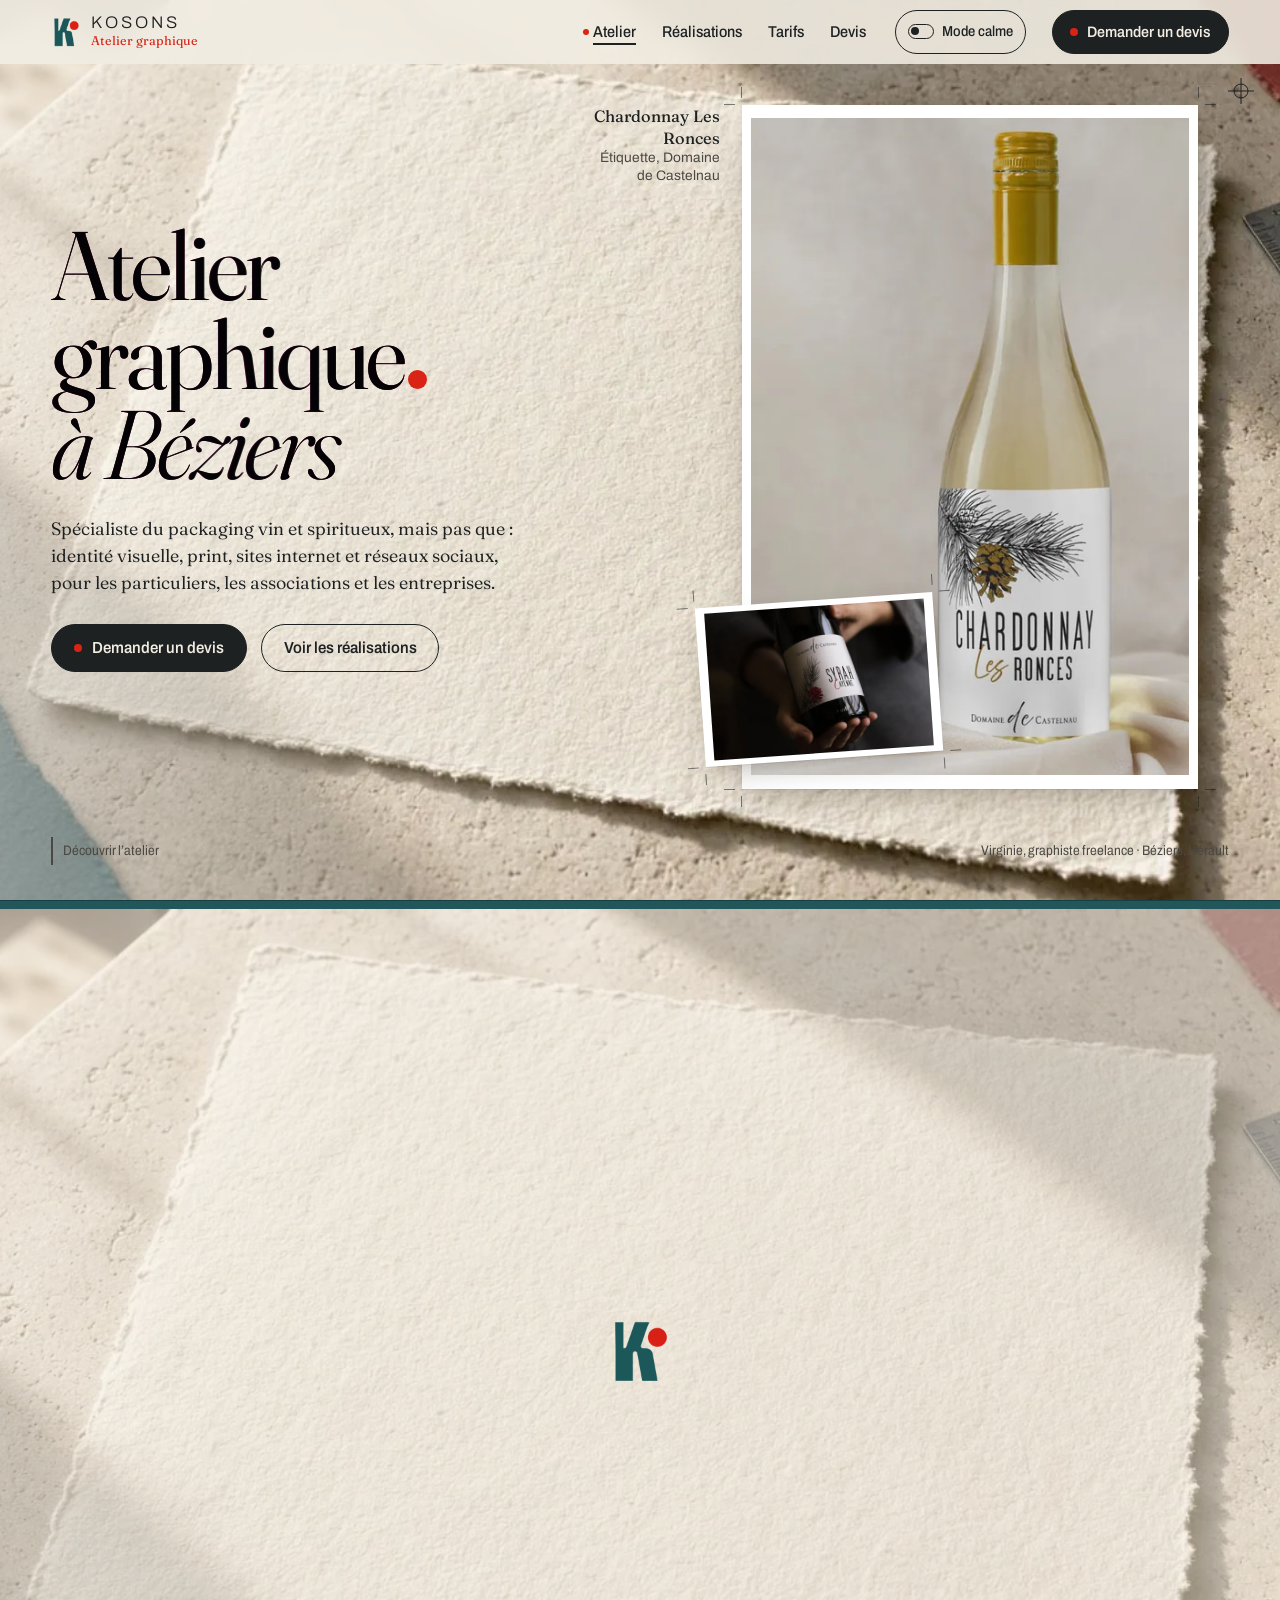
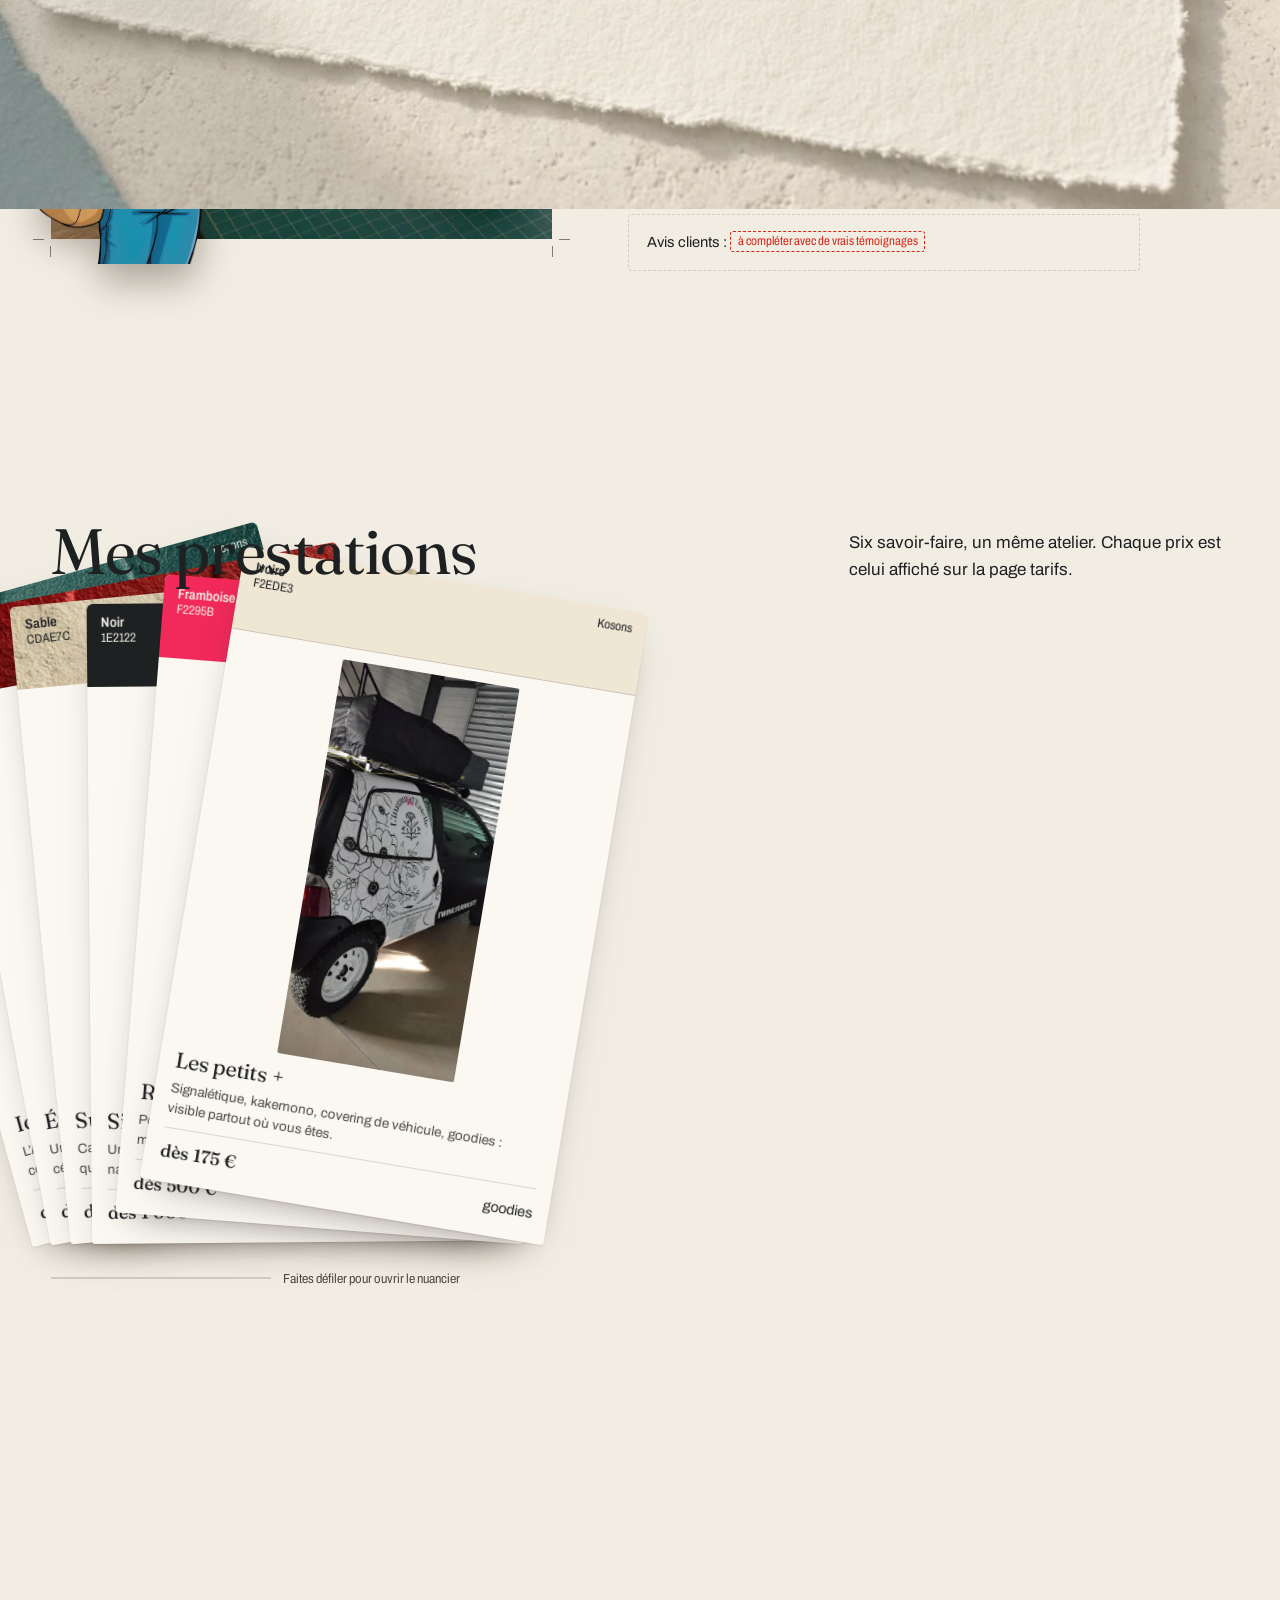
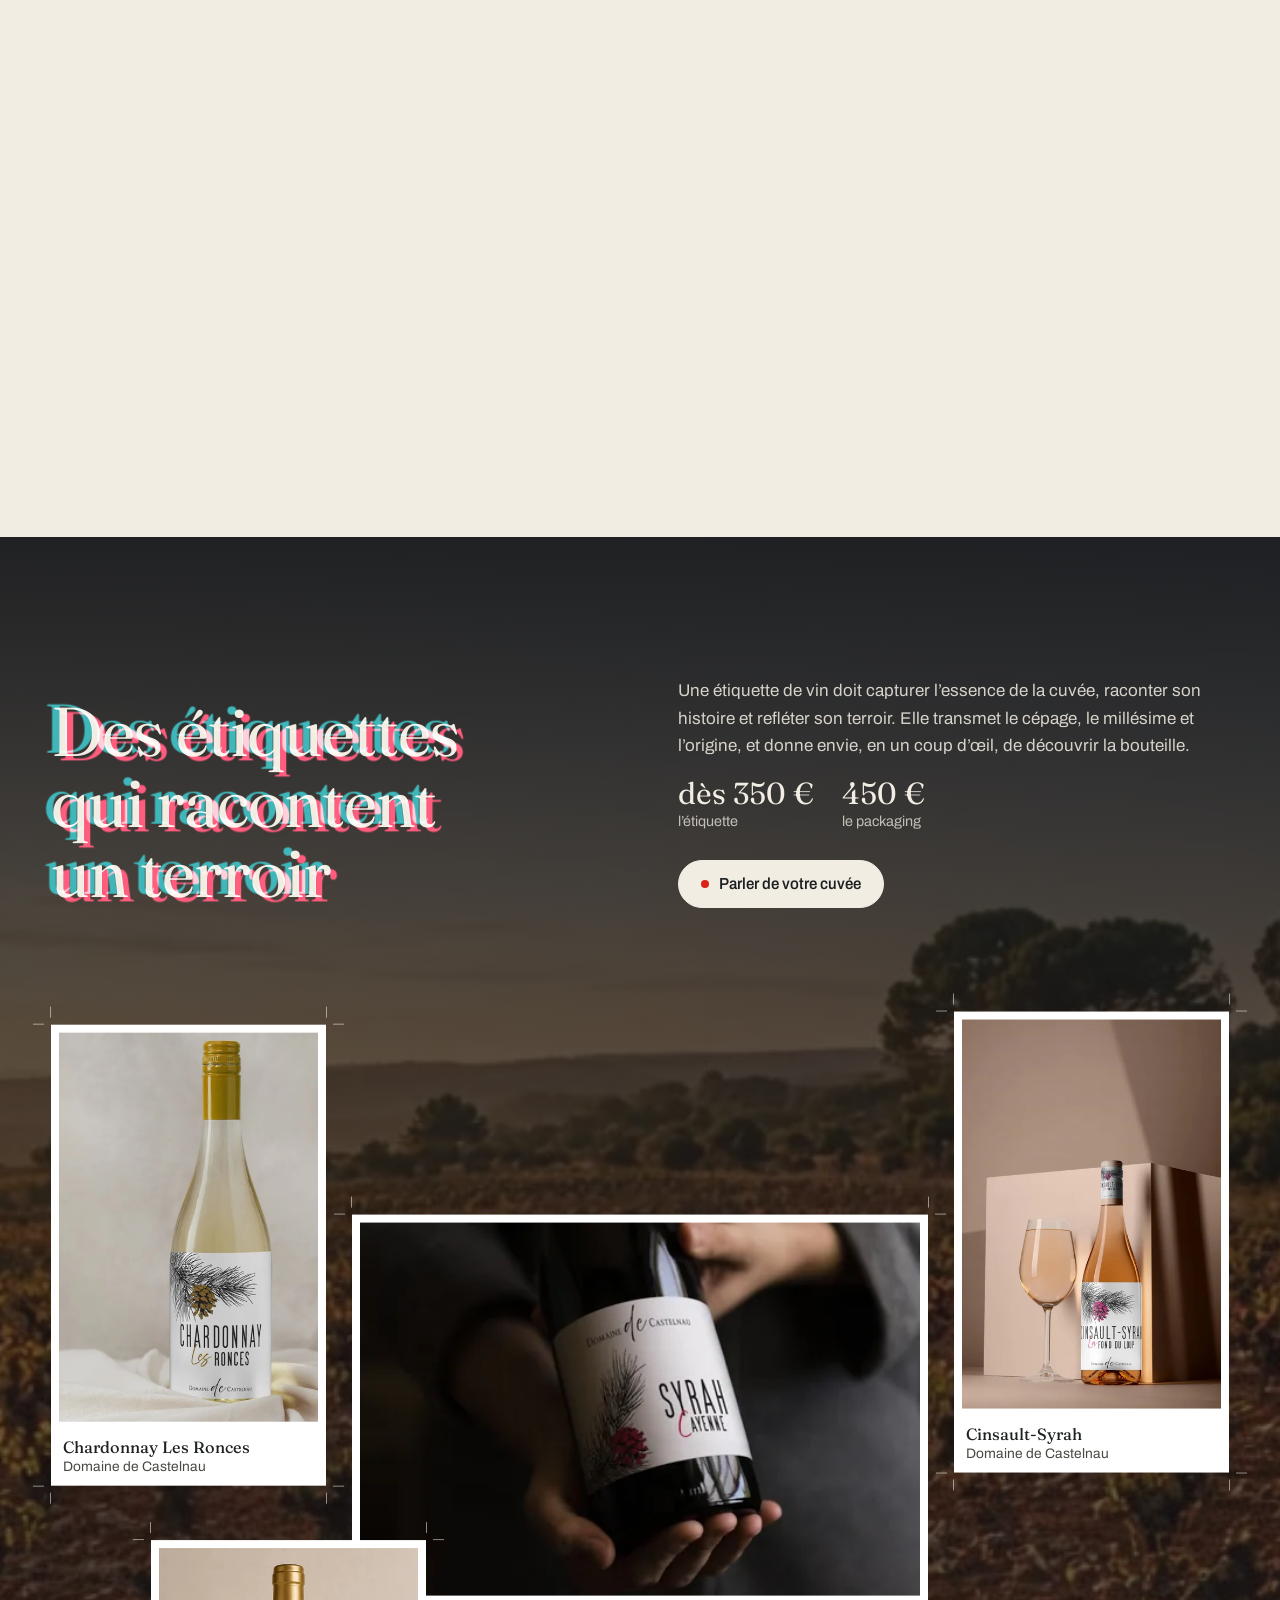
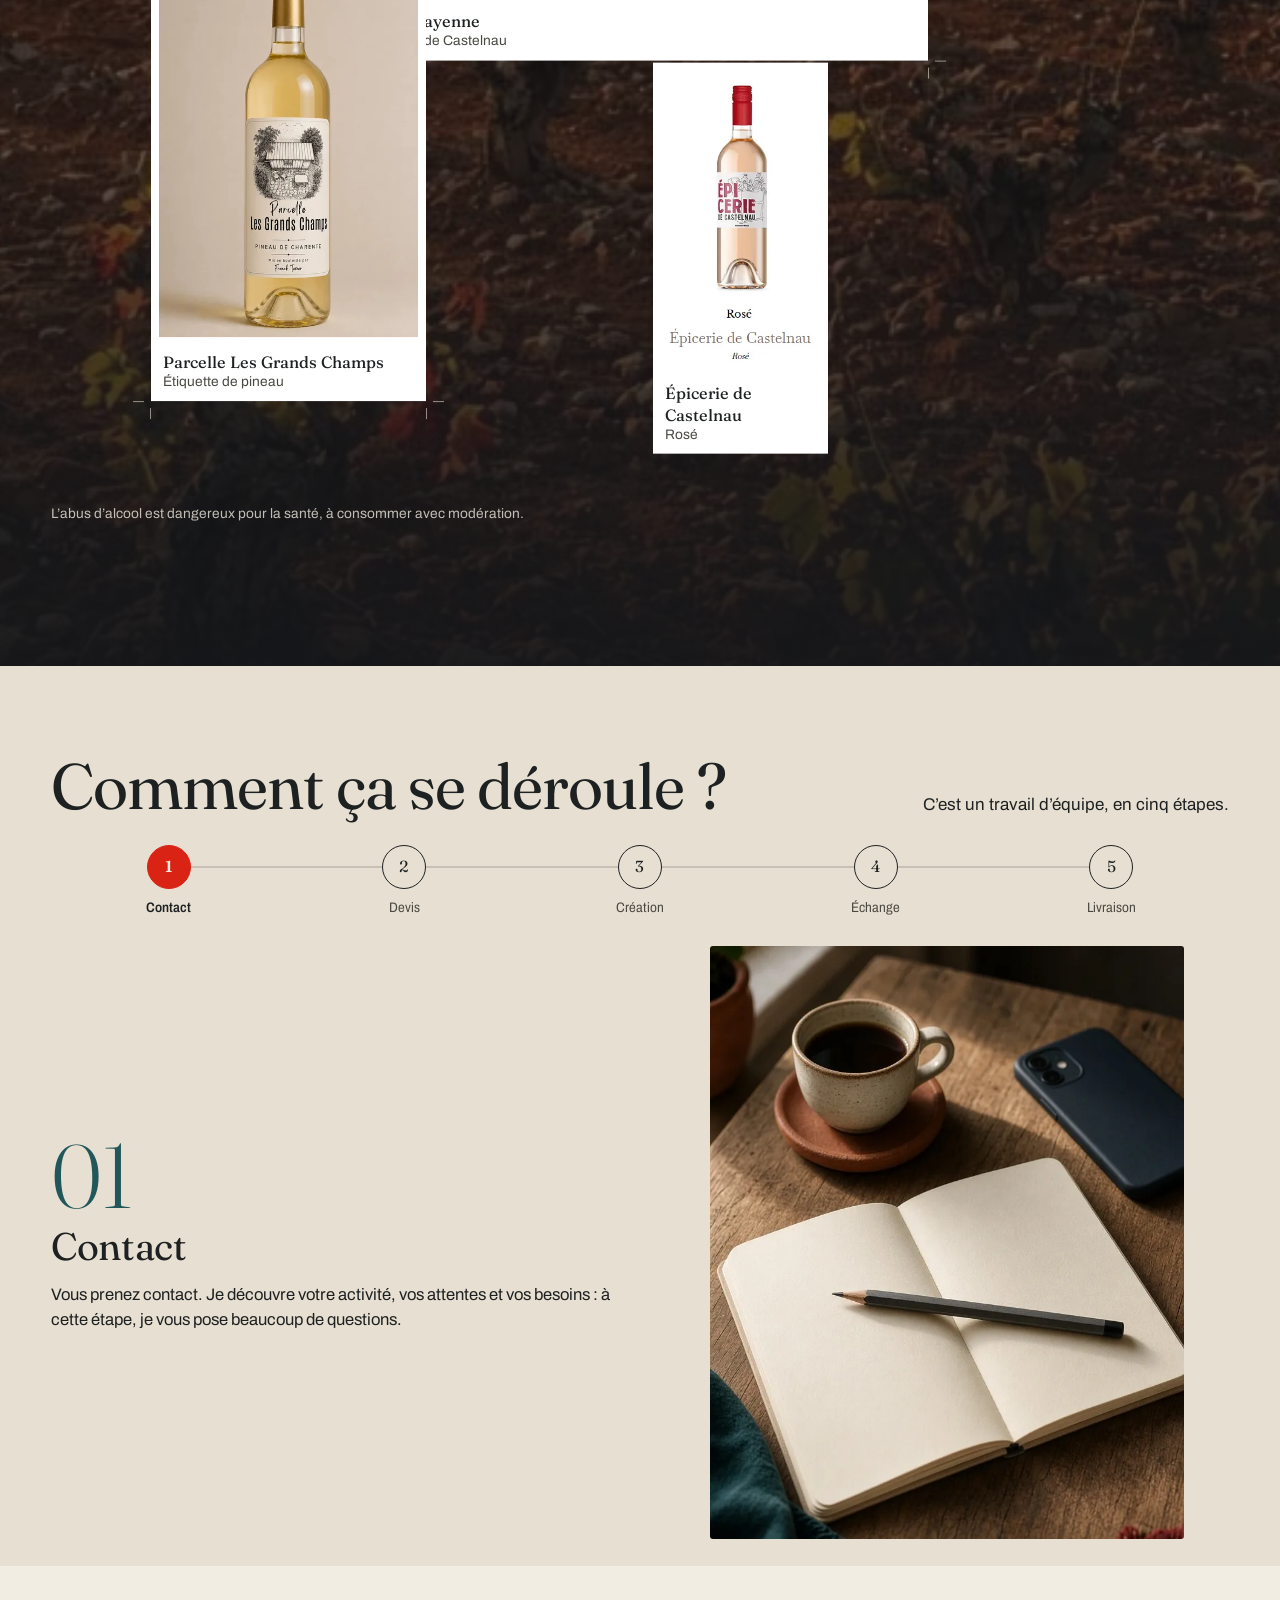
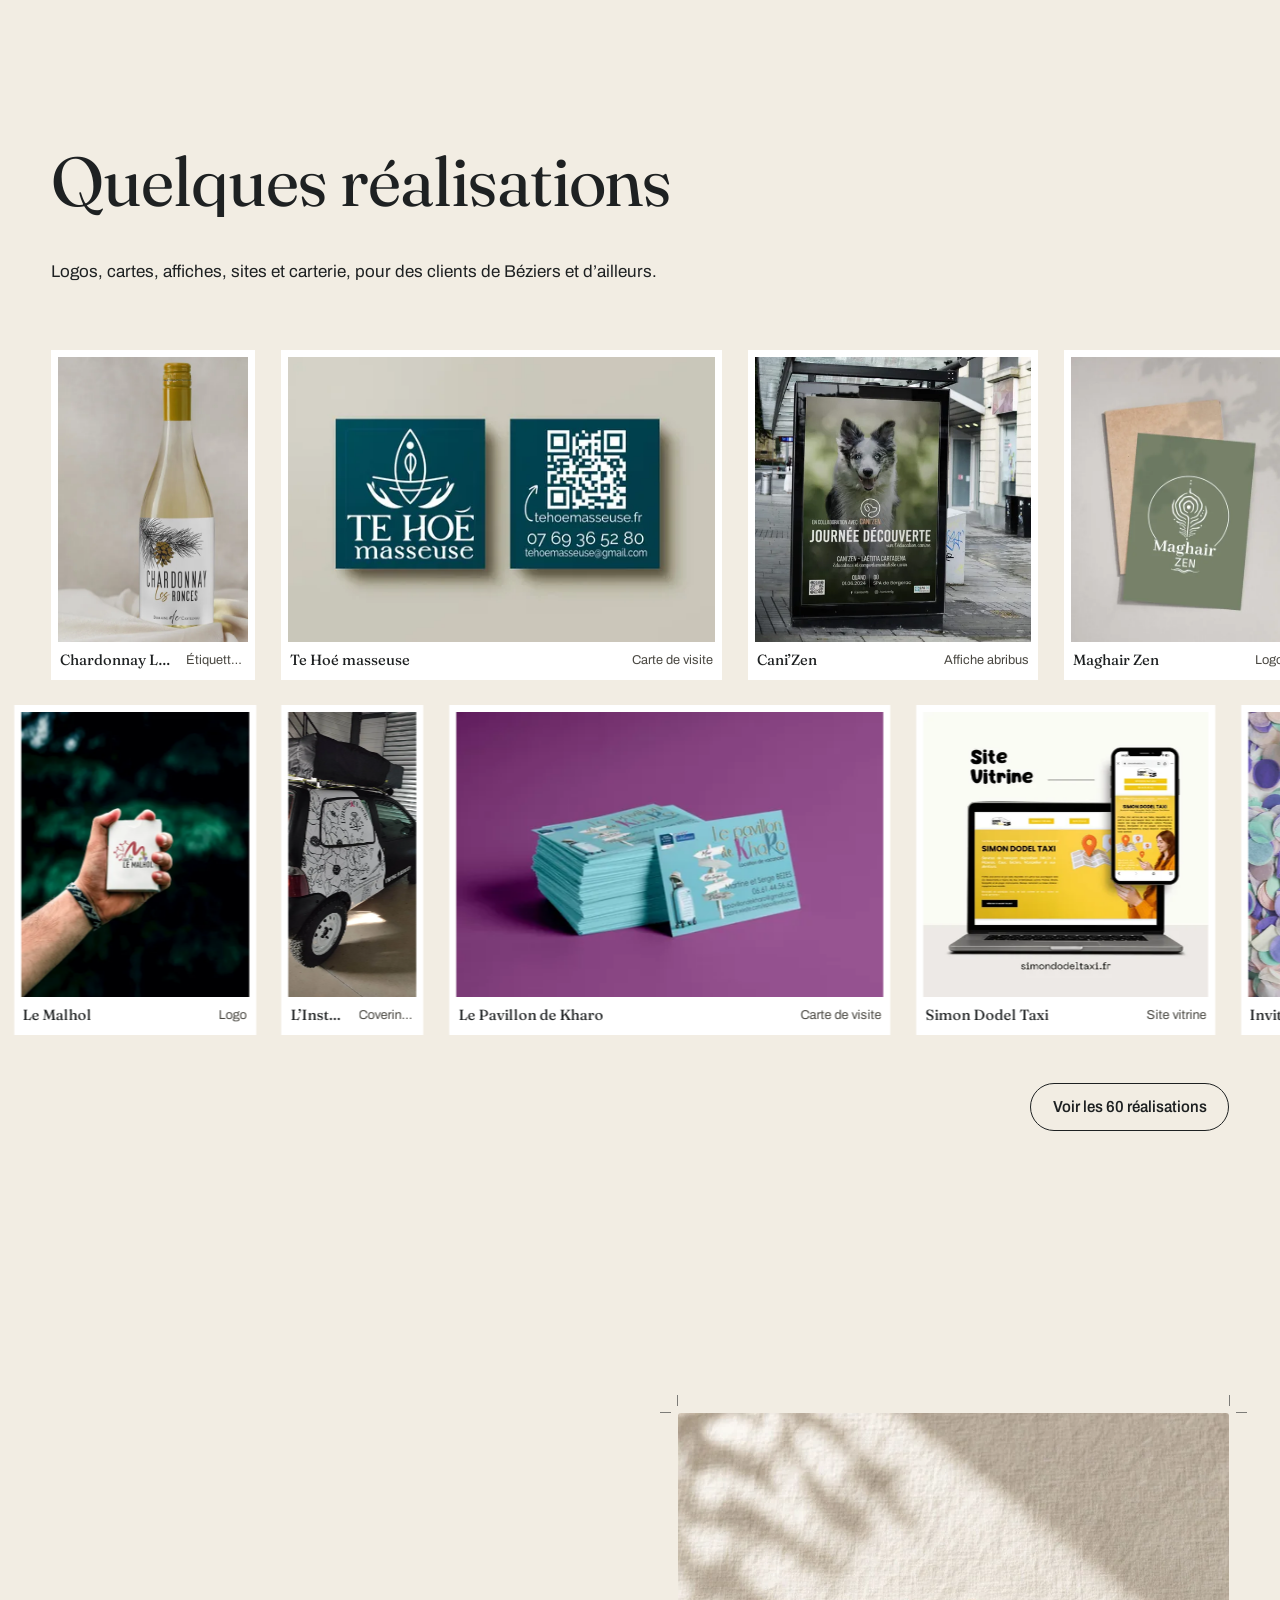
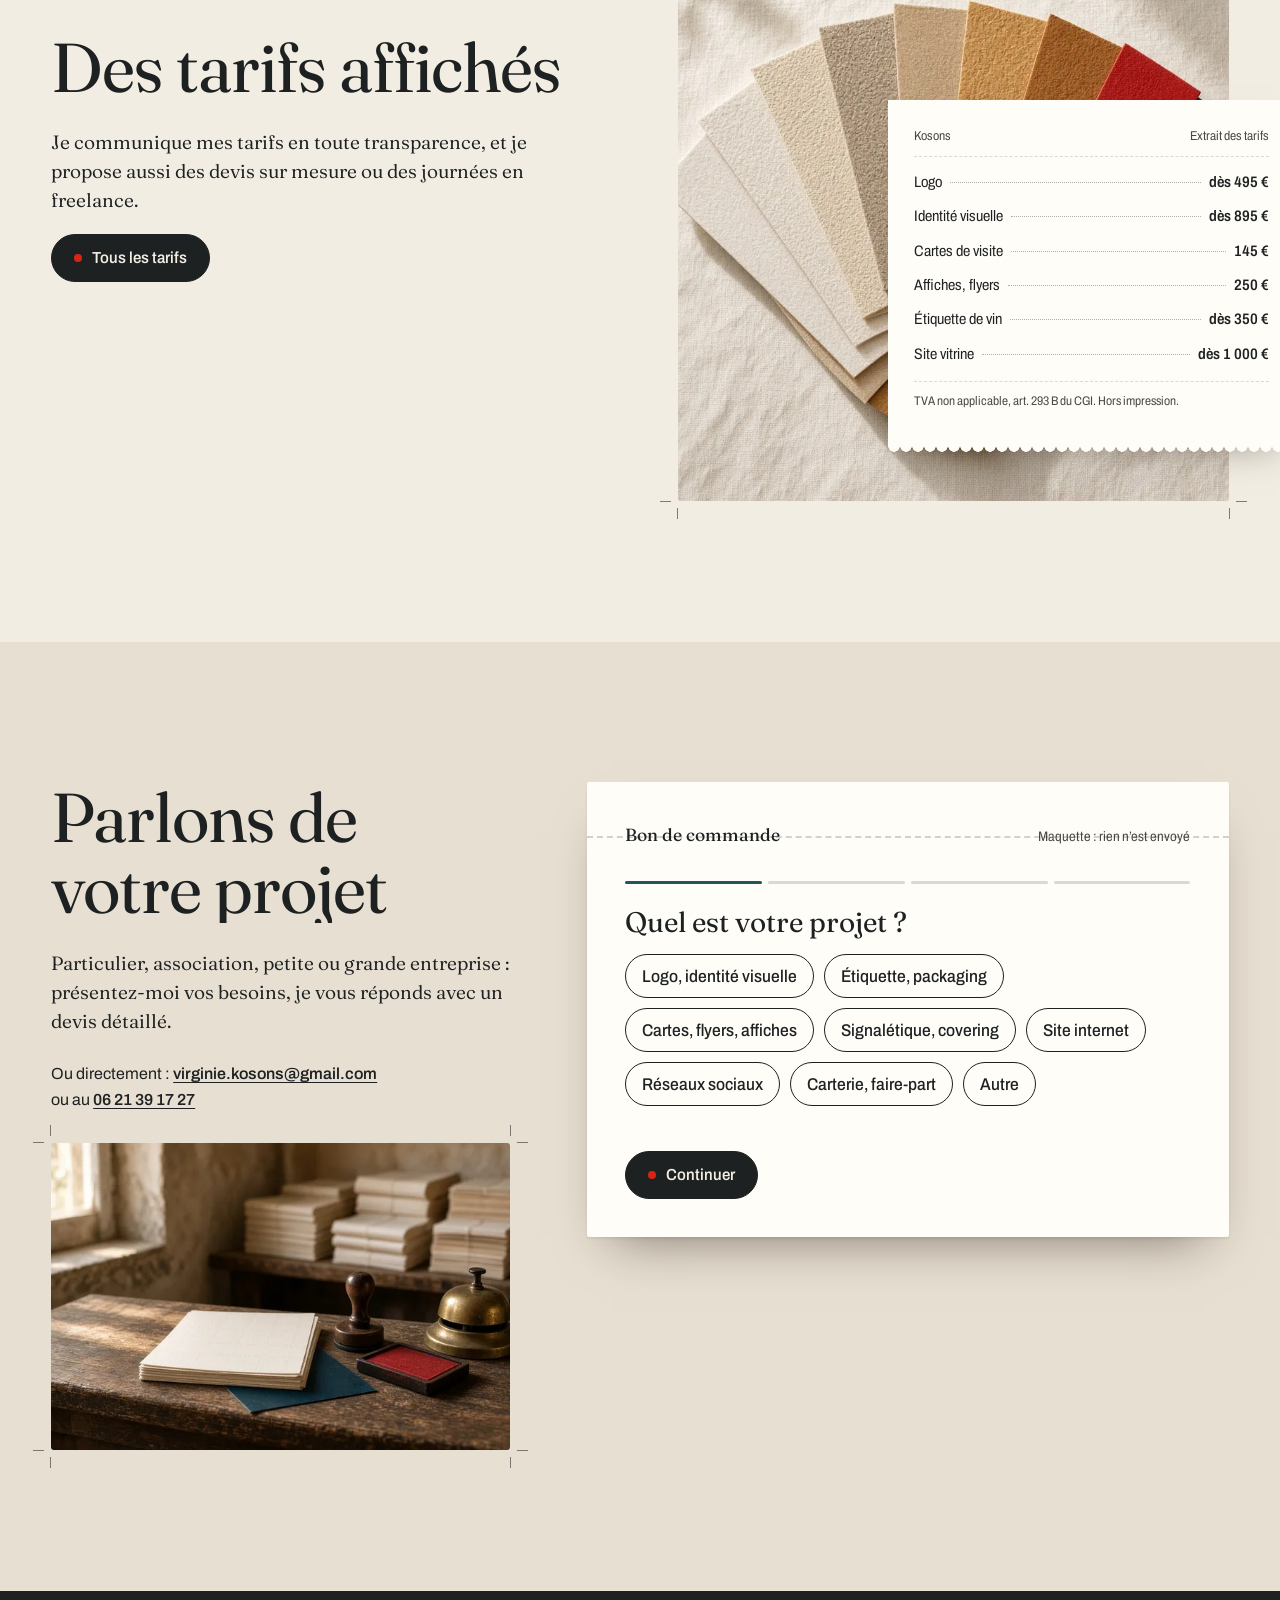
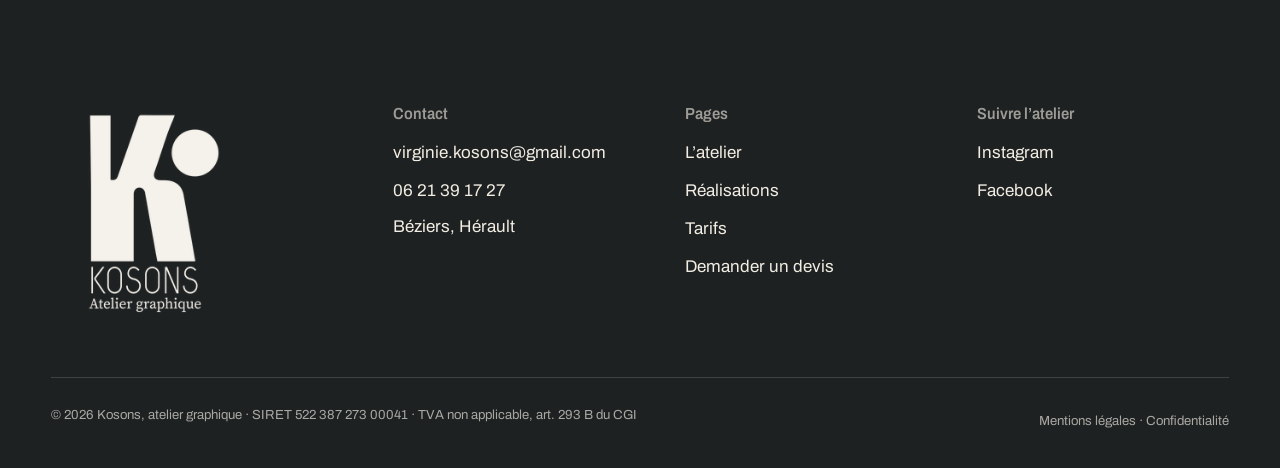
==== index.html @ 7cebc21d "Maquette Kosons v1" ====
<!doctype html>
<html lang="fr" class="chargement">
<head>
<meta charset="utf-8">
<meta name="viewport" content="width=device-width, initial-scale=1, viewport-fit=cover">
<title>Kosons, atelier graphique à Béziers : étiquettes de vin, identité, print, web</title>
<meta name="description" content="Virginie, graphiste freelance à Béziers : étiquettes de vin et packaging, identité visuelle, print, sites internet et réseaux sociaux. Tarifs affichés, devis détaillé.">
<meta name="robots" content="noindex, nofollow">
<meta name="theme-color" content="#F2EDE3">
<meta property="og:type" content="website">
<meta property="og:locale" content="fr_FR">
<meta property="og:site_name" content="Kosons, atelier graphique">
<meta property="og:title" content="Kosons, atelier graphique à Béziers : étiquettes de vin, identité, print, web">
<meta property="og:description" content="Virginie, graphiste freelance à Béziers : étiquettes de vin et packaging, identité visuelle, print, sites internet et réseaux sociaux. Tarifs affichés, devis détaillé.">
<meta property="og:url" content="https://kosons-maquette.vercel.app/">
<meta property="og:image" content="https://kosons-maquette.vercel.app/assets/og/accueil.jpg">
<meta property="og:image:width" content="1200">
<meta property="og:image:height" content="630">
<meta property="og:image:alt" content="Kosons, atelier graphique à Béziers : étiquettes de vin, identité, print, web">
<meta name="twitter:card" content="summary_large_image">
<meta name="twitter:title" content="Kosons, atelier graphique à Béziers : étiquettes de vin, identité, print, web">
<meta name="twitter:description" content="Virginie, graphiste freelance à Béziers : étiquettes de vin et packaging, identité visuelle, print, sites internet et réseaux sociaux. Tarifs affichés, devis détaillé.">
<meta name="twitter:image" content="https://kosons-maquette.vercel.app/assets/og/accueil.jpg">
<link rel="icon" href="/favicon-32.png" sizes="32x32" type="image/png">
<link rel="icon" href="/icon-192.png" sizes="192x192" type="image/png">
<link rel="apple-touch-icon" href="/apple-touch-icon.png">
<link rel="preload" href="/assets/fonts/fraunces-opsz.woff2" as="font" type="font/woff2" crossorigin>
<link rel="preload" href="/assets/fonts/archivo-wdth.woff2" as="font" type="font/woff2" crossorigin>
<link rel="stylesheet" href="/assets/css/site.css?v=1">
<link rel="modulepreload" href="/assets/js/main.js?v=1">
<link rel="modulepreload" href="/assets/js/noyau.js?v=1">
<link rel="modulepreload" href="/assets/js/effets.js?v=1">
<link rel="modulepreload" href="/assets/js/papier.js?v=1">
<link rel="modulepreload" href="/assets/js/accueil.js?v=1">
<script>
(function(){var d=document.documentElement,c=null;try{c=localStorage.getItem("kosons-calme")}catch(e){}
if(c==="1"||(c===null&&window.matchMedia&&matchMedia("(prefers-reduced-motion: reduce)").matches))d.classList.add("calme");
setTimeout(function(){d.classList.remove("chargement")},2500);})();
</script>
</head>
<body data-page="accueil">
<a class="aller-contenu" href="#contenu">Aller au contenu</a>
<svg width="0" height="0" style="position:absolute" aria-hidden="true"><filter id="encre-irreguliere"><feTurbulence type="fractalNoise" baseFrequency=".9" numOctaves="2" seed="3"/><feDisplacementMap in="SourceGraphic" scale="3"/></filter></svg>
<header class="entete">
<a class="marque" href="/" aria-label="Kosons, atelier graphique, accueil"><img src="/assets/img/identite/k-96.webp" width="96" height="96" alt=""><span><b>KOSONS</b><i>Atelier graphique</i></span></a>
<nav class="nav" id="nav" aria-label="Navigation principale"><a href="/" aria-current="page">Atelier</a><a href="/realisations">Réalisations</a><a href="/tarifs">Tarifs</a><a href="/#devis">Devis</a></nav>
<button class="bouton-calme" type="button" aria-pressed="false" title="Réduire les animations"><span class="interrupteur" aria-hidden="true"></span><span class="long">Mode calme</span><span class="court">Calme</span></button>
<a class="bouton aimant" href="/#devis"><span class="point" aria-hidden="true"></span>Demander un devis</a>
<button class="menu-bouton" type="button" aria-expanded="false" aria-controls="nav" aria-label="Ouvrir le menu"><span aria-hidden="true"></span></button>
</header>
<main id="contenu">

<section class="planche plein ouverture" id="ouverture" aria-labelledby="titre-ouverture">
<div class="ambiance" aria-hidden="true"><picture><source media="(max-aspect-ratio: 4/5)" srcset="/assets/img/ambiance/accueil-ouverture-papier-mobile-400.webp 400w, /assets/img/ambiance/accueil-ouverture-papier-mobile-661.webp 661w" sizes="100vw"><img src="/assets/img/ambiance/accueil-ouverture-papier-1168.webp" srcset="/assets/img/ambiance/accueil-ouverture-papier-640.webp 640w, /assets/img/ambiance/accueil-ouverture-papier-1168.webp 1168w" sizes="100vw" width="1168" height="661" alt="" loading="eager" decoding="async" fetchpriority="high"></picture></div>
<svg class="mire mire--1" viewBox="0 0 26 26" aria-hidden="true"><circle cx="13" cy="13" r="7"/><line x1="0" y1="13" x2="26" y2="13"/><line x1="13" y1="0" x2="13" y2="26"/></svg>
<div class="cadre">
<div class="texte">
<h1 class="titre-ouverture reperage" id="titre-ouverture" data-reperage><span class="ligne">Atelier</span><span class="ligne">graphique<span class="point-k" aria-hidden="true"></span></span><span class="ligne"><em>à Béziers</em></span></h1>
<p class="chapo" data-intro>Spécialiste du packaging vin et spiritueux, mais pas que : identité visuelle, print, sites internet et réseaux sociaux, pour les particuliers, les associations et les entreprises.</p>
<div class="actions" data-intro><a class="bouton aimant" href="#devis"><span class="point" aria-hidden="true"></span>Demander un devis</a><a class="bouton bouton--ligne aimant" href="/realisations">Voir les réalisations</a></div>
</div>
<div class="tirages">
<figure class="tirage tirage--principal ombre-papier" data-coupe><img class="" src="/assets/img/r/chardonnay-les-ronces-960.webp" srcset="/assets/img/r/chardonnay-les-ronces-480.webp 480w, /assets/img/r/chardonnay-les-ronces-960.webp 960w, /assets/img/r/chardonnay-les-ronces-1365.webp 1365w" sizes="(max-width: 860px) 50vw, 32vw" width="1365" height="2048" alt="Chardonnay Les Ronces, étiquette de vin, Domaine de Castelnau" loading="eager" decoding="async" data-loupe="/assets/img/r/chardonnay-les-ronces-1365.webp" fetchpriority="high"><figcaption><b>Chardonnay Les Ronces</b><span>Étiquette, Domaine de Castelnau</span></figcaption></figure>
<figure class="tirage tirage--second ombre-papier" data-coupe><img class="" src="/assets/img/r/syrah-cayenne-960.webp" srcset="/assets/img/r/syrah-cayenne-480.webp 480w, /assets/img/r/syrah-cayenne-960.webp 960w, /assets/img/r/syrah-cayenne-1600.webp 1600w" sizes="(max-width: 860px) 40vw, 18vw" width="1600" height="1067" alt="Syrah Cayenne, étiquette de vin, Domaine de Castelnau" loading="eager" decoding="async" data-loupe="/assets/img/r/syrah-cayenne-1600.webp" ></figure>
</div>
<div class="pied-ouverture"><a class="defiler" href="#atelier"><span class="trait" aria-hidden="true"></span>Découvrir l’atelier</a><span class="lieu">Virginie, graphiste freelance · Béziers, Hérault</span></div>
</div>
</section>

<div class="ruban" aria-label="Savoir-faire : identité visuelle, étiquettes de vin, print, packaging, site internet, réseaux sociaux"><div class="ruban-piste" aria-hidden="true"><div class="ruban-groupe"><span class="ruban-mot">Identité visuelle</span><img class="ruban-vignette" src="/assets/img/r/maghair-zen-480.webp" width="1080" height="1440" alt="" loading="lazy" decoding="async"><span class="ruban-point" aria-hidden="true"></span><span class="ruban-mot">Étiquettes de vin</span><img class="ruban-vignette" src="/assets/img/r/chardonnay-les-ronces-480.webp" width="1365" height="2048" alt="" loading="lazy" decoding="async"><span class="ruban-point" aria-hidden="true"></span><span class="ruban-mot">Print</span><img class="ruban-vignette" src="/assets/img/r/te-hoe-480.webp" width="1600" height="1066" alt="" loading="lazy" decoding="async"><span class="ruban-point" aria-hidden="true"></span><span class="ruban-mot">Packaging</span><img class="ruban-vignette" src="/assets/img/r/pineau-les-grands-champs-480.webp" width="1024" height="1536" alt="" loading="lazy" decoding="async"><span class="ruban-point" aria-hidden="true"></span><span class="ruban-mot">Site internet</span><img class="ruban-vignette" src="/assets/img/r/vmg-bois-site-480.webp" width="1080" height="1080" alt="" loading="lazy" decoding="async"><span class="ruban-point" aria-hidden="true"></span><span class="ruban-mot">Réseaux sociaux</span><img class="ruban-vignette" src="/assets/img/r/canizen-reseaux-480.webp" width="1000" height="667" alt="" loading="lazy" decoding="async"><span class="ruban-point" aria-hidden="true"></span></div><div class="ruban-groupe"><span class="ruban-mot">Identité visuelle</span><img class="ruban-vignette" src="/assets/img/r/maghair-zen-480.webp" width="1080" height="1440" alt="" loading="lazy" decoding="async"><span class="ruban-point" aria-hidden="true"></span><span class="ruban-mot">Étiquettes de vin</span><img class="ruban-vignette" src="/assets/img/r/chardonnay-les-ronces-480.webp" width="1365" height="2048" alt="" loading="lazy" decoding="async"><span class="ruban-point" aria-hidden="true"></span><span class="ruban-mot">Print</span><img class="ruban-vignette" src="/assets/img/r/te-hoe-480.webp" width="1600" height="1066" alt="" loading="lazy" decoding="async"><span class="ruban-point" aria-hidden="true"></span><span class="ruban-mot">Packaging</span><img class="ruban-vignette" src="/assets/img/r/pineau-les-grands-champs-480.webp" width="1024" height="1536" alt="" loading="lazy" decoding="async"><span class="ruban-point" aria-hidden="true"></span><span class="ruban-mot">Site internet</span><img class="ruban-vignette" src="/assets/img/r/vmg-bois-site-480.webp" width="1080" height="1080" alt="" loading="lazy" decoding="async"><span class="ruban-point" aria-hidden="true"></span><span class="ruban-mot">Réseaux sociaux</span><img class="ruban-vignette" src="/assets/img/r/canizen-reseaux-480.webp" width="1000" height="667" alt="" loading="lazy" decoding="async"><span class="ruban-point" aria-hidden="true"></span></div></div></div>

<section class="planche atelier" id="atelier" aria-labelledby="titre-atelier">
<div class="cadre">
<div class="scene" data-coupe>
<div class="table"><img class="" src="/assets/img/ambiance/accueil-atelier-table-784.webp" srcset="/assets/img/ambiance/accueil-atelier-table-400.webp 400w, /assets/img/ambiance/accueil-atelier-table-784.webp 784w" sizes="(max-width: 860px) 88vw, 40vw" width="784" height="980" alt="Un bureau de graphiste au soleil : carnets, crayons, nuanciers pétrole et rouge, loupe" loading="lazy" decoding="async"></div>
<img class="avatar" src="/assets/img/identite/avatar-virginie-480.webp" srcset="/assets/img/identite/avatar-virginie-480.webp 480w, /assets/img/identite/avatar-virginie-960.webp 960w" sizes="(max-width: 860px) 40vw, 18vw" width="1017" height="2048" alt="Virginie, illustrée en graphiste : lunettes, t-shirt rouge, carnet Kosons sous le bras" loading="lazy">
<div class="tampon tampon-atelier" aria-hidden="true" style=""><svg viewBox="0 0 120 120"><defs><path id="anneau-6" d="M60,60 m-44,0 a44,44 0 1,1 88,0 a44,44 0 1,1 -88,0"/></defs>
<circle cx="60" cy="60" r="56" stroke-width="2.5"/><circle cx="60" cy="60" r="34" stroke-width="1.5"/>
<text font-size="9.6" letter-spacing="1.6"><textPath href="#anneau-6">ATELIER GRAPHIQUE · BÉZIERS · HÉRAULT · </textPath></text>
<text x="60" y="66" text-anchor="middle" font-size="22">K</text></svg></div>
</div>
<div>
<h2 id="titre-atelier" data-lignes>Chaque projet mérite une attention particulière</h2>
<p class="chapo" data-rouleau>Kosons, c’est l’atelier graphique de Virginie, graphiste freelance à Béziers.</p>
<p data-rouleau>Logo, étiquette de vin, carte de visite, site vitrine ou publications pour vos réseaux : je m’occupe de votre projet de A à Z, jusqu’à l’impression de vos supports, avec des imprimeurs partenaires choisis au juste prix. Forte de plusieurs années d’expérience dans le domaine viticole, je mets ce savoir-faire au service de vos cuvées.</p>
<dl class="compteurs">
<div><dt>réalisations en ligne</dt><dd><span data-compte="60">60</span></dd></div>
<div><dt>étapes, du premier appel au fichier final</dt><dd><span data-compte="5">5</span></dd></div>
<div><dt>de l’heure, ou 250 € la journée</dt><dd><span data-compte="45">45</span> €</dd></div>
</dl>
<p class="avis">Avis clients : <span class="a-completer">à compléter avec de vrais témoignages</span></p>
</div>
</div>
</section>

<section class="section nuancier" id="prestations" aria-labelledby="titre-prestations">
<div class="cadre">
<div class="nuancier-intro planche-marge"><h2 id="titre-prestations">Mes prestations</h2><p>Six savoir-faire, un même atelier. Chaque prix est celui affiché sur la page tarifs.</p></div>
<div class="nuancier-fenetre"><div class="nuancier-piste"><article class="lame lame--petrole">
<div class="lame-puce"><img class="" src="/assets/img/ambiance/prestations-texture-petrole-784.webp" srcset="/assets/img/ambiance/prestations-texture-petrole-400.webp 400w, /assets/img/ambiance/prestations-texture-petrole-784.webp 784w" sizes="(max-width: 760px) 76vw, 22vw" width="784" height="980" alt="" loading="lazy" decoding="async"><span><b>Pétrole</b>21575A</span><span aria-hidden="true">Kosons</span></div>
<div class="lame-visuel"><img class="" src="/assets/img/r/maghair-zen-960.webp" srcset="/assets/img/r/maghair-zen-480.webp 480w, /assets/img/r/maghair-zen-960.webp 960w, /assets/img/r/maghair-zen-1080.webp 1080w" sizes="(max-width: 760px) 70vw, 22vw" width="1080" height="1440" alt="Maghair Zen, logo" loading="lazy" decoding="async" data-loupe="/assets/img/r/maghair-zen-1080.webp" ></div>
<div class="lame-texte"><h3>Identité visuelle</h3><p>L’ADN de votre marque : logotype, typographies, couleurs. Les codes qui vous rendent unique.</p><div class="lame-prix"><strong>dès 495 €</strong><span>logo</span></div></div>
</article><article class="lame lame--rouge">
<div class="lame-puce"><img class="" src="/assets/img/ambiance/prestations-texture-rouge-784.webp" srcset="/assets/img/ambiance/prestations-texture-rouge-400.webp 400w, /assets/img/ambiance/prestations-texture-rouge-784.webp 784w" sizes="(max-width: 760px) 76vw, 22vw" width="784" height="980" alt="" loading="lazy" decoding="async"><span><b>Rouge K</b>D92315</span><span aria-hidden="true">Kosons</span></div>
<div class="lame-visuel"><img class="" src="/assets/img/r/pineau-les-grands-champs-960.webp" srcset="/assets/img/r/pineau-les-grands-champs-480.webp 480w, /assets/img/r/pineau-les-grands-champs-960.webp 960w, /assets/img/r/pineau-les-grands-champs-1024.webp 1024w" sizes="(max-width: 760px) 70vw, 22vw" width="1024" height="1536" alt="Parcelle Les Grands Champs, étiquette de pineau" loading="lazy" decoding="async" data-loupe="/assets/img/r/pineau-les-grands-champs-1024.webp" ></div>
<div class="lame-texte"><h3>Étiquettes & packaging</h3><p>Une étiquette qui raconte le terroir et attire l’œil en rayon : cépage, millésime, origine.</p><div class="lame-prix"><strong>dès 350 €</strong><span>étiquette</span></div></div>
</article><article class="lame lame--sable">
<div class="lame-puce"><img class="" src="/assets/img/ambiance/prestations-texture-sable-784.webp" srcset="/assets/img/ambiance/prestations-texture-sable-400.webp 400w, /assets/img/ambiance/prestations-texture-sable-784.webp 784w" sizes="(max-width: 760px) 76vw, 22vw" width="784" height="980" alt="" loading="lazy" decoding="async"><span><b>Sable</b>CDAE7C</span><span aria-hidden="true">Kosons</span></div>
<div class="lame-visuel"><img class="" src="/assets/img/r/te-hoe-960.webp" srcset="/assets/img/r/te-hoe-480.webp 480w, /assets/img/r/te-hoe-960.webp 960w, /assets/img/r/te-hoe-1600.webp 1600w" sizes="(max-width: 760px) 70vw, 22vw" width="1600" height="1066" alt="Te Hoé masseuse, carte de visite" loading="lazy" decoding="async" data-loupe="/assets/img/r/te-hoe-1600.webp" ></div>
<div class="lame-texte"><h3>Supports imprimés</h3><p>Cartes de visite, flyers, plaquettes, carterie : le papier reste ce qu’on garde en main.</p><div class="lame-prix"><strong>dès 145 €</strong><span>cartes de visite</span></div></div>
</article><article class="lame lame--encre">
<div class="lame-puce"><span><b>Noir</b>1E2122</span><span aria-hidden="true">Kosons</span></div>
<div class="lame-visuel"><img class="" src="/assets/img/r/vmg-bois-site-960.webp" srcset="/assets/img/r/vmg-bois-site-480.webp 480w, /assets/img/r/vmg-bois-site-960.webp 960w, /assets/img/r/vmg-bois-site-1080.webp 1080w" sizes="(max-width: 760px) 70vw, 22vw" width="1080" height="1080" alt="VMG Bois, site vitrine" loading="lazy" decoding="async" data-loupe="/assets/img/r/vmg-bois-site-1080.webp" ></div>
<div class="lame-texte"><h3>Site internet</h3><p>Un site vitrine clair, visible 24 h/24, avec un référencement naturel de base.</p><div class="lame-prix"><strong>dès 1 000 €</strong><span>site vitrine</span></div></div>
</article><article class="lame lame--magenta">
<div class="lame-puce"><span><b>Framboise</b>F2295B</span><span aria-hidden="true">Kosons</span></div>
<div class="lame-visuel"><img class="" src="/assets/img/r/maghair-zen-reseaux-960.webp" srcset="/assets/img/r/maghair-zen-reseaux-480.webp 480w, /assets/img/r/maghair-zen-reseaux-960.webp 960w, /assets/img/r/maghair-zen-reseaux-1080.webp 1080w" sizes="(max-width: 760px) 70vw, 22vw" width="1080" height="1920" alt="Maghair Zen, réseaux sociaux" loading="lazy" decoding="async" data-loupe="/assets/img/r/maghair-zen-reseaux-1080.webp" ></div>
<div class="lame-texte"><h3>Réseaux sociaux</h3><p>Posts, stories, bannières et newsletters pour faire vivre votre marque chaque mois.</p><div class="lame-prix"><strong>dès 500 €</strong><span>par mois</span></div></div>
</article><article class="lame lame--ivoire">
<div class="lame-puce"><span><b>Ivoire</b>F2EDE3</span><span aria-hidden="true">Kosons</span></div>
<div class="lame-visuel"><img class="" src="/assets/img/r/estelle-covering-900.webp" srcset="/assets/img/r/estelle-covering-480.webp 480w, /assets/img/r/estelle-covering-900.webp 900w" sizes="(max-width: 760px) 70vw, 22vw" width="900" height="2000" alt="L’Instant d’Estelle, covering de véhicule" loading="lazy" decoding="async" data-loupe="/assets/img/r/estelle-covering-900.webp" ></div>
<div class="lame-texte"><h3>Les petits +</h3><p>Signalétique, kakemono, covering de véhicule, goodies : visible partout où vous êtes.</p><div class="lame-prix"><strong>dès 175 €</strong><span>goodies</span></div></div>
</article></div></div>
<div class="nuancier-indicateur" aria-hidden="true"><span class="jauge"><i></i></span><span>Faites défiler pour ouvrir le nuancier</span></div>
</div>
</section>

<section class="planche vins" id="vins" aria-labelledby="titre-vins">
<div class="ambiance" aria-hidden="true"><picture><source media="(max-aspect-ratio: 4/5)" srcset="/assets/img/ambiance/vin-vignes-herault-mobile-400.webp 400w, /assets/img/ambiance/vin-vignes-herault-mobile-661.webp 661w" sizes="100vw"><img src="/assets/img/ambiance/vin-vignes-herault-1168.webp" srcset="/assets/img/ambiance/vin-vignes-herault-640.webp 640w, /assets/img/ambiance/vin-vignes-herault-1168.webp 1168w" sizes="100vw" width="1168" height="661" alt="" loading="lazy" decoding="async"></picture></div>
<div class="cadre sur-sombre">
<div class="vins-tete">
<h2 id="titre-vins" class="reperage" data-reperage>Des étiquettes qui racontent un terroir</h2>
<div>
<p data-rouleau>Une étiquette de vin doit capturer l’essence de la cuvée, raconter son histoire et refléter son terroir. Elle transmet le cépage, le millésime et l’origine, et donne envie, en un coup d’œil, de découvrir la bouteille.</p>
<div class="prix-vin"><div><strong>dès 350 €</strong>l’étiquette</div><div><strong>450 €</strong>le packaging</div></div>
<a class="bouton bouton--clair aimant" href="#devis"><span class="point" aria-hidden="true"></span>Parler de votre cuvée</a>
</div>
</div>
<div class="cave"><figure class="tirage" data-coupe data-profondeur><img class="" src="/assets/img/r/chardonnay-les-ronces-960.webp" srcset="/assets/img/r/chardonnay-les-ronces-480.webp 480w, /assets/img/r/chardonnay-les-ronces-960.webp 960w, /assets/img/r/chardonnay-les-ronces-1365.webp 1365w" sizes="(max-width: 860px) 45vw, 22vw" width="1365" height="2048" alt="Chardonnay Les Ronces, étiquette de vin, Domaine de Castelnau" loading="lazy" decoding="async" data-loupe="/assets/img/r/chardonnay-les-ronces-1365.webp" ><figcaption><b>Chardonnay Les Ronces</b><span>Domaine de Castelnau</span></figcaption></figure><figure class="tirage" data-coupe data-profondeur><img class="" src="/assets/img/r/cinsault-syrah-960.webp" srcset="/assets/img/r/cinsault-syrah-480.webp 480w, /assets/img/r/cinsault-syrah-960.webp 960w, /assets/img/r/cinsault-syrah-1366.webp 1366w" sizes="(max-width: 860px) 45vw, 22vw" width="1366" height="2048" alt="Cinsault-Syrah, étiquette de vin, Domaine de Castelnau" loading="lazy" decoding="async" data-loupe="/assets/img/r/cinsault-syrah-1366.webp" ><figcaption><b>Cinsault-Syrah</b><span>Domaine de Castelnau</span></figcaption></figure><figure class="tirage" data-coupe data-profondeur><img class="" src="/assets/img/r/syrah-cayenne-960.webp" srcset="/assets/img/r/syrah-cayenne-480.webp 480w, /assets/img/r/syrah-cayenne-960.webp 960w, /assets/img/r/syrah-cayenne-1600.webp 1600w" sizes="(max-width: 860px) 45vw, 22vw" width="1600" height="1067" alt="Syrah Cayenne, étiquette de vin, Domaine de Castelnau" loading="lazy" decoding="async" data-loupe="/assets/img/r/syrah-cayenne-1600.webp" ><figcaption><b>Syrah Cayenne</b><span>Domaine de Castelnau</span></figcaption></figure><figure class="tirage" data-coupe data-profondeur><img class="" src="/assets/img/r/pineau-les-grands-champs-960.webp" srcset="/assets/img/r/pineau-les-grands-champs-480.webp 480w, /assets/img/r/pineau-les-grands-champs-960.webp 960w, /assets/img/r/pineau-les-grands-champs-1024.webp 1024w" sizes="(max-width: 860px) 45vw, 22vw" width="1024" height="1536" alt="Parcelle Les Grands Champs, étiquette de pineau" loading="lazy" decoding="async" data-loupe="/assets/img/r/pineau-les-grands-champs-1024.webp" ><figcaption><b>Parcelle Les Grands Champs</b><span>Étiquette de pineau</span></figcaption></figure><figure class="tirage petite-etiquette" data-profondeur><img class="" src="/assets/img/r/epicerie-de-castelnau-277.webp" srcset="/assets/img/r/epicerie-de-castelnau-277.webp 277w" sizes="120px" width="277" height="517" alt="Épicerie de Castelnau, étiquette de rosé" loading="lazy" decoding="async" data-loupe="/assets/img/r/epicerie-de-castelnau-277.webp" ><figcaption><b>Épicerie de Castelnau</b><span>Rosé</span></figcaption></figure></div>
<p class="sante">L’abus d’alcool est dangereux pour la santé, à consommer avec modération.</p>
</div>
</section>

<section class="section methode" id="methode" aria-labelledby="titre-methode">
<div class="cadre">
<div class="methode-intro"><h2 id="titre-methode">Comment ça se déroule ?</h2><p>C’est un travail d’équipe, en cinq étapes.</p></div>
<div class="presse" aria-hidden="true"><span class="trace"></span><button class="station" type="button" data-i="0"><span class="rond">1</span><span>Contact</span></button><button class="station" type="button" data-i="1"><span class="rond">2</span><span>Devis</span></button><button class="station" type="button" data-i="2"><span class="rond">3</span><span>Création</span></button><button class="station" type="button" data-i="3"><span class="rond">4</span><span>Échange</span></button><button class="station" type="button" data-i="4"><span class="rond">5</span><span>Livraison</span></button></div>
<div class="etapes"><article class="etape" data-i="0">
<div class="etape-texte"><span class="num" aria-hidden="true">01</span><h3><span class="sr-only">Étape 1 : </span>Contact</h3><p>Vous prenez contact. Je découvre votre activité, vos attentes et vos besoins : à cette étape, je vous pose beaucoup de questions.</p></div>
<figure class="etape-image tirage"><img class="" src="/assets/img/ambiance/methode-1-contact-784.webp" srcset="/assets/img/ambiance/methode-1-contact-400.webp 400w, /assets/img/ambiance/methode-1-contact-784.webp 784w" sizes="(max-width: 760px) 78vw, 40vw" width="784" height="980" alt="Un carnet ouvert, un crayon et une tasse de café sur un bureau en bois" loading="lazy" decoding="async"><div class="tampon tampon-etape" aria-hidden="true" style=""><svg viewBox="0 0 120 120"><defs><path id="anneau-1" d="M60,60 m-44,0 a44,44 0 1,1 88,0 a44,44 0 1,1 -88,0"/></defs>
<circle cx="60" cy="60" r="56" stroke-width="2.5"/><circle cx="60" cy="60" r="34" stroke-width="1.5"/>
<text font-size="9.6" letter-spacing="1.6"><textPath href="#anneau-1">ÉTAPE VALIDÉE · KOSONS · BÉZIERS · </textPath></text>
<text x="60" y="66" text-anchor="middle" font-size="22">01</text></svg></div></figure>
</article><article class="etape" data-i="1">
<div class="etape-texte"><span class="num" aria-hidden="true">02</span><h3><span class="sr-only">Étape 2 : </span>Devis</h3><p>Après notre échange, je vous envoie un devis détaillé des prestations. Une fois le devis validé et signé, je commence à travailler sur votre projet.</p></div>
<figure class="etape-image tirage"><img class="" src="/assets/img/ambiance/methode-2-devis-784.webp" srcset="/assets/img/ambiance/methode-2-devis-400.webp 400w, /assets/img/ambiance/methode-2-devis-784.webp 784w" sizes="(max-width: 760px) 78vw, 40vw" width="784" height="980" alt="Un bon de commande vierge, un tampon et un encreur rouge" loading="lazy" decoding="async"><div class="tampon tampon-etape" aria-hidden="true" style=""><svg viewBox="0 0 120 120"><defs><path id="anneau-2" d="M60,60 m-44,0 a44,44 0 1,1 88,0 a44,44 0 1,1 -88,0"/></defs>
<circle cx="60" cy="60" r="56" stroke-width="2.5"/><circle cx="60" cy="60" r="34" stroke-width="1.5"/>
<text font-size="9.6" letter-spacing="1.6"><textPath href="#anneau-2">ÉTAPE VALIDÉE · KOSONS · BÉZIERS · </textPath></text>
<text x="60" y="66" text-anchor="middle" font-size="22">02</text></svg></div></figure>
</article><article class="etape" data-i="2">
<div class="etape-texte"><span class="num" aria-hidden="true">03</span><h3><span class="sr-only">Étape 3 : </span>Création</h3><p>Tout commence avec vos textes, vos images et vos informations. Je lance la création, et nous échangeons régulièrement pour avancer sans à-coups.</p></div>
<figure class="etape-image tirage"><img class="" src="/assets/img/ambiance/methode-3-creation-784.webp" srcset="/assets/img/ambiance/methode-3-creation-400.webp 400w, /assets/img/ambiance/methode-3-creation-784.webp 784w" sizes="(max-width: 760px) 78vw, 40vw" width="784" height="980" alt="Des calques couverts de croquis et des nuanciers pétrole et rouge" loading="lazy" decoding="async"><div class="tampon tampon-etape" aria-hidden="true" style=""><svg viewBox="0 0 120 120"><defs><path id="anneau-3" d="M60,60 m-44,0 a44,44 0 1,1 88,0 a44,44 0 1,1 -88,0"/></defs>
<circle cx="60" cy="60" r="56" stroke-width="2.5"/><circle cx="60" cy="60" r="34" stroke-width="1.5"/>
<text font-size="9.6" letter-spacing="1.6"><textPath href="#anneau-3">ÉTAPE VALIDÉE · KOSONS · BÉZIERS · </textPath></text>
<text x="60" y="66" text-anchor="middle" font-size="22">03</text></svg></div></figure>
</article><article class="etape" data-i="3">
<div class="etape-texte"><span class="num" aria-hidden="true">04</span><h3><span class="sr-only">Étape 4 : </span>Échange</h3><p>Je vous présente le projet. Nous parlons de votre ressenti et des points à valider ou à améliorer. On arrive presque au bout.</p></div>
<figure class="etape-image tirage"><img class="" src="/assets/img/ambiance/methode-4-echange-784.webp" srcset="/assets/img/ambiance/methode-4-echange-400.webp 400w, /assets/img/ambiance/methode-4-echange-784.webp 784w" sizes="(max-width: 760px) 78vw, 40vw" width="784" height="980" alt="Des épreuves imprimées étalées sur une table, avec une loupe" loading="lazy" decoding="async"><div class="tampon tampon-etape" aria-hidden="true" style=""><svg viewBox="0 0 120 120"><defs><path id="anneau-4" d="M60,60 m-44,0 a44,44 0 1,1 88,0 a44,44 0 1,1 -88,0"/></defs>
<circle cx="60" cy="60" r="56" stroke-width="2.5"/><circle cx="60" cy="60" r="34" stroke-width="1.5"/>
<text font-size="9.6" letter-spacing="1.6"><textPath href="#anneau-4">ÉTAPE VALIDÉE · KOSONS · BÉZIERS · </textPath></text>
<text x="60" y="66" text-anchor="middle" font-size="22">04</text></svg></div></figure>
</article><article class="etape" data-i="4">
<div class="etape-texte"><span class="num" aria-hidden="true">05</span><h3><span class="sr-only">Étape 5 : </span>Livraison</h3><p>Votre projet est achevé et tous ses éléments vous appartiennent. Kosons reste à vos côtés pour la moindre question ou le moindre conseil.</p></div>
<figure class="etape-image tirage"><img class="" src="/assets/img/ambiance/methode-5-livraison-784.webp" srcset="/assets/img/ambiance/methode-5-livraison-400.webp 400w, /assets/img/ambiance/methode-5-livraison-784.webp 784w" sizes="(max-width: 760px) 78vw, 40vw" width="784" height="980" alt="Des piles de cartes imprimées et des boîtes en kraft prêtes à partir" loading="lazy" decoding="async"><div class="tampon tampon-etape" aria-hidden="true" style=""><svg viewBox="0 0 120 120"><defs><path id="anneau-5" d="M60,60 m-44,0 a44,44 0 1,1 88,0 a44,44 0 1,1 -88,0"/></defs>
<circle cx="60" cy="60" r="56" stroke-width="2.5"/><circle cx="60" cy="60" r="34" stroke-width="1.5"/>
<text font-size="9.6" letter-spacing="1.6"><textPath href="#anneau-5">ÉTAPE VALIDÉE · KOSONS · BÉZIERS · </textPath></text>
<text x="60" y="66" text-anchor="middle" font-size="22">05</text></svg></div></figure>
</article></div>
</div>
</section>

<section class="planche selection" id="selection" aria-labelledby="titre-selection">
<div class="cadre">
<div class="entete-planche"><h2 id="titre-selection" data-lignes>Quelques réalisations</h2><p>Logos, cartes, affiches, sites et carterie, pour des clients de Béziers et d’ailleurs.</p></div>
<div class="planche-contact">
<div class="bande" data-sens="-1"><a href="/realisations#oeuvre-chardonnay-les-ronces"><figure class="tirage"><img class="" src="/assets/img/r/chardonnay-les-ronces-960.webp" srcset="/assets/img/r/chardonnay-les-ronces-480.webp 480w, /assets/img/r/chardonnay-les-ronces-960.webp 960w, /assets/img/r/chardonnay-les-ronces-1365.webp 1365w" sizes="(max-width: 760px) 60vw, 30vw" width="1365" height="2048" alt="Chardonnay Les Ronces, étiquette de vin, Domaine de Castelnau" loading="lazy" decoding="async" data-loupe="/assets/img/r/chardonnay-les-ronces-1365.webp" ><figcaption><b>Chardonnay Les Ronces</b><span>Étiquette de vin</span></figcaption></figure></a><a href="/realisations#oeuvre-te-hoe"><figure class="tirage"><img class="" src="/assets/img/r/te-hoe-960.webp" srcset="/assets/img/r/te-hoe-480.webp 480w, /assets/img/r/te-hoe-960.webp 960w, /assets/img/r/te-hoe-1600.webp 1600w" sizes="(max-width: 760px) 60vw, 30vw" width="1600" height="1066" alt="Te Hoé masseuse, carte de visite" loading="lazy" decoding="async" data-loupe="/assets/img/r/te-hoe-1600.webp" ><figcaption><b>Te Hoé masseuse</b><span>Carte de visite</span></figcaption></figure></a><a href="/realisations#oeuvre-canizen-abribus"><figure class="tirage"><img class="" src="/assets/img/r/canizen-abribus-960.webp" srcset="/assets/img/r/canizen-abribus-480.webp 480w, /assets/img/r/canizen-abribus-960.webp 960w, /assets/img/r/canizen-abribus-1600.webp 1600w" sizes="(max-width: 760px) 60vw, 30vw" width="1600" height="1650" alt="Cani’Zen, affiche abribus" loading="lazy" decoding="async" data-loupe="/assets/img/r/canizen-abribus-1600.webp" ><figcaption><b>Cani’Zen</b><span>Affiche abribus</span></figcaption></figure></a><a href="/realisations#oeuvre-maghair-zen"><figure class="tirage"><img class="" src="/assets/img/r/maghair-zen-960.webp" srcset="/assets/img/r/maghair-zen-480.webp 480w, /assets/img/r/maghair-zen-960.webp 960w, /assets/img/r/maghair-zen-1080.webp 1080w" sizes="(max-width: 760px) 60vw, 30vw" width="1080" height="1440" alt="Maghair Zen, logo" loading="lazy" decoding="async" data-loupe="/assets/img/r/maghair-zen-1080.webp" ><figcaption><b>Maghair Zen</b><span>Logo</span></figcaption></figure></a><a href="/realisations#oeuvre-estelle-cv"><figure class="tirage"><img class="" src="/assets/img/r/estelle-cv-960.webp" srcset="/assets/img/r/estelle-cv-480.webp 480w, /assets/img/r/estelle-cv-960.webp 960w, /assets/img/r/estelle-cv-1200.webp 1200w" sizes="(max-width: 760px) 60vw, 30vw" width="1200" height="900" alt="L’Instant d’Estelle, carte de visite" loading="lazy" decoding="async" data-loupe="/assets/img/r/estelle-cv-1200.webp" ><figcaption><b>L’Instant d’Estelle</b><span>Carte de visite</span></figcaption></figure></a><a href="/realisations#oeuvre-immobilier-serignan"><figure class="tirage"><img class="" src="/assets/img/r/immobilier-serignan-960.webp" srcset="/assets/img/r/immobilier-serignan-480.webp 480w, /assets/img/r/immobilier-serignan-960.webp 960w, /assets/img/r/immobilier-serignan-1080.webp 1080w" sizes="(max-width: 760px) 60vw, 30vw" width="1080" height="1080" alt="Immobilier Sérignan, site vitrine" loading="lazy" decoding="async" data-loupe="/assets/img/r/immobilier-serignan-1080.webp" ><figcaption><b>Immobilier Sérignan</b><span>Site vitrine</span></figcaption></figure></a><a href="/realisations#oeuvre-obivan"><figure class="tirage"><img class="" src="/assets/img/r/obivan-960.webp" srcset="/assets/img/r/obivan-480.webp 480w, /assets/img/r/obivan-960.webp 960w, /assets/img/r/obivan-1600.webp 1600w" sizes="(max-width: 760px) 60vw, 30vw" width="1600" height="852" alt="Obivan, carte de visite" loading="lazy" decoding="async" data-loupe="/assets/img/r/obivan-1600.webp" ><figcaption><b>Obivan</b><span>Carte de visite</span></figcaption></figure></a><a href="/realisations#oeuvre-faire-part-empreintes"><figure class="tirage"><img class="" src="/assets/img/r/faire-part-empreintes-960.webp" srcset="/assets/img/r/faire-part-empreintes-480.webp 480w, /assets/img/r/faire-part-empreintes-960.webp 960w, /assets/img/r/faire-part-empreintes-1600.webp 1600w" sizes="(max-width: 760px) 60vw, 30vw" width="1600" height="1067" alt="Faire-part de mariage, carterie" loading="lazy" decoding="async" data-loupe="/assets/img/r/faire-part-empreintes-1600.webp" ><figcaption><b>Faire-part de mariage</b><span>Carterie</span></figcaption></figure></a></div>
<div class="bande" data-sens="1"><a href="/realisations#oeuvre-kalamazoo-flyer"><figure class="tirage"><img class="" src="/assets/img/r/kalamazoo-flyer-666.webp" srcset="/assets/img/r/kalamazoo-flyer-480.webp 480w, /assets/img/r/kalamazoo-flyer-666.webp 666w" sizes="(max-width: 760px) 60vw, 30vw" width="666" height="1000" alt="Kalamazoo, flyer" loading="lazy" decoding="async" data-loupe="/assets/img/r/kalamazoo-flyer-666.webp" ><figcaption><b>Kalamazoo</b><span>Flyer</span></figcaption></figure></a><a href="/realisations#oeuvre-syrah-cayenne"><figure class="tirage"><img class="" src="/assets/img/r/syrah-cayenne-960.webp" srcset="/assets/img/r/syrah-cayenne-480.webp 480w, /assets/img/r/syrah-cayenne-960.webp 960w, /assets/img/r/syrah-cayenne-1600.webp 1600w" sizes="(max-width: 760px) 60vw, 30vw" width="1600" height="1067" alt="Syrah Cayenne, étiquette de vin, Domaine de Castelnau" loading="lazy" decoding="async" data-loupe="/assets/img/r/syrah-cayenne-1600.webp" ><figcaption><b>Syrah Cayenne</b><span>Étiquette de vin</span></figcaption></figure></a><a href="/realisations#oeuvre-miel-canac-cv"><figure class="tirage"><img class="" src="/assets/img/r/miel-canac-cv-960.webp" srcset="/assets/img/r/miel-canac-cv-480.webp 480w, /assets/img/r/miel-canac-cv-960.webp 960w, /assets/img/r/miel-canac-cv-1152.webp 1152w" sizes="(max-width: 760px) 60vw, 30vw" width="1152" height="2048" alt="Miel Canac, carte de visite" loading="lazy" decoding="async" data-loupe="/assets/img/r/miel-canac-cv-1152.webp" ><figcaption><b>Miel Canac</b><span>Carte de visite</span></figcaption></figure></a><a href="/realisations#oeuvre-le-malhol"><figure class="tirage"><img class="" src="/assets/img/r/le-malhol-960.webp" srcset="/assets/img/r/le-malhol-480.webp 480w, /assets/img/r/le-malhol-960.webp 960w, /assets/img/r/le-malhol-1600.webp 1600w" sizes="(max-width: 760px) 60vw, 30vw" width="1600" height="2000" alt="Le Malhol, logo" loading="lazy" decoding="async" data-loupe="/assets/img/r/le-malhol-1600.webp" ><figcaption><b>Le Malhol</b><span>Logo</span></figcaption></figure></a><a href="/realisations#oeuvre-estelle-covering"><figure class="tirage"><img class="" src="/assets/img/r/estelle-covering-900.webp" srcset="/assets/img/r/estelle-covering-480.webp 480w, /assets/img/r/estelle-covering-900.webp 900w" sizes="(max-width: 760px) 60vw, 30vw" width="900" height="2000" alt="L’Instant d’Estelle, covering de véhicule" loading="lazy" decoding="async" data-loupe="/assets/img/r/estelle-covering-900.webp" ><figcaption><b>L’Instant d’Estelle</b><span>Covering de véhicule</span></figcaption></figure></a><a href="/realisations#oeuvre-pavillon-de-kharo"><figure class="tirage"><img class="" src="/assets/img/r/pavillon-de-kharo-960.webp" srcset="/assets/img/r/pavillon-de-kharo-480.webp 480w, /assets/img/r/pavillon-de-kharo-960.webp 960w, /assets/img/r/pavillon-de-kharo-1600.webp 1600w" sizes="(max-width: 760px) 60vw, 30vw" width="1600" height="1067" alt="Le Pavillon de Kharo, carte de visite" loading="lazy" decoding="async" data-loupe="/assets/img/r/pavillon-de-kharo-1600.webp" ><figcaption><b>Le Pavillon de Kharo</b><span>Carte de visite</span></figcaption></figure></a><a href="/realisations#oeuvre-simon-dodel-taxi"><figure class="tirage"><img class="" src="/assets/img/r/simon-dodel-taxi-960.webp" srcset="/assets/img/r/simon-dodel-taxi-480.webp 480w, /assets/img/r/simon-dodel-taxi-960.webp 960w, /assets/img/r/simon-dodel-taxi-1080.webp 1080w" sizes="(max-width: 760px) 60vw, 30vw" width="1080" height="1080" alt="Simon Dodel Taxi, site vitrine" loading="lazy" decoding="async" data-loupe="/assets/img/r/simon-dodel-taxi-1080.webp" ><figcaption><b>Simon Dodel Taxi</b><span>Site vitrine</span></figcaption></figure></a><a href="/realisations#oeuvre-bapteme"><figure class="tirage"><img class="" src="/assets/img/r/bapteme-960.webp" srcset="/assets/img/r/bapteme-480.webp 480w, /assets/img/r/bapteme-960.webp 960w, /assets/img/r/bapteme-1000.webp 1000w" sizes="(max-width: 760px) 60vw, 30vw" width="1000" height="1000" alt="Invitation de baptême, carterie" loading="lazy" decoding="async" data-loupe="/assets/img/r/bapteme-1000.webp" ><figcaption><b>Invitation de baptême</b><span>Carterie</span></figcaption></figure></a></div>
</div>
<div class="suite"><a class="bouton bouton--ligne aimant" href="/realisations">Voir les 60 réalisations</a></div>
</div>
</section>

<section class="planche apercu" id="tarifs" aria-labelledby="titre-apercu">
<div class="cadre">
<div>
<h2 id="titre-apercu" data-lignes>Des tarifs affichés</h2>
<p class="chapo" data-rouleau>Je communique mes tarifs en toute transparence, et je propose aussi des devis sur mesure ou des journées en freelance.</p>
<a class="bouton aimant" href="/tarifs"><span class="point" aria-hidden="true"></span>Tous les tarifs</a>
</div>
<div class="visuel" data-coupe><img class="" src="/assets/img/ambiance/tarifs-apercu-echantillons-784.webp" srcset="/assets/img/ambiance/tarifs-apercu-echantillons-400.webp 400w, /assets/img/ambiance/tarifs-apercu-echantillons-784.webp 784w" sizes="(max-width: 860px) 80vw, 40vw" width="784" height="980" alt="Un nuancier de papiers déployé en éventail, du crème au pétrole" loading="lazy" decoding="async">
<div class="ticket imprime" aria-label="Extrait des tarifs"><div class="ticket-tete"><span>Kosons</span><span>Extrait des tarifs</span></div><div class="ligne-prix"><span>Logo</span><span class="points"></span><span class="montant" data-montant="495">dès 495 €</span></div><div class="ligne-prix"><span>Identité visuelle</span><span class="points"></span><span class="montant" data-montant="895">dès 895 €</span></div><div class="ligne-prix"><span>Cartes de visite</span><span class="points"></span><span class="montant" data-montant="145">145 €</span></div><div class="ligne-prix"><span>Affiches, flyers</span><span class="points"></span><span class="montant" data-montant="250">250 €</span></div><div class="ligne-prix"><span>Étiquette de vin</span><span class="points"></span><span class="montant" data-montant="350">dès 350 €</span></div><div class="ligne-prix"><span>Site vitrine</span><span class="points"></span><span class="montant" data-montant="1000">dès 1 000 €</span></div><div class="ticket-pied">TVA non applicable, art. 293 B du CGI. Hors impression.</div></div>
</div>
</div>
</section>

<section class="planche devis" id="devis" aria-labelledby="titre-devis">
<div class="cadre">
<div class="devis-gauche">
<h2 id="titre-devis" data-lignes>Parlons de votre projet</h2>
<p class="chapo">Particulier, association, petite ou grande entreprise : présentez-moi vos besoins, je vous réponds avec un devis détaillé.</p>
<p class="contact-direct">Ou directement : <a href="mailto:virginie.kosons@gmail.com">virginie.kosons@gmail.com</a><br>ou au <a href="tel:+33621391727">06 21 39 17 27</a></p>
<div class="visuel" data-coupe><img class="" src="/assets/img/ambiance/devis-bureau-imprimeur-1168.webp" srcset="/assets/img/ambiance/devis-bureau-imprimeur-640.webp 640w, /assets/img/ambiance/devis-bureau-imprimeur-1168.webp 1168w" sizes="(max-width: 860px) 90vw, 36vw" width="1168" height="784" alt="Un comptoir d’imprimeur : bons de commande, papier carbone, tampon et sonnette" loading="lazy" decoding="async"></div>
</div>
<form class="bon" id="bon" novalidate>
<div class="bon-tete"><b>Bon de commande</b><span>Maquette : rien n’est envoyé</span></div>
<div class="progression" aria-hidden="true"><i></i><i></i><i></i><i></i></div>
<p class="sr-only" aria-live="polite" id="etape-annonce"></p>
<fieldset class="etape-form" data-etape="0">
<legend>Quel est votre projet ?</legend>
<div class="choix" role="group">
<label><input type="checkbox" name="projet" value="Logo, identité visuelle">Logo, identité visuelle</label><label><input type="checkbox" name="projet" value="Étiquette, packaging">Étiquette, packaging</label><label><input type="checkbox" name="projet" value="Cartes, flyers, affiches">Cartes, flyers, affiches</label><label><input type="checkbox" name="projet" value="Signalétique, covering">Signalétique, covering</label><label><input type="checkbox" name="projet" value="Site internet">Site internet</label><label><input type="checkbox" name="projet" value="Réseaux sociaux">Réseaux sociaux</label><label><input type="checkbox" name="projet" value="Carterie, faire-part">Carterie, faire-part</label><label><input type="checkbox" name="projet" value="Autre">Autre</label>
</div>
<p class="erreur" data-erreur="projet"></p>
</fieldset>
<fieldset class="etape-form" data-etape="1" hidden>
<legend>Votre budget et votre délai</legend>
<p class="petit">Budget envisagé</p>
<div class="choix"><label><input type="radio" name="budget" value="Moins de 500 €">Moins de 500 €</label><label><input type="radio" name="budget" value="500 à 1 000 €">500 à 1 000 €</label><label><input type="radio" name="budget" value="1 000 à 2 500 €">1 000 à 2 500 €</label><label><input type="radio" name="budget" value="Plus de 2 500 €">Plus de 2 500 €</label><label><input type="radio" name="budget" value="Je ne sais pas encore">Je ne sais pas encore</label></div>
<p class="petit" style="margin-top:18px">Pour quand ?</p>
<div class="choix"><label><input type="radio" name="delai" value="Dès que possible">Dès que possible</label><label><input type="radio" name="delai" value="Dans le mois">Dans le mois</label><label><input type="radio" name="delai" value="Dans 2 à 3 mois">Dans 2 à 3 mois</label><label><input type="radio" name="delai" value="Pas de date">Pas de date</label></div>
<p class="erreur" data-erreur="budget"></p>
</fieldset>
<fieldset class="etape-form" data-etape="2" hidden>
<legend>Vous</legend>
<div class="champs-2">
<div class="champ"><label for="f-nom">Nom et prénom</label><input id="f-nom" name="nom" autocomplete="name" required></div>
<div class="champ"><label for="f-structure">Structure <span class="petit">(facultatif)</span></label><input id="f-structure" name="structure" autocomplete="organization"></div>
<div class="champ"><label for="f-mail">E-mail</label><input id="f-mail" name="mail" type="email" autocomplete="email" required></div>
<div class="champ"><label for="f-tel">Téléphone <span class="petit">(facultatif)</span></label><input id="f-tel" name="tel" type="tel" autocomplete="tel"></div>
</div>
<div class="champ"><label for="f-message">Votre projet en quelques mots</label><textarea id="f-message" name="message" rows="4"></textarea></div>
<p class="erreur" data-erreur="vous"></p>
</fieldset>
<fieldset class="etape-form" data-etape="3" hidden>
<legend>Récapitulatif</legend>
<dl class="recap"></dl>
<p class="mention-donnees">Vos coordonnées servent uniquement à vous répondre et à établir le devis. Elles ne sont ni vendues ni partagées. Politique de confidentialité : <a href="/mentions-legales#confidentialite">à compléter</a>.</p>
</fieldset>
<div class="actions-form"><button type="button" class="bouton bouton--ligne" data-retour hidden>Retour</button><button type="button" class="bouton aimant" data-suite><span class="point" aria-hidden="true"></span><span class="libelle">Continuer</span></button></div>
</form>
<div hidden class="tampon tampon-recu-modele tampon-libre" aria-hidden="true" style=""><svg viewBox="0 0 120 120"><defs><path id="anneau-7" d="M60,60 m-44,0 a44,44 0 1,1 88,0 a44,44 0 1,1 -88,0"/></defs>
<circle cx="60" cy="60" r="56" stroke-width="2.5"/><circle cx="60" cy="60" r="34" stroke-width="1.5"/>
<text font-size="9.6" letter-spacing="1.6"><textPath href="#anneau-7">SIMULATION · MAQUETTE KOSONS · </textPath></text>
<text x="60" y="66" text-anchor="middle" font-size="22">Reçu</text></svg></div>
</div>
</section>
</main>
<footer class="pied" id="pied">
<div class="cadre">
<div class="marque-pied"><img class="grand-k" src="/assets/img/identite/logo-kosons-480.webp" srcset="/assets/img/identite/logo-kosons-240.webp 240w, /assets/img/identite/logo-kosons-480.webp 480w" sizes="210px" width="1451" height="1492" alt="Kosons, atelier graphique" loading="lazy" style="filter:brightness(0) invert(.93) sepia(.1)"></div>
<div><h2>Contact</h2><ul><li><a href="mailto:virginie.kosons@gmail.com">virginie.kosons@gmail.com</a></li><li><a href="tel:+33621391727">06 21 39 17 27</a></li><li>Béziers, Hérault</li></ul></div>
<div><h2>Pages</h2><ul><li><a href="/">L’atelier</a></li><li><a href="/realisations">Réalisations</a></li><li><a href="/tarifs">Tarifs</a></li><li><a href="/#devis">Demander un devis</a></li></ul></div>
<div><h2>Suivre l’atelier</h2><ul><li><a href="https://www.instagram.com/kosonsateliergraphique/" rel="noopener" target="_blank">Instagram</a></li><li><a href="https://www.facebook.com/ateliergraphiquekosons" rel="noopener" target="_blank">Facebook</a></li></ul></div>
<div class="bas"><span>© 2026 Kosons, atelier graphique · SIRET 522 387 273 00041 · TVA non applicable, art. 293 B du CGI</span><span><a href="/mentions-legales">Mentions légales</a> · <a href="/mentions-legales#confidentialite">Confidentialité</a></span></div>
</div>
</footer>
<nav class="barre-mobile" aria-label="Contact rapide"><a href="/#devis">Demander un devis</a><a href="tel:+33621391727"><svg viewBox="0 0 24 24" aria-hidden="true" fill="none" stroke="currentColor" stroke-width="1.8"><path d="M5 4h4l2 5-2.5 1.5a11 11 0 0 0 5 5L15 13l5 2v4a2 2 0 0 1-2 2A16 16 0 0 1 3 6a2 2 0 0 1 2-2"/></svg>Appeler</a></nav>
<div class="curseur" aria-hidden="true"></div><div class="loupe" aria-hidden="true"></div>
<div class="rideau" aria-hidden="true"><img class="k" src="/assets/img/identite/k-192.webp" width="192" height="192" alt=""></div>
<script defer src="/assets/js/lib/gsap.min.js"></script>
<script defer src="/assets/js/lib/ScrollTrigger.min.js"></script>
<script defer src="/assets/js/lib/SplitText.min.js"></script>
<script type="module" src="/assets/js/main.js?v=1"></script>
</body>
</html>
---- assets/css/site.css ----
/* Kosons — maquette v1 · direction « L'Imprimerie » */

@font-face { font-family: "Fraunces"; src: url("../fonts/fraunces-opsz.woff2") format("woff2"); font-weight: 100 900; font-style: normal; font-display: swap; }
@font-face { font-family: "Fraunces"; src: url("../fonts/fraunces-opsz-italic.woff2") format("woff2"); font-weight: 100 900; font-style: italic; font-display: swap; }
@font-face { font-family: "Archivo"; src: url("../fonts/archivo-wdth.woff2") format("woff2"); font-weight: 100 900; font-stretch: 62% 125%; font-style: normal; font-display: swap; }

:root {
  --papier: #F2EDE3;
  --papier-2: #E7DFD1;
  --carton: #D9CDB8;
  --encre: #1E2122;
  --encre-2: #4A4842;
  --petrole: #21575A;
  --petrole-fonce: #173F41;
  --rouge: #D92315;
  --magenta: #F2295B;
  --filet: rgba(30, 33, 34, .16);
  --entete-h: 64px;
  --barres-h: 0px;
  --gouttiere: clamp(16px, 4vw, 56px);
  --max: 1440px;
  --serif: "Fraunces", Georgia, "Times New Roman", serif;
  --sans: "Archivo", "Helvetica Neue", Arial, sans-serif;
  --ease: cubic-bezier(.2, .7, .1, 1);
  color-scheme: light;
}

*, *::before, *::after { box-sizing: border-box; }
html { -webkit-text-size-adjust: 100%; text-size-adjust: 100%; scroll-behavior: auto; }
body {
  margin: 0; background: var(--papier); color: var(--encre);
  font-family: var(--sans); font-size: 1.0625rem; line-height: 1.6; font-stretch: 100%;
  font-kerning: normal; text-rendering: optimizeLegibility; -webkit-font-smoothing: antialiased;
  overflow-x: clip;
}
img, svg, canvas { display: block; max-width: 100%; }
img { height: auto; }
a { color: inherit; text-decoration-thickness: 1px; text-underline-offset: .18em; }
button, input, select, textarea { font: inherit; color: inherit; }
button { cursor: pointer; }
::selection { background: var(--petrole); color: var(--papier); }
:focus-visible { outline: 2px solid var(--rouge); outline-offset: 3px; border-radius: 2px; }
[hidden] { display: none !important; }
.sr-only { position: absolute !important; width: 1px; height: 1px; padding: 0; margin: -1px; overflow: hidden; clip: rect(0 0 0 0); white-space: nowrap; border: 0; }
.aller-contenu { position: fixed; left: 12px; top: -60px; z-index: 200; background: var(--encre); color: var(--papier); padding: 10px 16px; border-radius: 4px; text-decoration: none; }
.aller-contenu:focus { top: 12px; }

/* chargement : rien ne bouge tant que les polices ne sont pas là */
html.chargement main, html.chargement .entete, html.chargement .pied { visibility: hidden; }

/* ---------------------------------------------------------------- typo */
h1, h2, h3, h4 { font-family: var(--serif); font-weight: 400; line-height: 1.02; letter-spacing: -.015em; margin: 0; font-optical-sizing: auto; text-wrap: balance; }
h2 { font-size: clamp(2.2rem, min(5.4vw, 8.5vh), 4.6rem); }
h3 { font-size: clamp(1.35rem, 2vw, 1.75rem); line-height: 1.12; letter-spacing: -.01em; }
p { margin: 0 0 1em; max-width: 64ch; text-wrap: pretty; }
.chapo { font-family: var(--serif); font-size: clamp(1.15rem, 1.5vw, 1.4rem); line-height: 1.5; font-weight: 360; max-width: 46ch; }
.petit { font-size: .875rem; line-height: 1.5; color: var(--encre-2); }
.etroit { font-stretch: 78%; letter-spacing: .01em; }
.chiffres { font-variant-numeric: tabular-nums lining-nums; }
.a-completer { display: inline-block; font-family: var(--sans); font-stretch: 80%; font-size: .78rem; line-height: 1.3; padding: .15em .5em; border: 1px dashed currentColor; border-radius: 3px; color: var(--rouge); vertical-align: .1em; white-space: nowrap; }
.illustratif { font-size: .78rem; color: var(--encre-2); }

/* ---------------------------------------------------------------- boutons */
.bouton {
  --fond: var(--encre); --texte: var(--papier);
  position: relative; display: inline-flex; align-items: center; justify-content: center; gap: .6em;
  min-height: 48px; padding: .7em 1.35em; border: 1.5px solid var(--fond); border-radius: 999px;
  background: var(--fond); color: var(--texte); font-family: var(--sans); font-weight: 560; font-stretch: 92%;
  font-size: 1rem; line-height: 1.1; text-decoration: none; white-space: nowrap; isolation: isolate; overflow: hidden;
}
.bouton::before { content: ""; position: absolute; inset: 0; z-index: -1; background: var(--rouge); border-radius: inherit; transform: scaleX(0); transform-origin: left center; transition: transform .45s var(--ease); }
.bouton:hover::before, .bouton:focus-visible::before { transform: scaleX(1); }
.bouton:hover { border-color: var(--rouge); }
.bouton--ligne { --fond: transparent; --texte: var(--encre); border-color: var(--encre); }
.bouton--ligne:hover { color: var(--papier); }
.bouton--clair { --fond: var(--papier); --texte: var(--encre); border-color: var(--papier); }
.bouton--clair:hover { color: var(--papier); }
.bouton .point { width: .55em; height: .55em; border-radius: 50%; background: var(--rouge); flex: none; transition: background .3s; }
.bouton:hover .point { background: var(--papier); }
.lien-trace { position: relative; text-decoration: none; font-weight: 560; background: linear-gradient(currentColor, currentColor) 0 100% / 100% 1px no-repeat; padding-bottom: 2px; transition: background-size .5s var(--ease); }
.lien-trace:hover { background-size: 0 1px; background-position: 100% 100%; }
.aimant { will-change: transform; }

/* ---------------------------------------------------------------- en-tête */
.entete {
  position: fixed; inset: 0 0 auto 0; z-index: 60; height: var(--entete-h);
  display: flex; align-items: center; gap: clamp(8px, 2vw, 28px); padding: 0 var(--gouttiere);
  background: color-mix(in srgb, var(--papier) 88%, transparent); -webkit-backdrop-filter: blur(10px); backdrop-filter: blur(10px);
  border-bottom: 1px solid transparent; transition: border-color .3s, background-color .3s;
}
.entete.defile { border-bottom-color: var(--filet); }
.entete--sombre:not(.defile) { background: transparent; -webkit-backdrop-filter: none; backdrop-filter: none; color: var(--papier); }
.marque { display: flex; align-items: center; gap: 10px; text-decoration: none; flex: none; min-height: 44px; }
.marque img { width: 30px; height: auto; }
.marque span { display: flex; flex-direction: column; line-height: 1; }
.marque b { font-family: var(--sans); font-weight: 300; font-stretch: 100%; letter-spacing: .18em; font-size: 1.05rem; }
.marque i { font-family: var(--serif); font-style: normal; font-size: .78rem; color: var(--rouge); margin-top: 3px; letter-spacing: 0; }
.entete--sombre:not(.defile) .marque i { color: #FF8A7E; }
.nav { margin-left: auto; display: flex; align-items: center; gap: clamp(4px, 1.4vw, 22px); }
.nav a { position: relative; display: inline-flex; align-items: center; min-height: 44px; padding: 0 4px; text-decoration: none; font-weight: 500; font-stretch: 90%; font-size: .98rem; }
.nav a::after { content: ""; position: absolute; left: 4px; right: 4px; bottom: 9px; height: 1.5px; background: currentColor; transform: scaleX(0); transform-origin: right; transition: transform .4s var(--ease); }
.nav a:hover::after, .nav a[aria-current="page"]::after { transform: scaleX(1); transform-origin: left; }
.nav a[aria-current="page"]::before { content: ""; position: absolute; left: -6px; top: 50%; width: 6px; height: 6px; margin-top: -3px; border-radius: 50%; background: var(--rouge); }
.bouton-calme {
  display: inline-flex; align-items: center; gap: 8px; min-height: 44px; min-width: 44px; padding: 0 12px;
  border: 1.5px solid currentColor; border-radius: 999px; background: transparent; font-weight: 500; font-stretch: 88%; font-size: .9rem; flex: none;
}
.bouton-calme .interrupteur { position: relative; width: 26px; height: 15px; border-radius: 999px; border: 1.5px solid currentColor; flex: none; }
.bouton-calme .interrupteur::after { content: ""; position: absolute; top: 2px; left: 2px; width: 8px; height: 8px; border-radius: 50%; background: currentColor; transition: transform .3s var(--ease); }
.bouton-calme[aria-pressed="true"] .interrupteur { background: var(--petrole); border-color: var(--petrole); }
.bouton-calme[aria-pressed="true"] .interrupteur::after { transform: translateX(11px); background: var(--papier); }
.bouton-calme .court { display: none; }
.entete .bouton { min-height: 44px; padding: .55em 1.1em; font-size: .95rem; }
.menu-bouton { display: none; min-width: 44px; min-height: 44px; border: 0; background: transparent; padding: 0; align-items: center; justify-content: center; }
.menu-bouton span { display: block; width: 22px; height: 1.5px; background: currentColor; position: relative; }
.menu-bouton span::before, .menu-bouton span::after { content: ""; position: absolute; left: 0; width: 22px; height: 1.5px; background: currentColor; transition: transform .3s var(--ease); }
.menu-bouton span::before { top: -7px; } .menu-bouton span::after { top: 7px; }
.menu-ouvert .menu-bouton span { background: transparent; }
.menu-ouvert .menu-bouton span::before { transform: translateY(7px) rotate(45deg); }
.menu-ouvert .menu-bouton span::after { transform: translateY(-7px) rotate(-45deg); }

@media (max-width: 1099px) { .entete .bouton { display: none; } }
@media (max-width: 859px) {
  .nav { position: fixed; inset: var(--entete-h) 0 auto 0; flex-direction: column; align-items: stretch; gap: 0; padding: 8px var(--gouttiere) 24px; background: var(--papier); color: var(--encre); border-bottom: 1px solid var(--filet); transform: translateY(-8px); opacity: 0; visibility: hidden; transition: opacity .3s, transform .3s var(--ease), visibility 0s .3s; }
  .nav a { font-family: var(--serif); font-size: 1.9rem; font-weight: 380; min-height: 56px; border-bottom: 1px solid var(--filet); }
  .nav a::after { display: none; }
  .nav a[aria-current="page"]::before { left: auto; right: 4px; }
  .menu-ouvert .nav { opacity: 1; transform: none; visibility: visible; transition: opacity .3s, transform .3s var(--ease); }
  .menu-bouton { display: inline-flex; }
  .bouton-calme { margin-left: auto; }
}
@media (max-width: 520px) {
  .bouton-calme .long { display: none; } .bouton-calme .court { display: inline; }
  .bouton-calme { padding: 0 10px; gap: 6px; }
  .marque i { display: none; }
  .marque b { letter-spacing: .12em; font-size: .95rem; }
}
@media (max-width: 359px) { .bouton-calme .court { display: none; } .marque b { display: none; } }

/* ---------------------------------------------------------------- planches */
main { display: block; overflow-x: clip; }
.planche { position: relative; padding: clamp(72px, 11vw, 160px) var(--gouttiere); }
.planche > .cadre { max-width: var(--max); margin: 0 auto; position: relative; }
.planche--sombre { background: var(--encre); color: var(--papier); }
.planche--carton { background: var(--papier-2); }
.plein { height: 100vh; height: 100svh; min-height: 0; display: flex; flex-direction: column; padding-top: calc(var(--entete-h) + clamp(12px, 3vh, 32px)); padding-bottom: calc(var(--barres-h) + clamp(14px, 3vh, 32px)); overflow: hidden; }
.plein > .cadre { flex: 1; min-height: 0; width: 100%; display: flex; flex-direction: column; }
.entete-planche { display: flex; flex-wrap: wrap; align-items: end; justify-content: space-between; gap: 16px 40px; margin-bottom: clamp(32px, 5vw, 64px); }
.entete-planche p { margin: 0; }
.planche h2 + .chapo, .planche h2 + p { margin-top: clamp(14px, 2vw, 26px); }

/* repères de coupe */
.coupe { position: absolute; width: 18px; height: 18px; pointer-events: none; overflow: visible; z-index: 3; color: var(--encre); opacity: .55; transition: opacity .4s; }
.coupe line { stroke: currentColor; stroke-width: 1; fill: none; }
.coupe--hg { left: -18px; top: -18px; }
.coupe--hd { right: -18px; top: -18px; transform: scaleX(-1); }
.coupe--bg { left: -18px; bottom: -18px; transform: scaleY(-1); }
.coupe--bd { right: -18px; bottom: -18px; transform: scale(-1, -1); }
[data-coupe]:hover > .coupe { opacity: 1; }
.plaque .point-k { visibility: hidden; }
[data-coupe] { position: relative; }
.planche--sombre .coupe, .sur-sombre .coupe { color: var(--papier); }
.mire { position: absolute; width: 26px; height: 26px; pointer-events: none; color: var(--encre); }
.mire circle, .mire line { fill: none; stroke: currentColor; stroke-width: 1; vector-effect: non-scaling-stroke; }

/* repérage des plaques */
.reperage { position: relative; isolation: isolate; }
.reperage .plaque { position: absolute; inset: 0; pointer-events: none; mix-blend-mode: multiply; user-select: none; }
.reperage .plaque--c { color: var(--petrole); }
.reperage .plaque--m { color: var(--magenta); }
.reperage .plaque, .reperage .plaque * { will-change: transform; }
.sur-sombre .reperage .plaque { mix-blend-mode: screen; }
.sur-sombre .reperage .plaque--c { color: #3FB6B9; }
.sur-sombre .reperage .plaque--m { color: #FF5C7E; }

/* rouleau encreur */
[data-rouleau] { position: relative; }
.barre-rouleau { position: absolute; top: -6%; bottom: -6%; left: 0; width: 12px; border-radius: 7px; background: linear-gradient(90deg, rgba(33, 87, 90, 0), var(--petrole) 70%, var(--petrole-fonce)); pointer-events: none; z-index: 4; opacity: 0; }

/* tampon */
.tampon { --taille: 112px; position: absolute; width: var(--taille); height: var(--taille); color: var(--rouge); pointer-events: none; z-index: 5; filter: url(#encre-irreguliere); }
.tampon svg { width: 100%; height: 100%; overflow: visible; }
.tampon text { fill: currentColor; font-family: var(--sans); font-stretch: 75%; font-weight: 650; }
.tampon circle { fill: none; stroke: currentColor; }

/* ---------------------------------------------------------------- figures */
.tirage { margin: 0; position: relative; }
.tirage img { width: 100%; height: 100%; object-fit: contain; }
.tirage figcaption { margin-top: 10px; font-size: .86rem; line-height: 1.35; }
.tirage figcaption b { display: block; font-family: var(--serif); font-weight: 450; font-size: 1.02rem; }
.tirage figcaption span { color: var(--encre-2); }
.planche--sombre .tirage figcaption span { color: rgba(242, 237, 227, .7); }
.ombre-papier { box-shadow: 0 1px 1px rgba(40, 30, 20, .08), 0 12px 30px -10px rgba(40, 30, 20, .35); }
.provisoire { position: absolute; right: 8px; bottom: 8px; z-index: 2; font-size: .72rem; font-stretch: 80%; padding: 2px 7px; border-radius: 3px; background: rgba(30, 33, 34, .72); color: var(--papier); pointer-events: none; }
.ambiance { position: absolute; inset: 0; z-index: 0; overflow: hidden; }
.ambiance img { width: 100%; height: 100%; object-fit: cover; }

/* ---------------------------------------------------------------- curseur et loupe */
.curseur, .loupe { position: fixed; left: 0; top: 0; z-index: 90; pointer-events: none; opacity: 0; }
.curseur { width: 34px; height: 34px; margin: -17px 0 0 -17px; border: 1.5px solid var(--encre); border-radius: 50%; mix-blend-mode: difference; border-color: #fff; transition: opacity .25s, width .3s var(--ease), height .3s var(--ease), margin .3s var(--ease); }
.curseur.actif { opacity: 1; }
.curseur.sur-lien { width: 58px; height: 58px; margin: -29px 0 0 -29px; }
.curseur.cache { opacity: 0; }
.loupe { width: 190px; height: 190px; margin: -95px 0 0 -95px; border-radius: 50%; background-color: var(--papier); background-repeat: no-repeat; border: 3px solid #B08A45; box-shadow: 0 0 0 1px rgba(0, 0, 0, .25), 0 18px 40px -12px rgba(0, 0, 0, .55), inset 0 0 0 1px rgba(255, 255, 255, .5); transition: opacity .25s; }
.loupe.actif { opacity: 1; }
.loupe::after { content: ""; position: absolute; left: 50%; top: 50%; width: 10px; height: 10px; margin: -5px 0 0 -5px; border-radius: 50%; border: 1px solid rgba(30, 33, 34, .35); }
@media (pointer: coarse) { .curseur, .loupe { display: none; } }
html.avec-curseur, html.avec-curseur a, html.avec-curseur button { cursor: none; }
html.avec-curseur input, html.avec-curseur textarea, html.avec-curseur select, html.avec-curseur label { cursor: auto; }

/* ---------------------------------------------------------------- rideau de transition */
.rideau { position: fixed; inset: 0; z-index: 150; pointer-events: none; transform: translateY(101%); background: var(--papier); }
.rideau::before { content: ""; position: absolute; inset: 0; background: url("../img/ambiance/accueil-ouverture-papier-1168.webp") center / cover; opacity: .5; }
.rideau .k { position: absolute; left: 50%; top: 50%; width: 64px; margin: -40px 0 0 -32px; }
.rideau.couvre { transform: none; }

/* ---------------------------------------------------------------- barre mobile */
.barre-mobile { position: fixed; left: 10px; right: 10px; bottom: 10px; z-index: 55; display: none; gap: 8px; padding: 6px; border-radius: 999px; background: var(--encre); box-shadow: 0 14px 30px -12px rgba(0, 0, 0, .5); transition: transform .4s var(--ease), opacity .3s; }
.barre-mobile a { flex: 1; min-height: 46px; display: flex; align-items: center; justify-content: center; gap: 8px; border-radius: 999px; text-decoration: none; font-weight: 560; font-stretch: 90%; font-size: .98rem; color: var(--papier); }
.barre-mobile a:first-child { background: var(--rouge); flex: 1.6; }
.barre-mobile svg { width: 18px; height: 18px; }
.barre-mobile.masquee { transform: translateY(140%); opacity: 0; pointer-events: none; }
@media (max-width: 759px) { .barre-mobile { display: flex; } }

/* ================================================================ ACCUEIL */
.ouverture { position: relative; color: var(--encre); }
.ouverture .ambiance img { object-position: 50% 50%; }
.ouverture .ambiance::after { content: ""; position: absolute; inset: 0; background: linear-gradient(90deg, rgba(242, 237, 227, .55), rgba(242, 237, 227, 0) 55%); }
.ouverture canvas.encre-gl { position: absolute; inset: 0; z-index: 1; width: 100%; height: 100%; mix-blend-mode: multiply; pointer-events: none; }
.ouverture .cadre { position: relative; z-index: 2; display: grid; grid-template-columns: minmax(0, 1.08fr) minmax(0, .92fr); grid-template-rows: minmax(0, 1fr) auto; gap: clamp(16px, 3vh, 32px) clamp(24px, 4vw, 64px); align-items: center; }
.ouverture .texte { grid-column: 1; grid-row: 1; align-self: center; min-width: 0; }
.titre-ouverture { font-size: clamp(2.6rem, min(7.6vw, 13.2vh), 8.4rem); line-height: .92; font-weight: 380; letter-spacing: -.03em; margin: 0 0 clamp(14px, 3vh, 30px); }
.titre-ouverture .ligne { display: block; white-space: nowrap; }
.titre-ouverture .point-k { display: inline-block; width: .2em; height: .2em; margin-left: .04em; border-radius: 50%; background: var(--rouge); vertical-align: baseline; position: relative; }
.titre-ouverture em { font-style: italic; font-weight: 330; }
.ouverture .chapo { margin-bottom: clamp(14px, 3vh, 28px); max-width: 42ch; font-size: clamp(1.02rem, min(1.4vw, 2.4vh), 1.32rem); }
.ouverture .actions { display: flex; flex-wrap: wrap; gap: 10px 14px; }
.ouverture .tirages { grid-column: 2; grid-row: 1; position: relative; height: 100%; min-height: 0; display: flex; align-items: center; justify-content: center; }
.ouverture .tirage--principal { position: relative; height: min(100%, 76vh); aspect-ratio: 1365 / 2048; max-width: 100%; background: #fff; padding: clamp(6px, 1vh, 12px); }
.ouverture .tirage--second { position: absolute; left: -2%; bottom: 6%; width: min(46%, 300px); aspect-ratio: 1600 / 1067; background: #fff; padding: 6px; transform: rotate(-4deg); }
.ouverture .tirage figcaption { position: absolute; right: calc(100% + 22px); top: 0; width: 10em; margin: 0; text-align: right; }
.ouverture .pied-ouverture { grid-column: 1 / -1; grid-row: 2; display: flex; justify-content: space-between; align-items: center; gap: 16px; font-size: .86rem; font-stretch: 85%; color: var(--encre-2); }
.ouverture .pied-ouverture .defiler { display: inline-flex; align-items: center; gap: 10px; text-decoration: none; min-height: 44px; }
.defiler .trait { width: 1.5px; height: 28px; background: currentColor; transform-origin: top; animation: trait 2.2s var(--ease) infinite; }
@keyframes trait { 0% { transform: scaleY(0); } 50% { transform: scaleY(1); transform-origin: top; } 51% { transform-origin: bottom; } 100% { transform: scaleY(0); transform-origin: bottom; } }
.ouverture .mire--1 { right: calc(var(--gouttiere) * .5); top: calc(var(--entete-h) + 14px); }

@media (max-width: 859px) {
  .ouverture .cadre { grid-template-columns: minmax(0, 1fr); grid-template-rows: auto minmax(0, 1fr) auto; }
  .ouverture .texte { grid-row: 1; }
  .ouverture .tirages { grid-column: 1; grid-row: 2; justify-content: flex-end; }
  .ouverture .tirage--principal { height: 100%; }
  .ouverture .tirage--second { left: 4%; bottom: 8%; width: min(46%, 240px); }
  .ouverture .tirage figcaption { display: none; }
  .ouverture .pied-ouverture { grid-row: 3; }
  .ouverture .pied-ouverture .lieu { display: none; }
  .ouverture .ambiance::after { background: linear-gradient(180deg, rgba(242, 237, 227, .6), rgba(242, 237, 227, 0) 60%); }
}
@media (max-width: 859px) and (max-height: 700px) { .ouverture .chapo { display: none; } }

/* ruban */
.ruban { position: relative; overflow: hidden; background: var(--petrole); color: var(--papier); padding: clamp(14px, 2vw, 24px) 0; border-block: 1px solid var(--petrole-fonce); }
.ruban-piste { display: flex; width: max-content; will-change: transform; }
.ruban-groupe { display: flex; align-items: center; gap: clamp(18px, 2.4vw, 36px); padding-right: clamp(18px, 2.4vw, 36px); }
.ruban-mot { font-family: var(--sans); font-size: clamp(1.8rem, 4.6vw, 4rem); font-weight: 600; line-height: 1; font-stretch: 100%; letter-spacing: -.01em; white-space: nowrap; }
.ruban-vignette { height: clamp(44px, 6vw, 76px); width: auto; border-radius: 4px; background: var(--papier); padding: 3px; }
.ruban-point { width: .45em; height: .45em; border-radius: 50%; background: var(--rouge); font-size: clamp(1.8rem, 4.6vw, 4rem); flex: none; }

/* atelier */
.atelier .cadre { display: grid; grid-template-columns: minmax(0, 5fr) minmax(0, 6fr); gap: clamp(32px, 6vw, 110px); align-items: center; }
.atelier .scene { position: relative; aspect-ratio: 784 / 980; max-height: 82vh; }
.atelier .scene .table { position: absolute; inset: 0; }
.atelier .scene .table img { width: 100%; height: 100%; object-fit: cover; }
.atelier .scene .avatar { position: absolute; left: -6%; bottom: -4%; width: 44%; z-index: 2; filter: drop-shadow(0 18px 18px rgba(40, 30, 20, .35)); }
.atelier .scene .tampon { right: -22px; top: -26px; --taille: 128px; }
.atelier h2 { margin-bottom: clamp(20px, 3vw, 36px); }
.compteurs { display: grid; grid-template-columns: repeat(3, minmax(0, 1fr)); gap: 18px; margin: clamp(28px, 4vw, 48px) 0 0; padding: 22px 0 0; border-top: 1px solid var(--filet); }
.compteurs div { min-width: 0; }
.compteurs dt { order: 2; font-size: .88rem; line-height: 1.35; color: var(--encre-2); }
.compteurs dd { margin: 0 0 6px; font-family: var(--serif); font-size: clamp(2rem, 3.4vw, 3.2rem); line-height: 1; font-weight: 380; }
.compteurs div { display: flex; flex-direction: column-reverse; }
.avis { margin-top: 28px; padding: 16px 18px; border: 1px dashed var(--filet); border-radius: 4px; font-size: .92rem; }
@media (max-width: 859px) {
  .atelier .cadre { grid-template-columns: minmax(0, 1fr); }
  .atelier .scene { max-width: 460px; width: 88%; margin: 0 auto 20px; }
  .compteurs { grid-template-columns: 1fr 1fr; }
}

/* prestations — nuancier */
.section.nuancier { position: relative; background: var(--papier); }
.section.nuancier:not(.epingle), .section.methode:not(.epingle) { padding: clamp(72px, 11vw, 160px) var(--gouttiere); }
.nuancier .cadre { position: relative; }
.nuancier-intro { position: relative; z-index: 2; display: flex; flex-wrap: wrap; justify-content: space-between; align-items: end; gap: 12px 40px; margin-bottom: clamp(16px, 3vh, 36px); }
.nuancier-intro h2 { font-size: clamp(2.1rem, min(5vw, 8.4vh), 4.4rem); }
.nuancier-intro p { margin: 0; max-width: 38ch; }
.nuancier-piste { display: flex; gap: clamp(14px, 1.6vw, 26px); }
.lame {
  position: relative; flex: none; display: flex; flex-direction: column; background: #FBF8F2; color: var(--encre);
  border-radius: 6px 6px 3px 3px; overflow: hidden; box-shadow: 0 1px 2px rgba(40, 30, 20, .12), 0 16px 34px -18px rgba(40, 30, 20, .5);
  transform-origin: 50% 115%; will-change: transform; transform-style: preserve-3d;
}
.lame-puce { position: relative; flex: 0 0 auto; height: clamp(54px, 13%, 96px); background: var(--petrole); color: var(--papier); padding: 10px 14px; display: flex; justify-content: space-between; align-items: flex-start; font-size: .78rem; line-height: 1.25; font-stretch: 82%; overflow: hidden; }
.lame-puce img { position: absolute; inset: 0; width: 100%; height: 100%; object-fit: cover; z-index: 0; }
.lame-puce span { position: relative; z-index: 1; }
.lame-puce b { display: block; font-weight: 600; font-size: .86rem; }
.lame--rouge .lame-puce { background: var(--rouge); }
.lame--sable .lame-puce { background: #CDAE7C; color: var(--encre); }
.lame--encre .lame-puce { background: var(--encre); }
.lame--magenta .lame-puce { background: var(--magenta); }
.lame--ivoire .lame-puce { background: #EFE6D4; color: var(--encre); box-shadow: inset 0 -1px 0 var(--filet); }
.lame-visuel { flex: 1 1 auto; min-height: 0; padding: 12px 14px 0; display: flex; align-items: center; justify-content: center; }
.lame-visuel img { max-width: 100%; max-height: 100%; width: auto; height: auto; object-fit: contain; border-radius: 2px; }
.lame-texte { flex: 0 0 auto; padding: 12px 16px 16px; }
.lame-texte h3 { font-size: clamp(1.15rem, min(1.7vw, 2.9vh), 1.6rem); margin-bottom: 6px; }
.lame-texte p { font-size: clamp(.84rem, min(1vw, 1.75vh), .95rem); line-height: 1.45; margin: 0 0 10px; color: var(--encre-2); }
.lame-prix { display: flex; justify-content: space-between; align-items: baseline; gap: 10px; padding-top: 9px; border-top: 1px solid var(--filet); font-size: .9rem; }
.lame-prix strong { font-family: var(--serif); font-weight: 500; font-size: 1.12rem; }

/* épinglé (ordinateur) */
.section.nuancier.epingle { height: 100vh; height: 100svh; padding: calc(var(--entete-h) + clamp(14px, 3vh, 34px)) 0 calc(var(--barres-h) + clamp(16px, 3.4vh, 36px)); display: flex; flex-direction: column; overflow: hidden; }
.section.nuancier.epingle > .cadre { flex: 1; min-height: 0; width: 100%; max-width: none; display: flex; flex-direction: column; }
.section.nuancier.epingle .nuancier-intro { padding: 0 var(--gouttiere); }
.section.nuancier.epingle .nuancier-fenetre { flex: 1; min-height: 0; max-height: 640px; padding: 0 var(--gouttiere); }
.section.nuancier.epingle .nuancier-piste { height: 100%; }
.section.nuancier.epingle .lame { height: 100%; aspect-ratio: 3 / 4.7; }
.nuancier-indicateur { display: flex; align-items: center; gap: 12px; padding: clamp(10px, 2vh, 18px) var(--gouttiere) 0; font-size: .82rem; font-stretch: 85%; color: var(--encre-2); }
.nuancier-indicateur .jauge { position: relative; flex: 0 1 220px; height: 2px; background: var(--filet); }
.nuancier-indicateur .jauge i { position: absolute; inset: 0; background: var(--petrole); transform-origin: left; transform: scaleX(0); }

/* non épinglé (téléphone, mode calme) */
.section.nuancier:not(.epingle) .nuancier-fenetre { margin: 0 calc(var(--gouttiere) * -1); padding: 6px var(--gouttiere) 26px; overflow-x: auto; scroll-snap-type: x mandatory; scrollbar-width: thin; }
.section.nuancier:not(.epingle) .lame { width: min(76vw, 320px); scroll-snap-align: start; scroll-margin-left: var(--gouttiere); }
.section.nuancier:not(.epingle) .lame-visuel { height: 200px; flex: none; }
.section.nuancier:not(.epingle) .nuancier-indicateur { display: none; }

/* vins */
.vins { position: relative; overflow: hidden; color: var(--papier); background: #15171A; }
.vins .ambiance img { opacity: .7; }
.vins .ambiance::after { content: ""; position: absolute; inset: 0; background: linear-gradient(180deg, rgba(21, 23, 26, .9) 0%, rgba(21, 23, 26, .4) 45%, rgba(21, 23, 26, .5) 70%, rgba(21, 23, 26, .92) 100%); }
.vins .cadre { position: relative; z-index: 1; }
.vins-tete { display: grid; grid-template-columns: minmax(0, 1fr) minmax(0, 1fr); gap: 24px clamp(32px, 6vw, 96px); align-items: end; margin-bottom: clamp(40px, 7vw, 96px); }
.vins-tete p { color: rgba(242, 237, 227, .86); }
.vins-tete .prix-vin { display: flex; gap: 28px; flex-wrap: wrap; margin: 18px 0 26px; }
.vins-tete .prix-vin div { font-size: .9rem; color: rgba(242, 237, 227, .75); }
.vins-tete .prix-vin strong { display: block; font-family: var(--serif); font-weight: 400; font-size: 1.9rem; color: var(--papier); line-height: 1.1; }
.cave { display: grid; grid-template-columns: repeat(12, minmax(0, 1fr)); column-gap: clamp(14px, 2vw, 32px); align-items: start; }
.cave .tirage { background: #fff; padding: 8px; }
.cave .tirage figcaption { color: var(--encre); padding: 4px 4px 2px; }
.cave .tirage:nth-child(1) { grid-column: 1 / span 3; grid-row: 1; }
.cave .tirage:nth-child(2) { grid-column: 10 / span 3; grid-row: 1; margin-top: 12%; }
.cave .tirage:nth-child(3) { grid-column: 4 / span 6; grid-row: 1; margin-top: 30%; }
.cave .tirage:nth-child(4) { grid-column: 2 / span 3; grid-row: 2; margin-top: -14%; }
.cave .petite-etiquette { grid-column: 7 / span 2; grid-row: 2; margin-top: 18%; }
.sante { margin: clamp(36px, 5vw, 64px) 0 0; font-size: .86rem; color: rgba(242, 237, 227, .78); max-width: none; }
@media (max-width: 859px) {
  .vins-tete { grid-template-columns: minmax(0, 1fr); }
  .cave { grid-template-columns: repeat(2, minmax(0, 1fr)); row-gap: 18px; }
  .cave .tirage:nth-child(n) { grid-column: auto; grid-row: auto; margin-top: 0; }
  .cave .tirage:nth-child(2) { margin-top: 22%; }
  .cave .tirage:nth-child(3) { grid-column: 1 / -1; width: 86%; justify-self: end; }
  .cave .petite-etiquette { width: 62%; justify-self: center; margin-top: 18%; }
}

/* méthode */
.section.methode { position: relative; background: var(--papier-2); }
.methode-intro { display: flex; flex-wrap: wrap; justify-content: space-between; align-items: end; gap: 10px 40px; margin-bottom: clamp(16px, 3vh, 34px); }
.methode-intro h2 { font-size: clamp(2.1rem, min(5vw, 8.4vh), 4.4rem); }
.methode-intro p { margin: 0; }
.presse { position: relative; display: grid; grid-template-columns: repeat(5, minmax(0, 1fr)); margin-bottom: clamp(12px, 3vh, 34px); }
@media (max-height: 620px) { .methode-intro p { display: none; } .station > span:last-child { display: none; } .presse::before, .presse .trace { top: 21px; } }
.presse::before { content: ""; position: absolute; left: 10%; right: 10%; top: 21px; height: 1.5px; background: var(--filet); }
.presse .trace { position: absolute; left: 10%; right: 10%; top: 21px; height: 1.5px; background: var(--petrole); transform-origin: left; transform: scaleX(0); }
.station { position: relative; display: flex; flex-direction: column; align-items: center; gap: 8px; text-align: center; font-size: .86rem; font-stretch: 85%; color: var(--encre-2); background: none; border: 0; padding: 0; min-height: 44px; }
.station .rond { position: relative; width: 44px; height: 44px; border-radius: 50%; border: 1.5px solid var(--encre); background: var(--papier-2); display: flex; align-items: center; justify-content: center; font-family: var(--serif); font-size: 1rem; color: var(--encre); transition: background .3s, color .3s, border-color .3s; }
.station.faite .rond { background: var(--rouge); border-color: var(--rouge); color: var(--papier); }
.station.active { color: var(--encre); font-weight: 600; }
.etapes { position: relative; }
.etape { display: grid; grid-template-columns: minmax(0, 1fr) minmax(0, 1fr); gap: clamp(24px, 4vw, 72px); align-items: center; }
.etape-texte .num { font-family: var(--serif); font-size: clamp(2.4rem, min(7vw, 11vh), 7rem); line-height: .9; font-weight: 300; color: var(--petrole); display: block; margin-bottom: 8px; }
.etape-texte h3 { font-size: clamp(1.45rem, min(3vw, 5vh), 2.7rem); margin-bottom: clamp(6px, 1.6vh, 14px); }
.etape-texte p { font-size: clamp(.92rem, min(1.3vw, 2.3vh), 1.15rem); line-height: 1.5; }
.etape-image { position: relative; aspect-ratio: 4 / 5; max-height: 100%; }
.etape-image img { width: 100%; height: 100%; object-fit: cover; border-radius: 3px; }
.etape-image .tampon { right: -30px; top: -30px; }

.section.methode.epingle { height: 100vh; height: 100svh; padding: calc(var(--entete-h) + clamp(12px, 2.6vh, 30px)) var(--gouttiere) calc(var(--barres-h) + clamp(14px, 3vh, 30px)); display: flex; flex-direction: column; overflow: hidden; }
.section.methode.epingle > .cadre { flex: 1; min-height: 0; width: 100%; display: flex; flex-direction: column; }
.section.methode.epingle .etapes { flex: 1; min-height: 0; }
.section.methode.epingle .etape { position: absolute; inset: 0; height: 100%; grid-template-rows: minmax(0, 100%); }
.section.methode.epingle .etape-image { height: 100%; width: auto; max-width: 100%; justify-self: center; min-height: 0; }
.section.methode.epingle .etape-image .tampon { top: 10px; right: -24px; --taille: clamp(78px, 13vh, 112px); }
.section.methode.epingle .etape-texte { max-height: 100%; }
.section.methode.epingle .etape-texte { align-self: center; }
.section.methode:not(.epingle) .etape { padding: 34px 0; border-top: 1px solid var(--filet); }
.section.methode:not(.epingle) .presse { display: none; }
@media (max-width: 759px) {
  .section.methode:not(.epingle) .etape { grid-template-columns: 1fr; gap: 18px; }
  .section.methode:not(.epingle) .etape-image { width: 78%; justify-self: end; }
  .etape-image .tampon { right: auto; left: -22px; --taille: 92px; }
}

/* sélection */
.selection { overflow: hidden; }
.planche-contact { display: flex; flex-direction: column; gap: clamp(14px, 2vw, 26px); margin: 0 calc(var(--gouttiere) * -1); }
.bande { display: flex; gap: clamp(14px, 2vw, 26px); width: max-content; will-change: transform; padding: 0 var(--gouttiere); }
.bande a { display: block; flex: none; text-decoration: none; }
.bande .tirage { height: clamp(170px, 26vw, 330px); background: #fff; padding: 7px 7px 0; display: flex; flex-direction: column; width: max-content; }
.bande .tirage img { height: calc(100% - 38px); width: auto; }
.bande .tirage figcaption { height: 38px; width: 0; min-width: 100%; margin: 0; display: flex; align-items: center; justify-content: space-between; gap: 10px; font-size: .8rem; padding: 0 2px; }
.bande .tirage figcaption b, .bande .tirage figcaption span { white-space: nowrap; overflow: hidden; text-overflow: ellipsis; min-width: 0; }
.bande .tirage figcaption b { font-size: .92rem; flex: 0 1 auto; }
.bande .tirage figcaption span { flex: 0 1 auto; }
.selection .suite { margin-top: clamp(28px, 4vw, 48px); display: flex; justify-content: flex-end; }

/* aperçu tarifs */
.apercu .cadre { display: grid; grid-template-columns: minmax(0, 1fr) minmax(0, 1fr); gap: clamp(32px, 6vw, 110px); align-items: center; }
.apercu .visuel { position: relative; aspect-ratio: 784 / 980; max-height: 78vh; }
.apercu .visuel img { width: 100%; height: 100%; object-fit: cover; border-radius: 3px; }
.ticket { position: relative; background: #FFFDF8; padding: 26px 26px 34px; max-width: 420px; box-shadow: 0 18px 36px -20px rgba(40, 30, 20, .5); font-stretch: 84%; }
.apercu .ticket { position: absolute; right: -12%; bottom: 8%; width: 74%; }
.ticket::after { content: ""; position: absolute; left: 0; right: 0; bottom: -6px; height: 6px; background: radial-gradient(circle at 6px 0, #FFFDF8 5.5px, transparent 6px) 0 0 / 12px 6px repeat-x; }
.ticket-tete { display: flex; justify-content: space-between; font-size: .8rem; color: var(--encre-2); padding-bottom: 10px; margin-bottom: 8px; border-bottom: 1px dashed var(--filet); }
.ligne-prix { display: flex; align-items: baseline; gap: 8px; padding: 5px 0; font-size: .95rem; }
.ligne-prix .points { flex: 1; border-bottom: 1.5px dotted rgba(30, 33, 34, .35); transform: translateY(-4px); min-width: 14px; }
.ligne-prix .montant { font-variant-numeric: tabular-nums; font-weight: 600; white-space: nowrap; }
.ticket-pied { margin-top: 10px; padding-top: 10px; border-top: 1px dashed var(--filet); font-size: .78rem; color: var(--encre-2); }
@media (max-width: 859px) {
  .apercu .cadre { grid-template-columns: minmax(0, 1fr); }
  .apercu .visuel { width: 80%; }
  .apercu .ticket { right: -16%; width: 86%; }
}

/* devis */
.devis { background: var(--papier-2); }
.devis .cadre { display: grid; grid-template-columns: minmax(0, 5fr) minmax(0, 7fr); gap: clamp(32px, 6vw, 100px); align-items: start; }
.devis-gauche .visuel { position: relative; margin-top: 30px; aspect-ratio: 1168 / 784; }
.devis-gauche .visuel img { width: 100%; height: 100%; object-fit: cover; border-radius: 3px; }
.devis-gauche .contact-direct { margin-top: 26px; font-size: 1rem; }
.devis-gauche .contact-direct a { font-weight: 560; }
.bon { position: relative; background: #FFFDF8; padding: clamp(22px, 3vw, 40px); box-shadow: 0 2px 3px rgba(40, 30, 20, .08), 0 26px 50px -26px rgba(40, 30, 20, .55); border-radius: 2px; }
.bon::before { content: ""; position: absolute; left: 0; right: 0; top: 54px; border-top: 2px dashed rgba(30, 33, 34, .2); }
.bon-tete { display: flex; justify-content: space-between; align-items: baseline; gap: 10px; height: 30px; margin-bottom: 30px; font-size: .86rem; font-stretch: 84%; color: var(--encre-2); }
.bon-tete b { font-family: var(--serif); font-weight: 450; font-size: 1.1rem; color: var(--encre); font-stretch: 100%; }
.progression { display: flex; gap: 6px; margin-bottom: 22px; }
.progression i { flex: 1; height: 3px; background: var(--filet); border-radius: 2px; transition: background .4s; }
.progression i.faite { background: var(--petrole); }
fieldset { border: 0; margin: 0; padding: 0; min-width: 0; }
legend { font-family: var(--serif); font-size: clamp(1.4rem, 2.2vw, 1.9rem); line-height: 1.15; margin-bottom: 16px; padding: 0; }
.etape-form[hidden] { display: none; }
.choix { display: flex; flex-wrap: wrap; gap: 10px; }
.choix label { position: relative; display: inline-flex; align-items: center; min-height: 44px; padding: 0 16px; border: 1.5px solid var(--encre); border-radius: 999px; font-weight: 500; font-stretch: 90%; cursor: pointer; transition: background .25s, color .25s; user-select: none; }
.choix input { position: absolute; opacity: 0; inset: 0; margin: 0; cursor: pointer; }
.choix label:has(input:checked) { background: var(--encre); color: var(--papier); }
.choix label:has(input:focus-visible) { outline: 2px solid var(--rouge); outline-offset: 3px; }
.champ { display: flex; flex-direction: column; gap: 6px; margin-bottom: 16px; }
.champ label { font-weight: 560; font-stretch: 90%; font-size: .95rem; }
.champ input, .champ textarea, .champ select { width: 100%; min-height: 48px; padding: 10px 14px; border: 1.5px solid rgba(30, 33, 34, .4); border-radius: 4px; background: #fff; font-size: 1rem; }
.champ textarea { min-height: 120px; resize: vertical; }
.champ input:focus, .champ textarea:focus { border-color: var(--petrole); outline: 2px solid rgba(33, 87, 90, .25); outline-offset: 0; }
.champs-2 { display: grid; grid-template-columns: 1fr 1fr; gap: 0 16px; }
.erreur { color: var(--rouge); font-size: .88rem; min-height: 1.3em; margin: 4px 0 0; }
.actions-form { display: flex; justify-content: space-between; align-items: center; gap: 12px; margin-top: 22px; flex-wrap: wrap; }
.recap { font-size: .95rem; margin: 0 0 16px; }
.recap div { display: grid; grid-template-columns: 9em 1fr; gap: 12px; padding: 7px 0; border-bottom: 1px dashed var(--filet); }
.recap dt { color: var(--encre-2); }
.recap dd { margin: 0; color: #2E4F8F; font-stretch: 90%; word-break: break-word; }
.mention-donnees { font-size: .84rem; color: var(--encre-2); margin-top: 14px; }
.recu { text-align: left; }
.recu h3 { font-size: clamp(1.6rem, 2.6vw, 2.2rem); margin-bottom: 12px; }
.bon .tampon { right: 6%; top: 18%; --taille: 150px; }
@media (max-width: 859px) {
  .devis .cadre { grid-template-columns: minmax(0, 1fr); }
  .devis-gauche .visuel { display: none; }
  .champs-2 { grid-template-columns: minmax(0, 1fr); }
  .recap div { grid-template-columns: 1fr; gap: 2px; }
}

/* pied */
.pied { position: relative; background: var(--encre); color: var(--papier); padding: clamp(64px, 9vw, 120px) var(--gouttiere) calc(32px + var(--barres-h)); overflow: hidden; }
.pied .cadre { max-width: var(--max); margin: 0 auto; display: grid; grid-template-columns: minmax(0, 1.2fr) repeat(3, minmax(0, 1fr)); gap: 40px; }
.pied .grand-k { width: clamp(120px, 16vw, 210px); }
.pied h2 { font-size: 1rem; font-family: var(--sans); font-weight: 600; font-stretch: 90%; letter-spacing: 0; margin-bottom: 14px; color: rgba(242, 237, 227, .6); }
.pied ul { list-style: none; margin: 0; padding: 0; }
.pied li { margin: 0 0 6px; }
.pied a { text-decoration: none; display: inline-flex; min-height: 32px; align-items: center; }
.pied a:hover { text-decoration: underline; }
.pied .bas { grid-column: 1 / -1; display: flex; flex-wrap: wrap; justify-content: space-between; gap: 10px 24px; padding-top: 26px; margin-top: 20px; border-top: 1px solid rgba(242, 237, 227, .16); font-size: .82rem; color: rgba(242, 237, 227, .66); }
@media (max-width: 859px) { .pied .cadre { grid-template-columns: 1fr 1fr; } .pied .marque-pied { grid-column: 1 / -1; } }
@media (max-width: 479px) { .pied .cadre { grid-template-columns: minmax(0, 1fr); } }

/* ================================================================ RÉALISATIONS */
.ouverture-r { position: relative; color: var(--papier); background: #121414; }
.ouverture-r .ambiance img { opacity: .9; }
.ouverture-r .ambiance::after { content: ""; position: absolute; inset: 0; background: linear-gradient(90deg, rgba(18, 20, 20, .85), rgba(18, 20, 20, .2) 60%); }
.ouverture-r .cadre { position: relative; z-index: 2; display: grid; grid-template-columns: minmax(0, .9fr) minmax(0, 1.1fr); gap: clamp(20px, 4vw, 60px); align-items: center; }
.ouverture-r .texte { min-width: 0; }
.ouverture-r h1 { font-size: clamp(2.8rem, min(8vw, 14vh), 8.6rem); line-height: .92; font-weight: 360; letter-spacing: -.03em; margin-bottom: clamp(14px, 3vh, 28px); }
.ouverture-r .chapo { color: rgba(242, 237, 227, .88); }
.table-lumineuse { position: relative; height: 100%; min-height: 0; }
.table-lumineuse .tirage { position: absolute; background: #fff; padding: 5px; box-shadow: 0 10px 26px -10px rgba(0, 0, 0, .6); }
.table-lumineuse .tirage img { height: 100%; width: auto; }
@media (max-width: 859px) {
  .ouverture-r .cadre { grid-template-columns: minmax(0, 1fr); grid-template-rows: auto minmax(0, 1fr); }
  .ouverture-r .ambiance::after { background: linear-gradient(180deg, rgba(18, 20, 20, .85), rgba(18, 20, 20, .3) 60%); }
}

.filtres { position: sticky; top: var(--entete-h); z-index: 20; background: color-mix(in srgb, var(--papier) 92%, transparent); -webkit-backdrop-filter: blur(8px); backdrop-filter: blur(8px); border-bottom: 1px solid var(--filet); }
.filtres .cadre { max-width: var(--max); margin: 0 auto; padding: 10px var(--gouttiere); display: flex; gap: 8px; overflow-x: auto; scrollbar-width: none; }
.filtres .cadre::-webkit-scrollbar { display: none; }
.onglet { flex: none; display: inline-flex; align-items: center; gap: 8px; min-height: 44px; padding: 0 16px; border: 1.5px solid var(--encre); border-radius: 999px; background: transparent; font-weight: 500; font-stretch: 90%; font-size: .95rem; transition: background .25s, color .25s; }
.onglet sup { font-size: .72rem; font-variant-numeric: tabular-nums; opacity: .7; top: 0; }
.onglet[aria-pressed="true"] { background: var(--encre); color: var(--papier); }
.galerie { padding-top: clamp(28px, 4vw, 56px); }
.grille { display: flex; flex-wrap: wrap; gap: clamp(12px, 1.6vw, 24px); }
.grille::after { content: ""; flex: 999 1 auto; }
.oeuvre { --r: 1; flex: calc(var(--r) * 10) 1 calc(var(--r) * clamp(130px, 13vw, 210px)); max-width: calc(var(--r) * 420px); display: block; text-decoration: none; color: inherit; border: 0; padding: 0; background: none; text-align: left; }
.oeuvre[hidden] { display: none; }
.oeuvre .cliche { position: relative; display: block; background: #fff; padding: 6px; box-shadow: 0 1px 2px rgba(40, 30, 20, .1); transition: box-shadow .4s var(--ease), transform .4s var(--ease); }
.oeuvre .cliche img { width: 100%; height: auto; aspect-ratio: var(--r); object-fit: contain; }
.oeuvre:hover .cliche { box-shadow: 0 18px 34px -16px rgba(40, 30, 20, .55); }
.oeuvre .legende { display: block; margin-top: 8px; font-size: .84rem; line-height: 1.3; }
.oeuvre .legende b { display: block; font-family: var(--serif); font-weight: 450; font-size: 1rem; }
.oeuvre .legende span { color: var(--encre-2); }
.note-sante { margin-top: 36px; font-size: .84rem; color: var(--encre-2); }
@media (max-width: 479px) { .oeuvre { flex-basis: calc(var(--r) * 110px); } }

.visionneuse { width: 100vw; height: 100vh; height: 100dvh; max-width: none; max-height: none; margin: 0; padding: 0; border: 0; background: rgba(18, 20, 20, .96); color: var(--papier); overflow: hidden; }
.visionneuse::backdrop { background: rgba(18, 20, 20, .6); }
.visionneuse[open] { display: grid; grid-template-rows: auto minmax(0, 1fr) auto; }
.visionneuse .haut { display: flex; justify-content: space-between; align-items: center; padding: 10px var(--gouttiere); min-height: 64px; font-size: .9rem; font-stretch: 88%; }
.visionneuse .scene-v { position: relative; min-height: 0; display: flex; align-items: center; justify-content: center; padding: 0 clamp(56px, 7vw, 110px); }
.visionneuse .scene-v img { max-width: 100%; max-height: 100%; width: auto; height: auto; object-fit: contain; background: #fff; padding: 6px; box-shadow: 0 30px 60px -20px rgba(0, 0, 0, .8); }
.visionneuse .bas { display: flex; justify-content: space-between; align-items: end; gap: 16px; padding: 14px var(--gouttiere) 20px; }
.visionneuse .bas b { display: block; font-family: var(--serif); font-weight: 400; font-size: clamp(1.3rem, 2.4vw, 2rem); line-height: 1.1; }
.visionneuse .bas span { color: rgba(242, 237, 227, .7); font-size: .92rem; }
.visionneuse button.rond { width: 48px; height: 48px; border-radius: 50%; border: 1.5px solid rgba(242, 237, 227, .7); background: transparent; color: var(--papier); display: inline-flex; align-items: center; justify-content: center; }
.visionneuse button.rond:hover { background: var(--papier); color: var(--encre); }
.visionneuse .precedent, .visionneuse .suivant { position: absolute; top: 50%; margin-top: -24px; z-index: 2; }
.visionneuse .precedent { left: clamp(4px, 1.6vw, 28px); } .visionneuse .suivant { right: clamp(4px, 1.6vw, 28px); }
.visionneuse svg { width: 20px; height: 20px; }
html.verrou { overflow: hidden; }

.appel { position: relative; overflow: hidden; color: var(--encre); }
.appel .ambiance img { opacity: .9; }
.appel .ambiance::after { content: ""; position: absolute; inset: 0; background: linear-gradient(90deg, rgba(242, 237, 227, .92) 20%, rgba(242, 237, 227, .35) 70%); }
.appel .cadre { position: relative; z-index: 1; }
.appel h2 { max-width: 12ch; margin-bottom: 20px; }

/* ================================================================ TARIFS */
.ouverture-t { position: relative; }
.ouverture-t .ambiance img { object-position: 70% 50%; }
.ouverture-t .ambiance::after { content: ""; position: absolute; inset: 0; background: linear-gradient(90deg, rgba(242, 237, 227, .9) 25%, rgba(242, 237, 227, 0) 70%); }
.ouverture-t .cadre { position: relative; z-index: 1; justify-content: center; }
.ouverture-t h1 { font-size: clamp(2.8rem, min(8vw, 14vh), 8.6rem); line-height: .92; font-weight: 360; letter-spacing: -.03em; margin-bottom: clamp(10px, 2vh, 22px); }
.ouverture-t .taux { display: flex; gap: clamp(24px, 4vw, 64px); margin: clamp(16px, 3vh, 34px) 0; flex-wrap: wrap; }
.ouverture-t .taux div { font-size: .92rem; color: var(--encre-2); }
.ouverture-t .taux strong { display: block; font-family: var(--serif); font-weight: 380; font-size: clamp(2.2rem, min(4.4vw, 8vh), 4.2rem); line-height: 1; color: var(--encre); }
.sommaire { display: flex; flex-wrap: wrap; gap: 8px 10px; }
.sommaire a { display: inline-flex; align-items: center; min-height: 44px; padding: 0 16px; border: 1.5px solid var(--encre); border-radius: 999px; text-decoration: none; font-weight: 500; font-stretch: 90%; background: rgba(242, 237, 227, .6); }
.sommaire a:hover { background: var(--encre); color: var(--papier); }
@media (max-width: 859px) { .ouverture-t .ambiance::after { background: linear-gradient(180deg, rgba(242, 237, 227, .92) 45%, rgba(242, 237, 227, .2)); } }

.famille { display: grid; grid-template-columns: minmax(0, 4fr) minmax(0, 7fr); gap: clamp(28px, 5vw, 90px); padding: clamp(40px, 6vw, 80px) 0; border-top: 1px solid var(--filet); scroll-margin-top: calc(var(--entete-h) + 10px); }
.famille:first-of-type { border-top: 0; padding-top: 0; }
.famille-tete h2 { font-size: clamp(2rem, 4vw, 3.4rem); margin-bottom: 14px; }
.famille-tete .tirage { margin-top: 26px; background: #fff; padding: 7px; max-width: 380px; }
.tarif { display: grid; grid-template-columns: minmax(0, 1fr) auto; gap: 4px 24px; padding: 16px 0; border-bottom: 1px solid var(--filet); }
.tarif:first-child { padding-top: 0; }
.tarif h3 { font-size: clamp(1.2rem, 1.7vw, 1.5rem); }
.tarif .prix { font-family: var(--serif); font-size: clamp(1.2rem, 1.7vw, 1.5rem); white-space: nowrap; font-variant-numeric: lining-nums; text-align: right; }
.tarif .prix small { display: block; font-family: var(--sans); font-size: .78rem; color: var(--encre-2); font-stretch: 85%; }
.tarif p { grid-column: 1 / -1; margin: 4px 0 0; font-size: .95rem; color: var(--encre-2); max-width: 70ch; }
.conditions { margin-top: 20px; font-size: .86rem; color: var(--encre-2); }
@media (max-width: 859px) { .famille { grid-template-columns: minmax(0, 1fr); } .famille-tete .tirage { max-width: 300px; } }

.estimateur .cadre { display: grid; grid-template-columns: minmax(0, 7fr) minmax(0, 5fr); gap: clamp(28px, 5vw, 90px); align-items: start; }
.liste-estim { list-style: none; margin: 0; padding: 0; }
.liste-estim li { display: grid; grid-template-columns: minmax(0, 1fr) auto auto; align-items: center; gap: 12px; padding: 8px 0; border-bottom: 1px solid var(--filet); }
.liste-estim .groupe { display: block; padding: 22px 0 6px; border: 0; font-family: var(--serif); font-size: 1.3rem; }
.liste-estim label { display: flex; align-items: center; gap: 12px; min-height: 44px; cursor: pointer; }
.liste-estim input[type="checkbox"] { width: 22px; height: 22px; accent-color: var(--petrole); flex: none; }
.liste-estim .p { font-variant-numeric: tabular-nums; white-space: nowrap; color: var(--encre-2); font-size: .92rem; }
.quantite { display: inline-flex; align-items: center; border: 1.5px solid rgba(30, 33, 34, .35); border-radius: 999px; }
.quantite button { width: 44px; height: 44px; border: 0; background: none; font-size: 1.2rem; line-height: 1; border-radius: 50%; }
.quantite button:disabled { opacity: .3; cursor: default; }
.quantite output { min-width: 1.6em; text-align: center; font-variant-numeric: tabular-nums; }
.estimateur .ticket { position: sticky; top: calc(var(--entete-h) + 24px); max-width: none; }
.ticket-lignes { min-height: 60px; }
.ticket-lignes .vide { color: var(--encre-2); font-size: .92rem; padding: 8px 0; }
.ticket-total { display: flex; justify-content: space-between; align-items: baseline; gap: 10px; margin-top: 12px; padding-top: 12px; border-top: 2px solid var(--encre); }
.ticket-total strong { font-family: var(--serif); font-weight: 450; font-size: 2rem; font-variant-numeric: tabular-nums lining-nums; }
.ticket .bouton { width: 100%; margin-top: 18px; white-space: normal; text-align: center; }
@media (max-width: 859px) {
  .estimateur .cadre { grid-template-columns: minmax(0, 1fr); }
  .estimateur .ticket { position: relative; top: 0; }
  .liste-estim li { grid-template-columns: minmax(0, 1fr) auto; }
  .liste-estim .p { grid-column: 1; grid-row: 2; padding-left: 34px; margin-top: -8px; }
  .liste-estim .quantite { grid-column: 2; grid-row: 1 / span 2; }
}

.avant-propos .cadre { display: grid; grid-template-columns: minmax(0, 5fr) minmax(0, 7fr); gap: clamp(28px, 5vw, 90px); align-items: start; }
.avant-propos .visuel { position: sticky; top: calc(var(--entete-h) + 24px); }
.avant-propos .visuel img { width: 100%; aspect-ratio: 1168 / 661; object-fit: cover; border-radius: 3px; }
.argument { border-bottom: 1px solid var(--filet); }
.argument summary { list-style: none; display: flex; justify-content: space-between; align-items: center; gap: 16px; min-height: 64px; cursor: pointer; font-family: var(--serif); font-size: clamp(1.25rem, 2vw, 1.7rem); line-height: 1.2; }
.argument summary::-webkit-details-marker { display: none; }
.argument summary .signe { position: relative; width: 36px; height: 36px; border-radius: 50%; border: 1.5px solid var(--encre); flex: none; transition: background .3s, border-color .3s; }
.argument summary .signe::before, .argument summary .signe::after { content: ""; position: absolute; left: 50%; top: 50%; width: 12px; height: 1.5px; margin: -.75px 0 0 -6px; background: currentColor; transition: transform .3s var(--ease); }
.argument summary .signe::after { transform: rotate(90deg); }
.argument[open] summary .signe { background: var(--rouge); border-color: var(--rouge); color: var(--papier); }
.argument[open] summary .signe::after { transform: rotate(0); }
.argument .contenu { padding: 0 0 22px; }
.argument .contenu p { color: var(--encre-2); }
@media (max-width: 859px) { .avant-propos .cadre { grid-template-columns: minmax(0, 1fr); } .avant-propos .visuel { position: relative; top: 0; } }

.petit-plus .cadre { display: grid; grid-template-columns: minmax(0, 1fr) minmax(0, 1fr); gap: clamp(28px, 5vw, 90px); align-items: center; }
.petit-plus .tirage { background: #fff; padding: 8px; }
@media (max-width: 859px) { .petit-plus .cadre { grid-template-columns: minmax(0, 1fr); } }

/* ================================================================ légal & 404 */
.legal .cadre { max-width: 820px; }
.legal h1 { font-size: clamp(2.6rem, 6vw, 4.6rem); margin-bottom: 30px; }
.legal h2 { font-size: clamp(1.5rem, 2.6vw, 2rem); margin: 40px 0 12px; }
.legal dl div { display: grid; grid-template-columns: 13em 1fr; gap: 12px; padding: 8px 0; border-bottom: 1px solid var(--filet); }
.legal dt { color: var(--encre-2); }
.legal dd { margin: 0; }
@media (max-width: 599px) { .legal dl div { grid-template-columns: 1fr; gap: 2px; } }

.page-404 { position: relative; color: var(--encre); }
.page-404 .ambiance::after { content: ""; position: absolute; inset: 0; background: rgba(242, 237, 227, .55); }
.page-404 .cadre { position: relative; z-index: 1; justify-content: center; }
.page-404 h1 { font-size: clamp(6rem, min(24vw, 34vh), 20rem); line-height: .85; font-weight: 300; letter-spacing: -.04em; }
.page-404 p { font-family: var(--serif); font-size: clamp(1.3rem, 2.4vw, 2rem); line-height: 1.3; margin: 20px 0 28px; max-width: 24ch; }

/* ================================================================ mode calme */
html.calme *, html.calme *::before, html.calme *::after { animation-duration: .001ms !important; animation-iteration-count: 1 !important; transition-duration: .001ms !important; }
html.calme .barre-rouleau, html.calme .curseur, html.calme .loupe, html.calme .encre-gl { display: none !important; }
html.calme .reperage .plaque { display: none; }
html.calme .ruban-piste { transform: none !important; flex-wrap: wrap; width: auto; }
html.calme .ruban-groupe + .ruban-groupe { display: none; }
html.calme .ruban-groupe { flex-wrap: wrap; justify-content: center; padding: 0 var(--gouttiere); row-gap: 12px; }
html.calme .bande { flex-wrap: wrap; width: auto; transform: none !important; }
html.calme .planche-contact .bande:nth-child(2) { display: none; }
html.calme.avec-curseur, html.calme.avec-curseur a, html.calme.avec-curseur button { cursor: auto; }
@media (prefers-reduced-motion: reduce) {
  .defiler .trait { animation: none; }
}
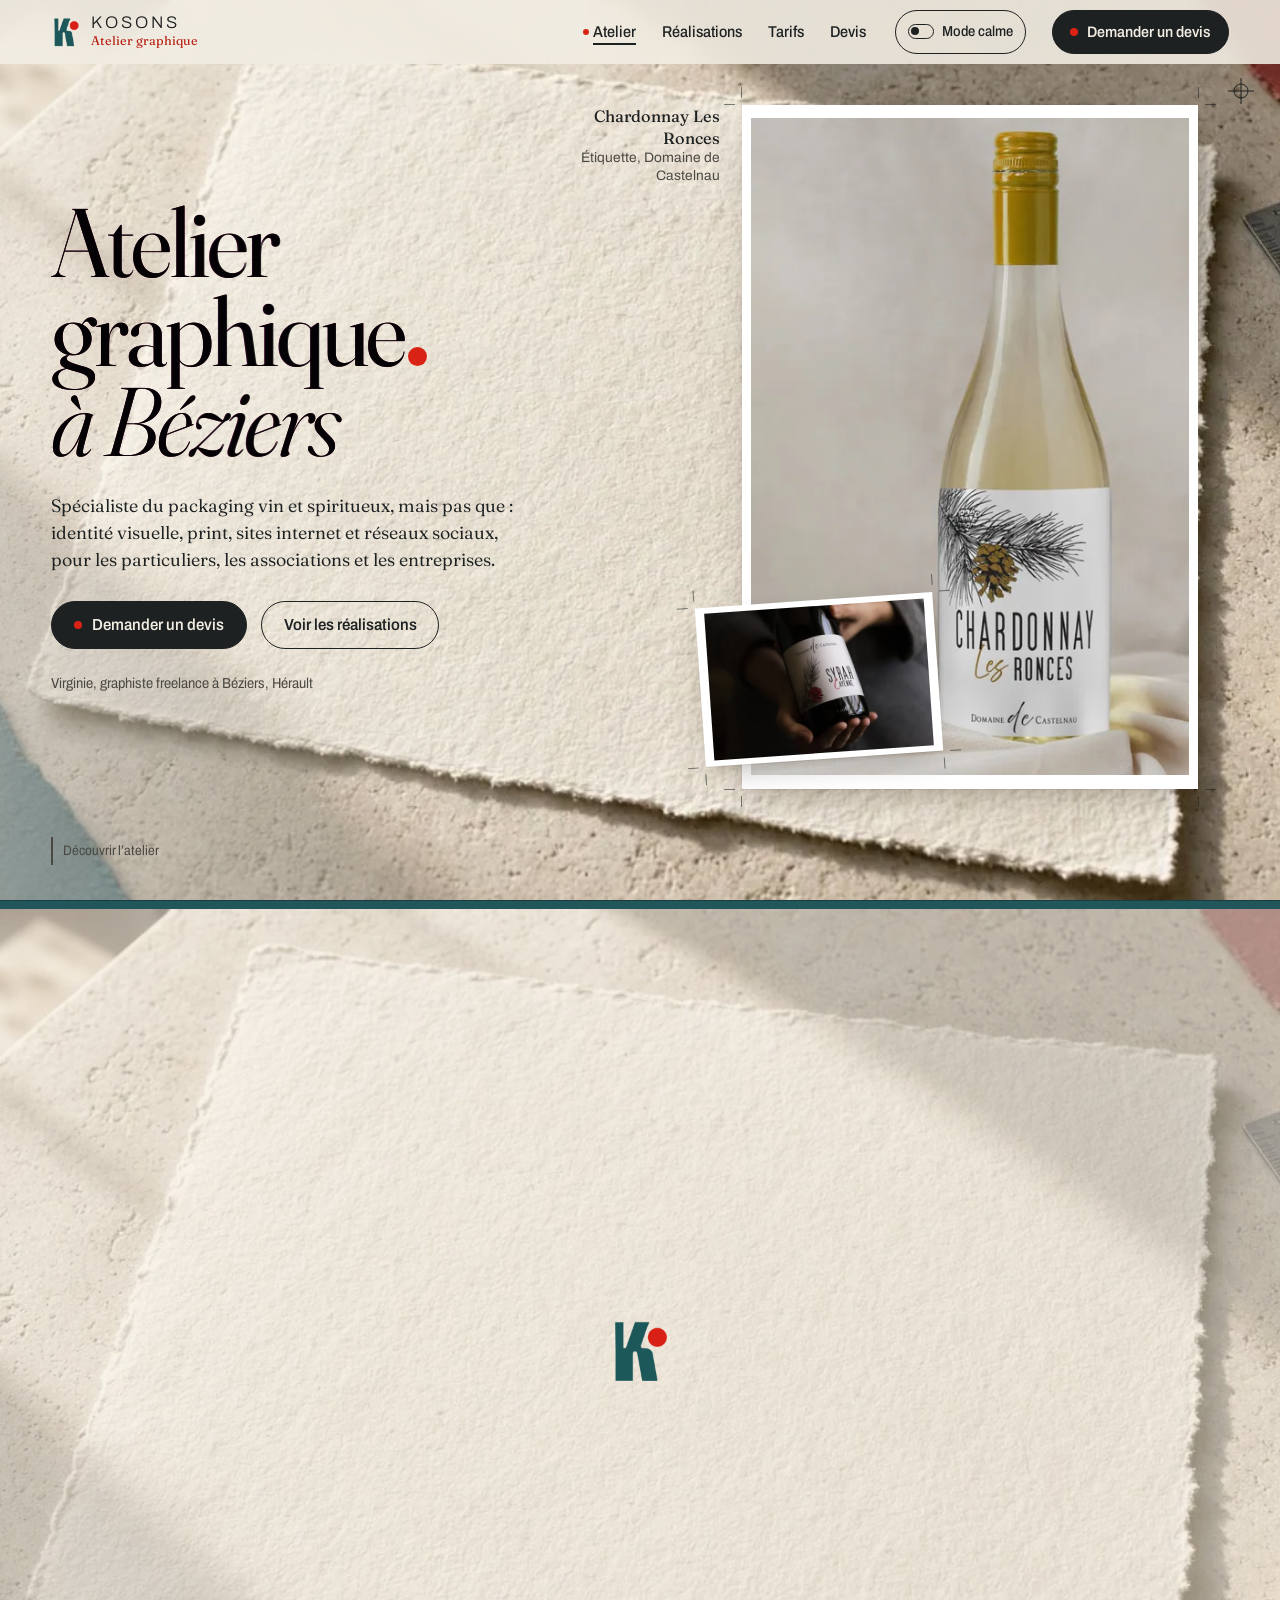
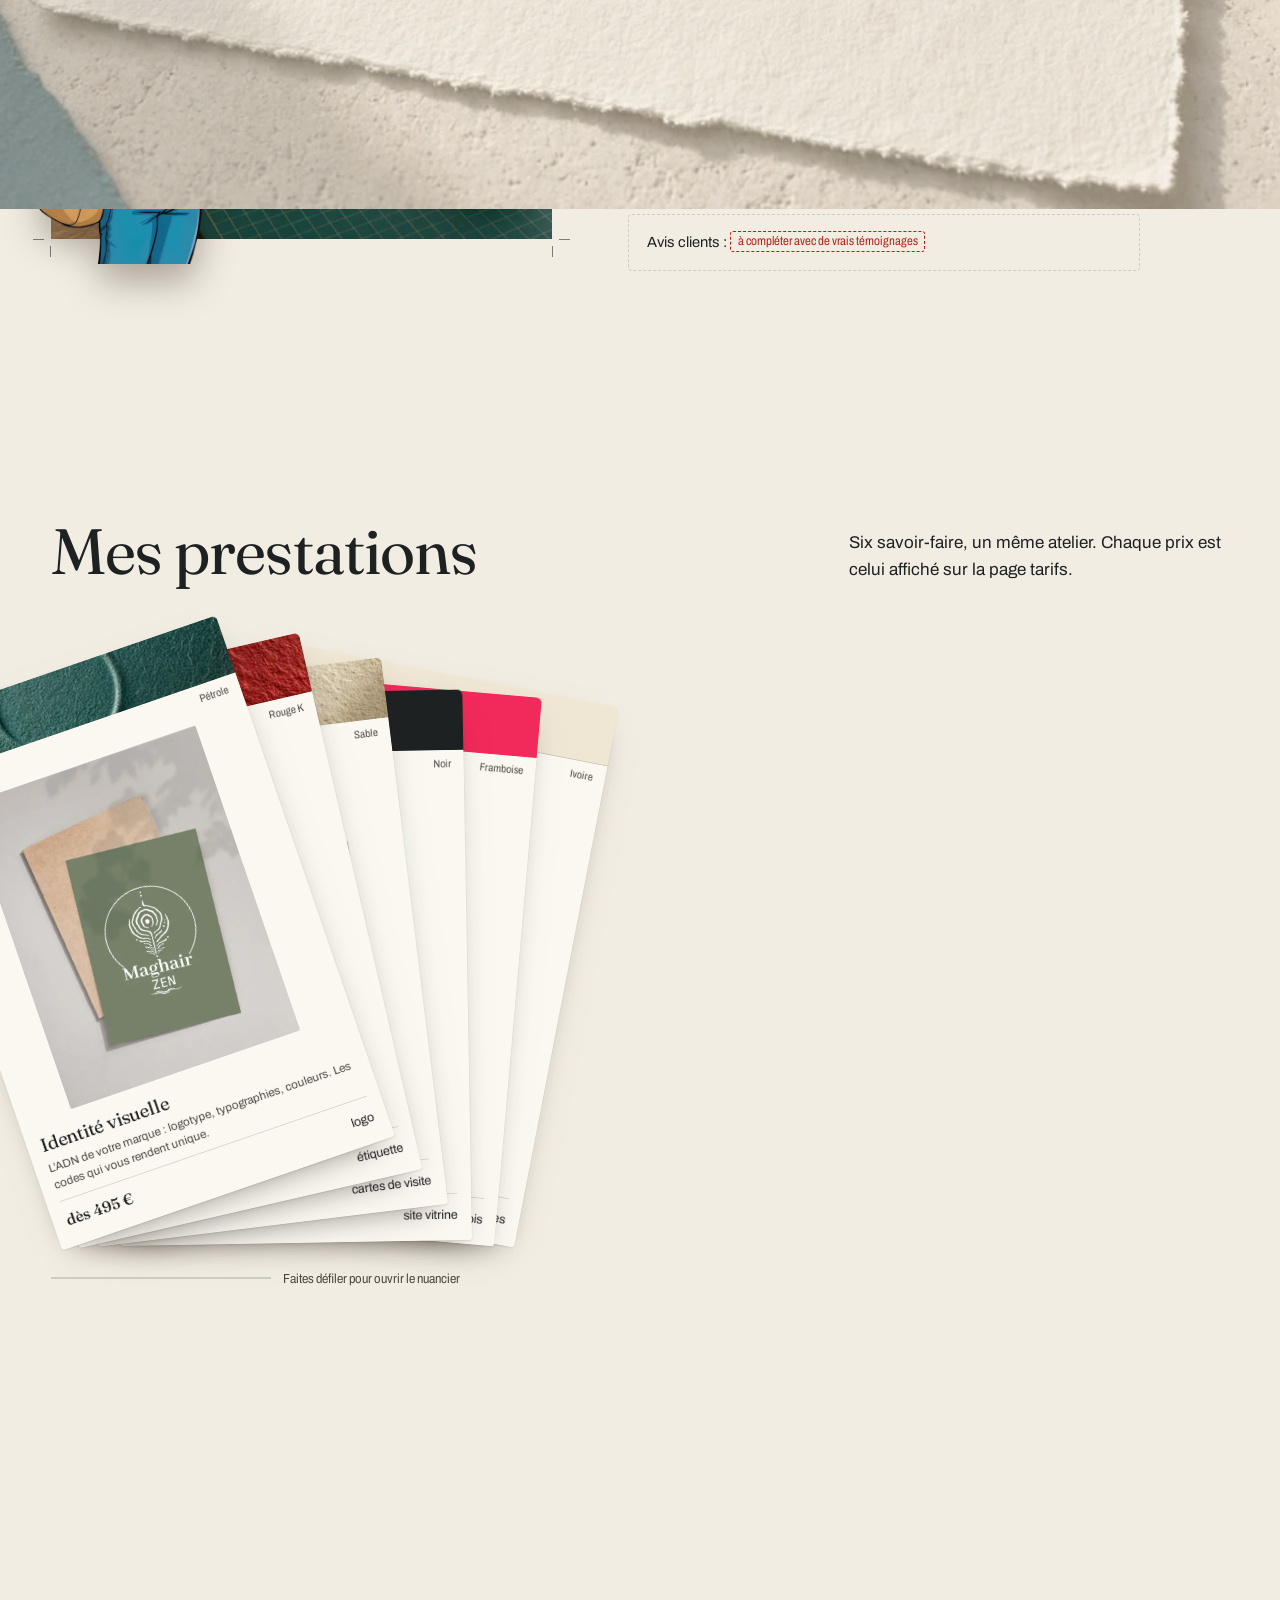
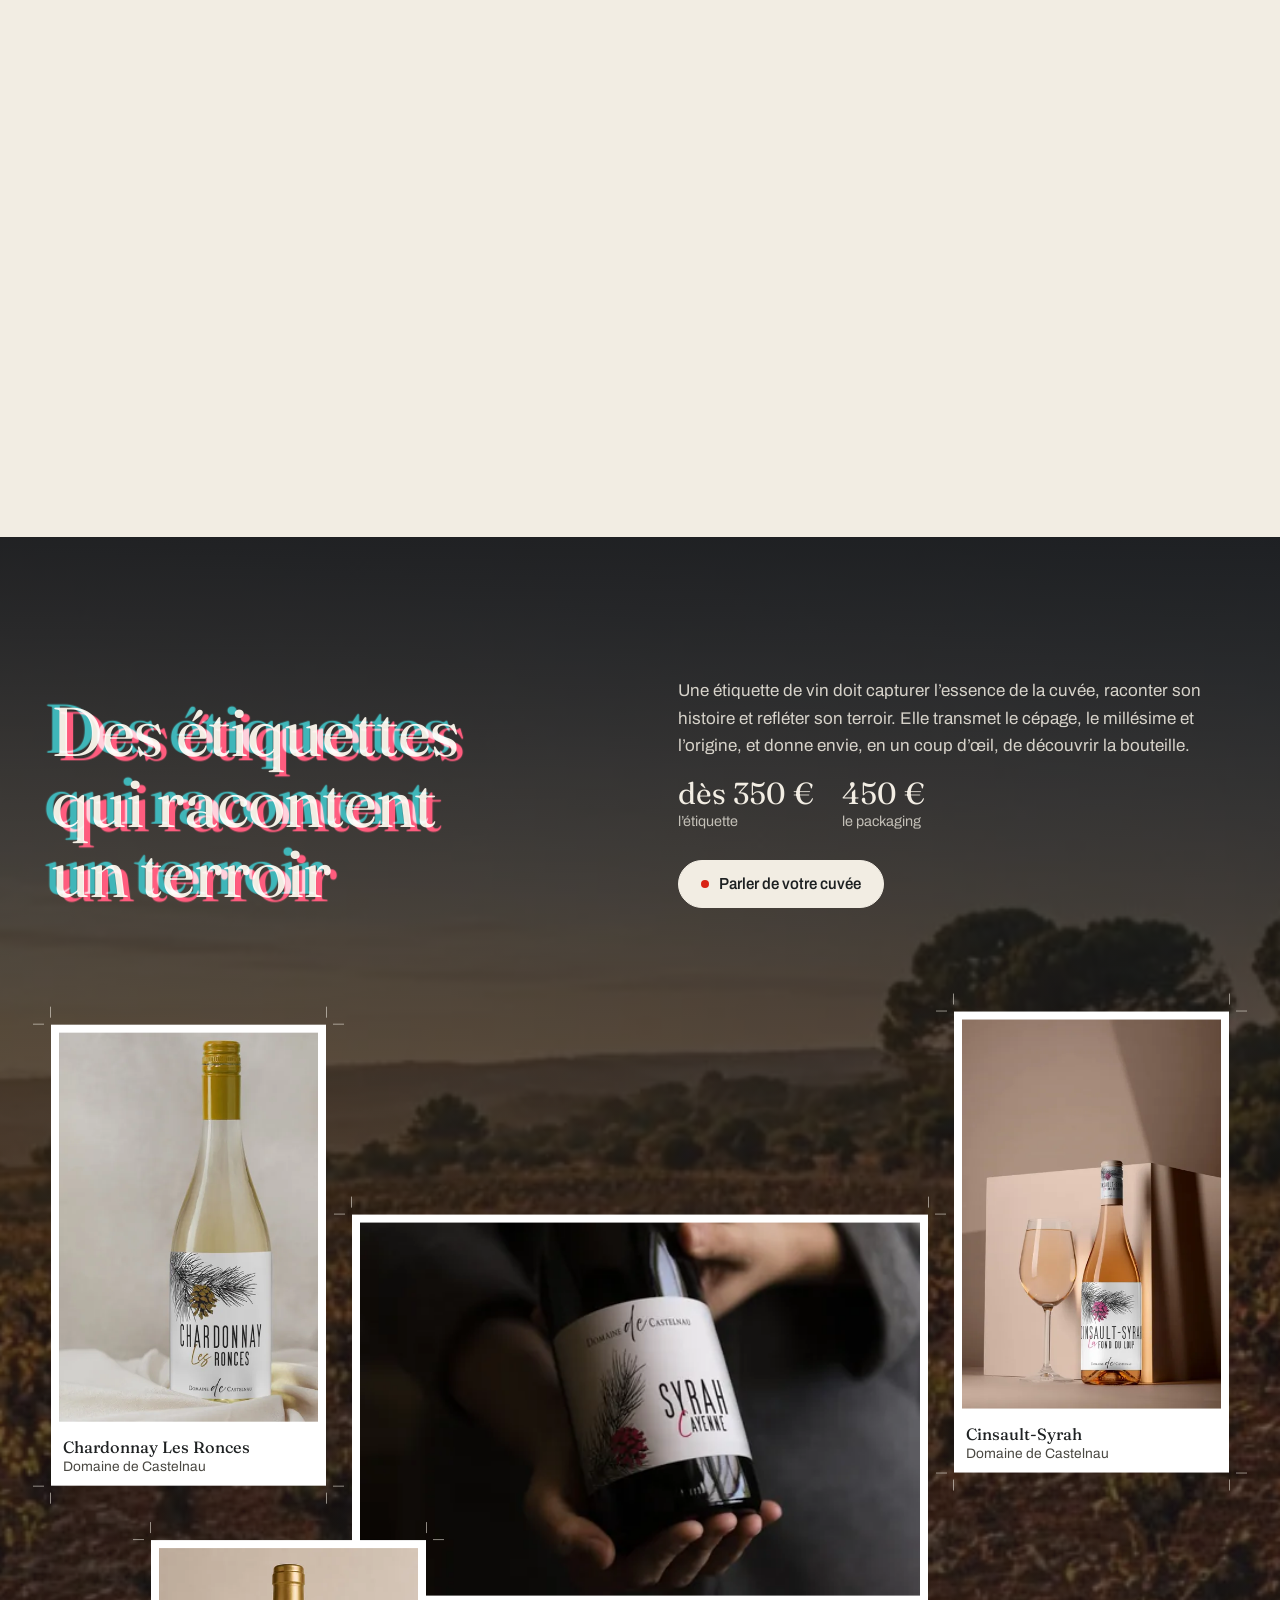
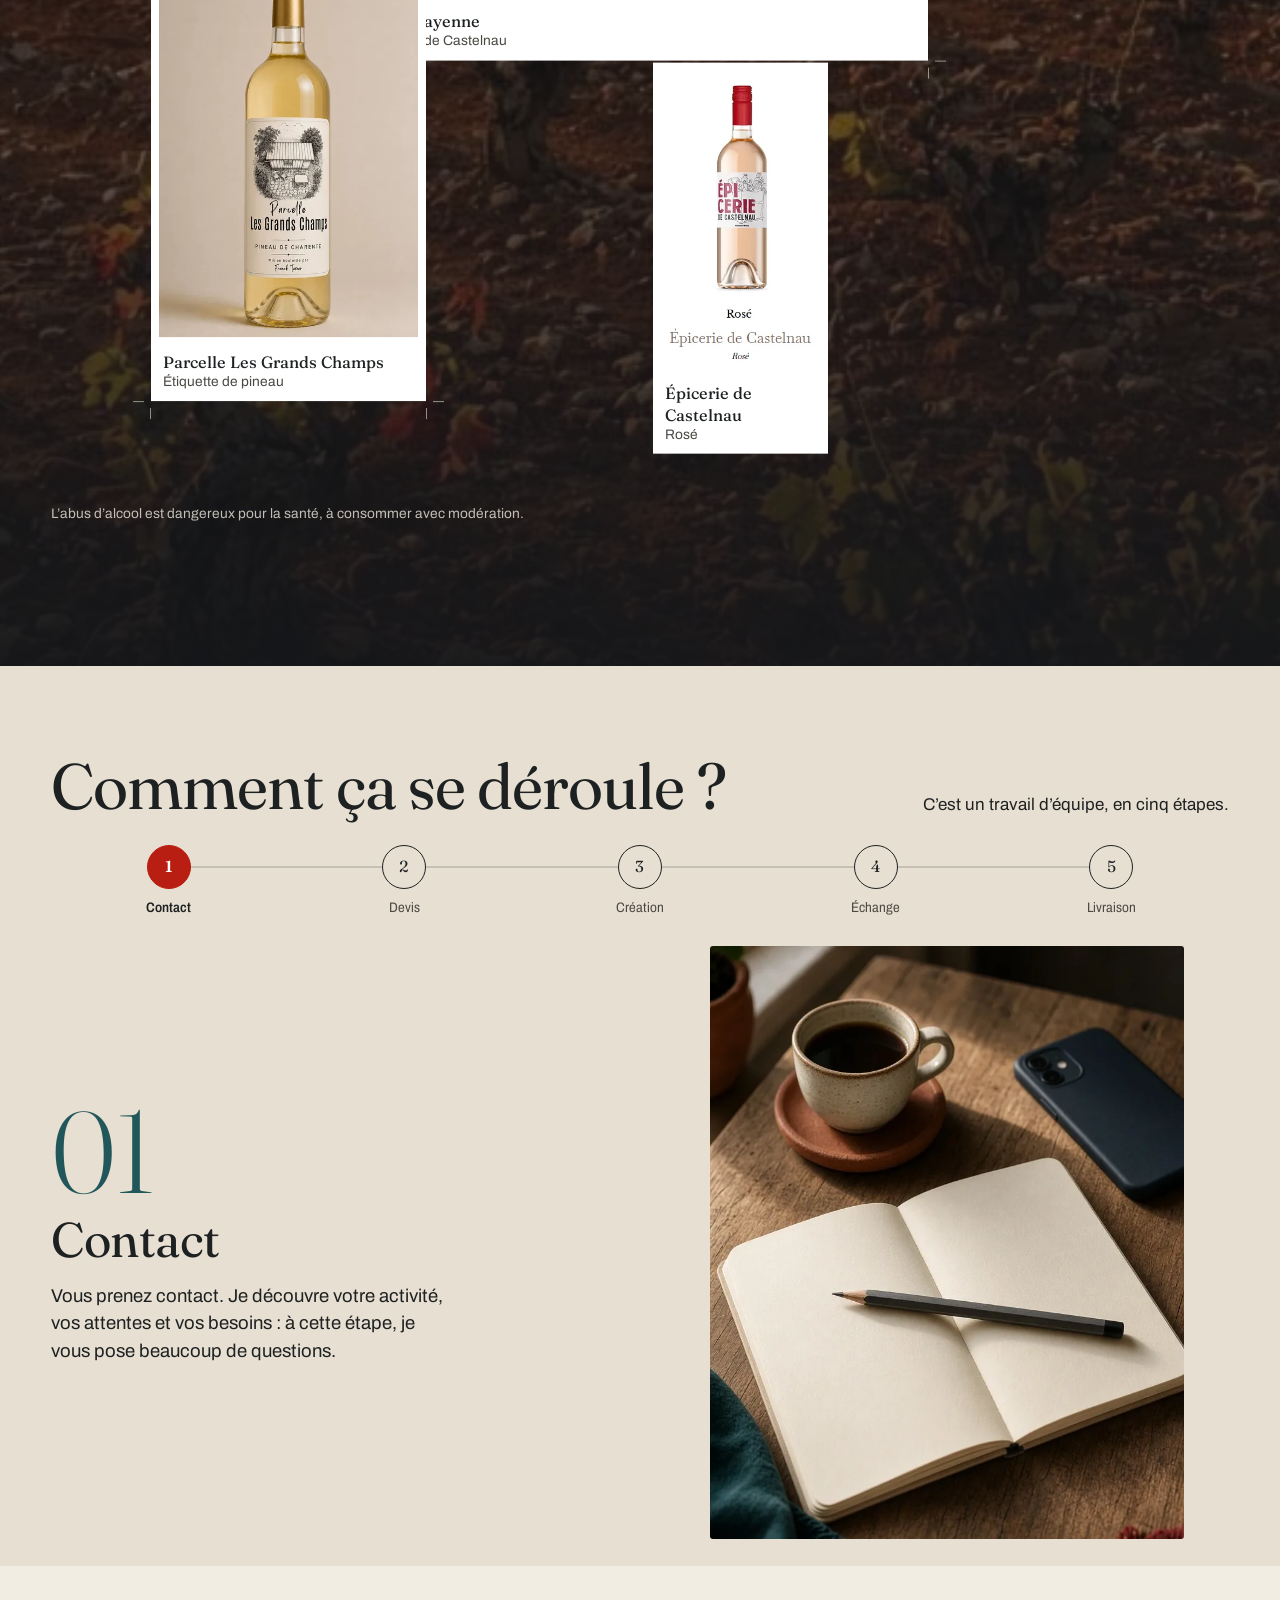
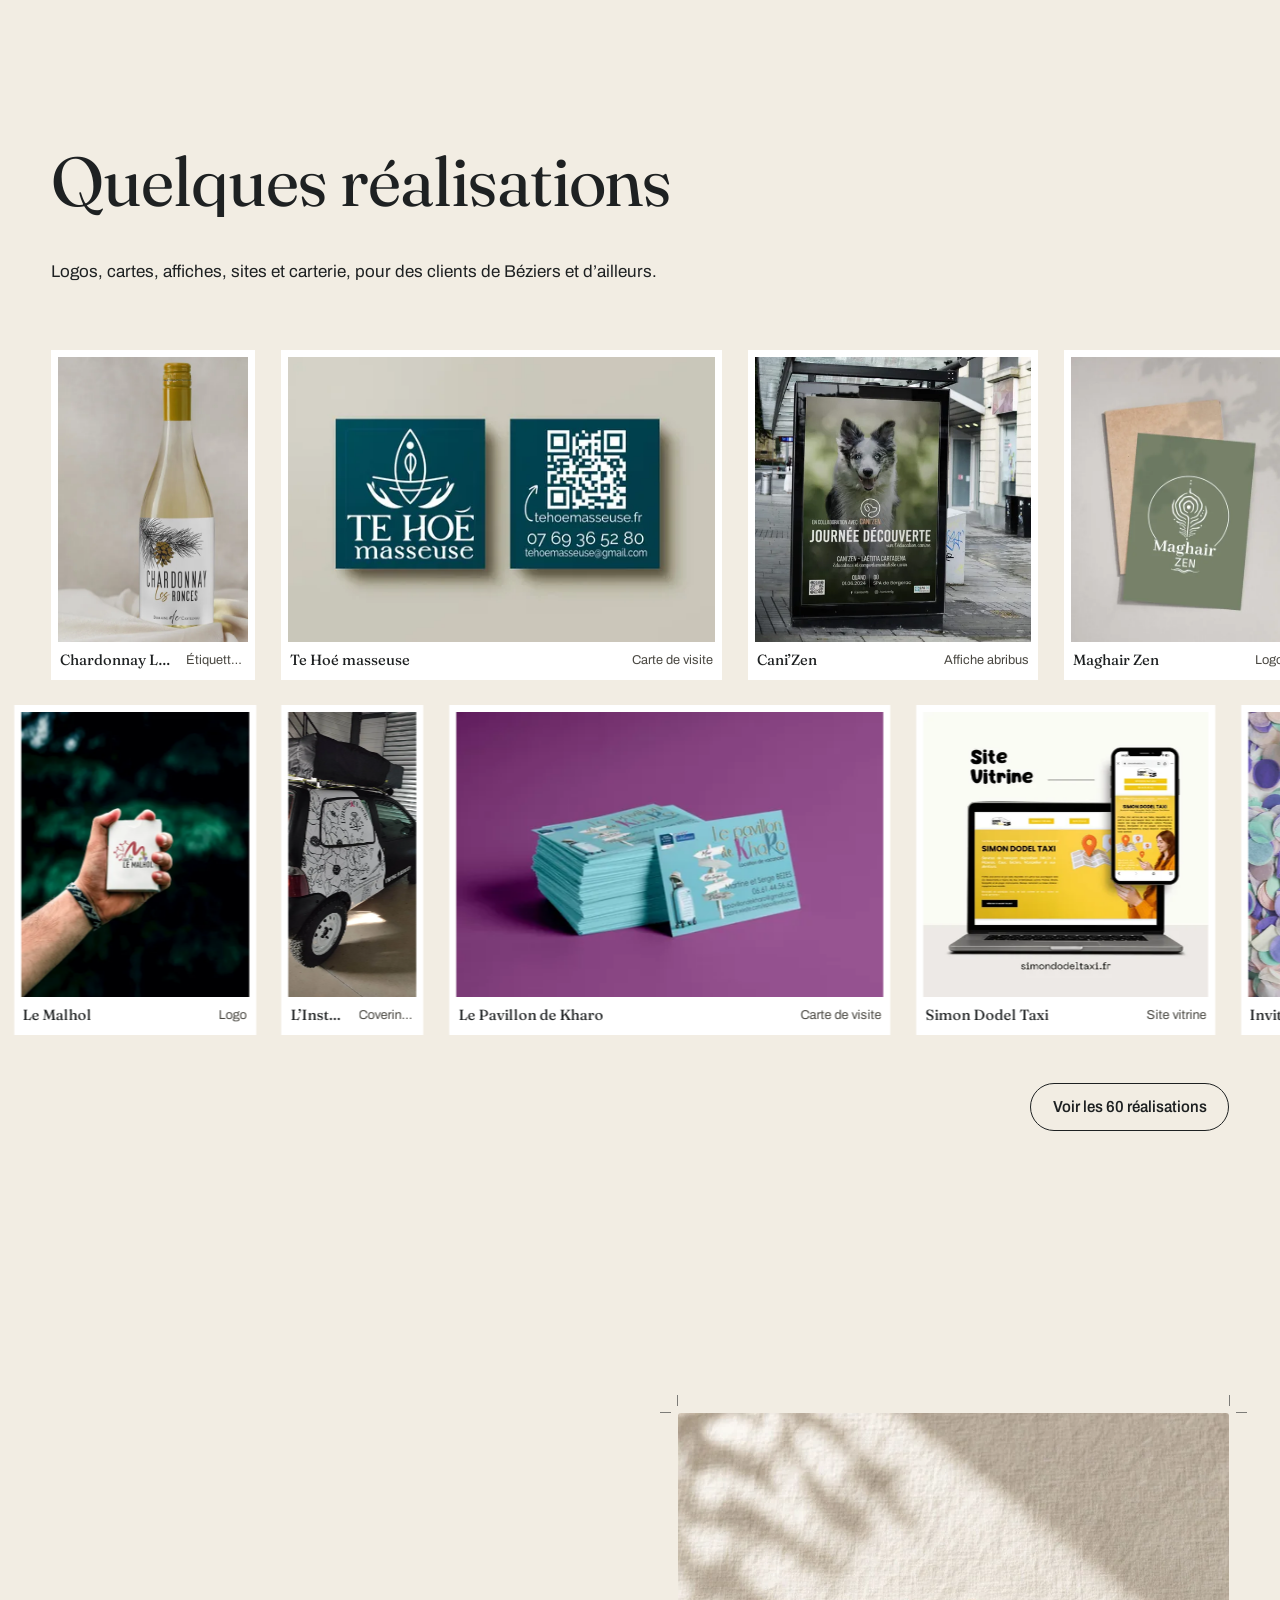
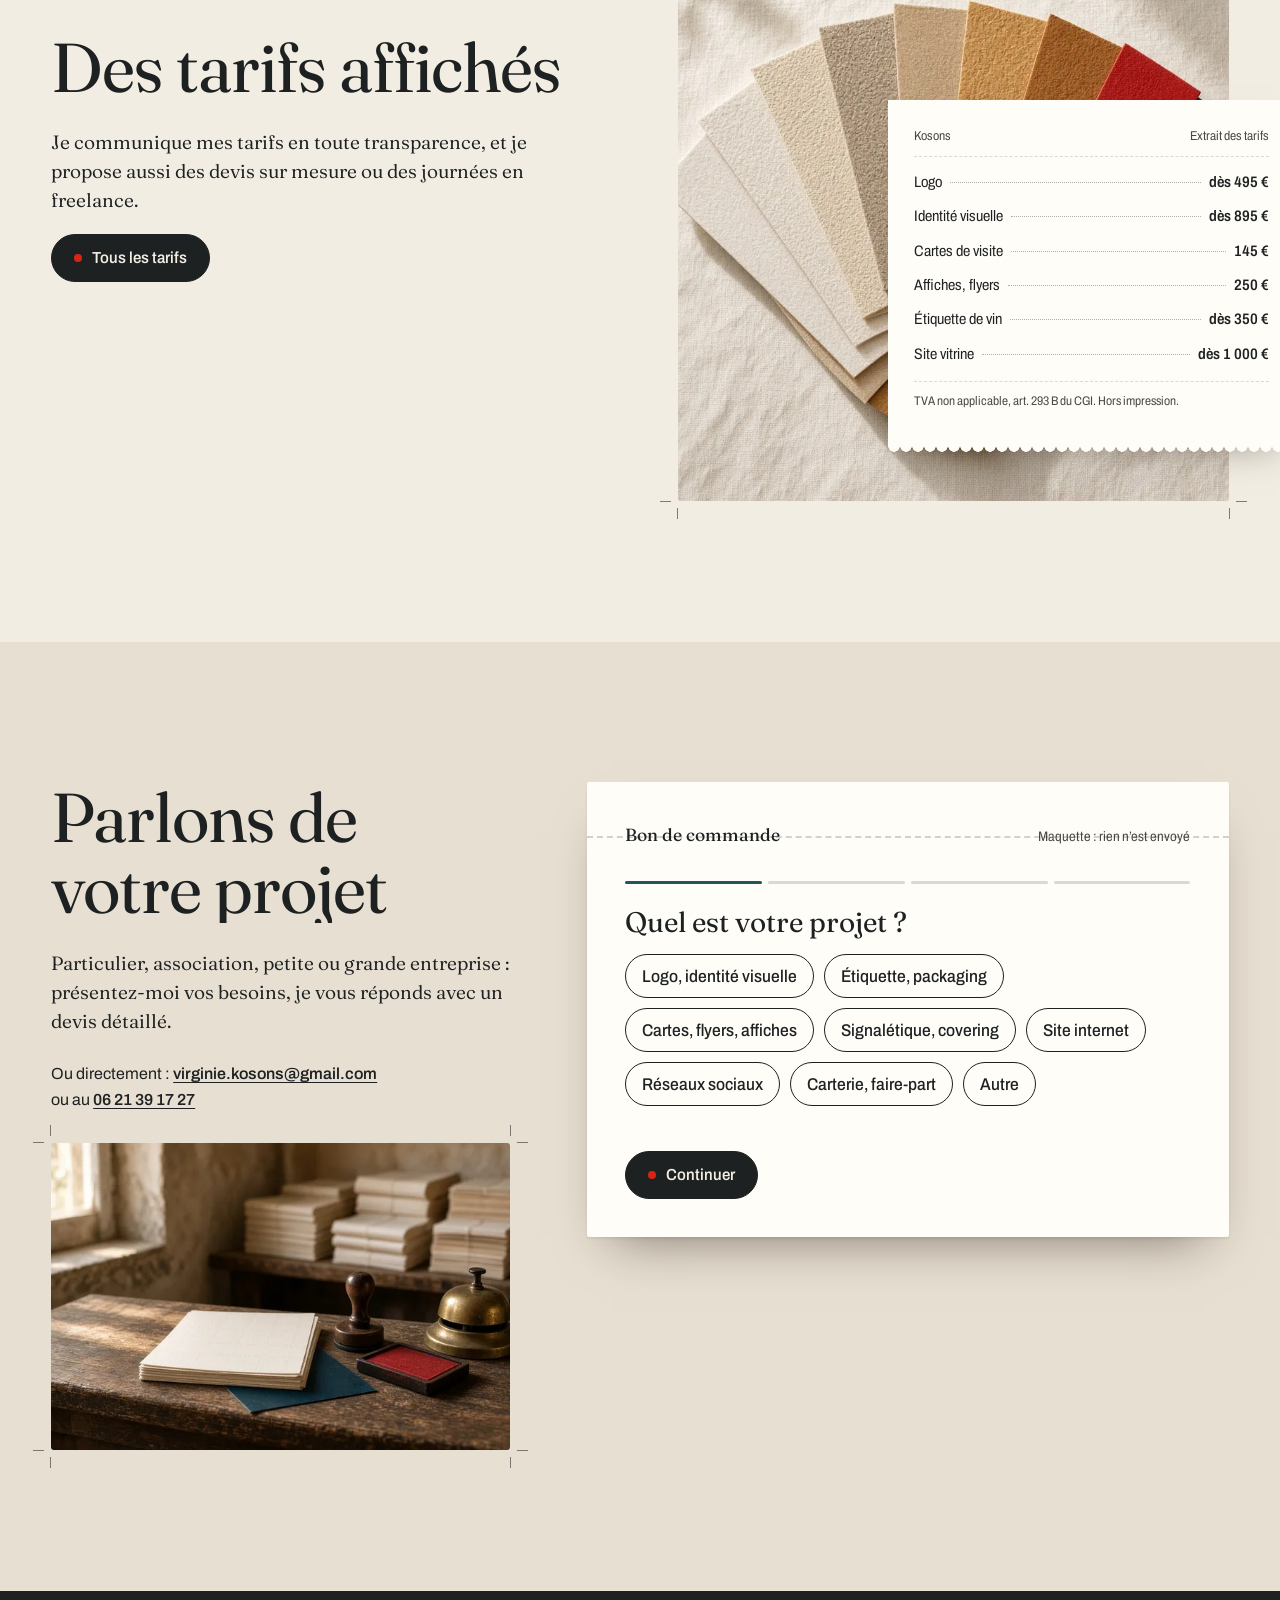
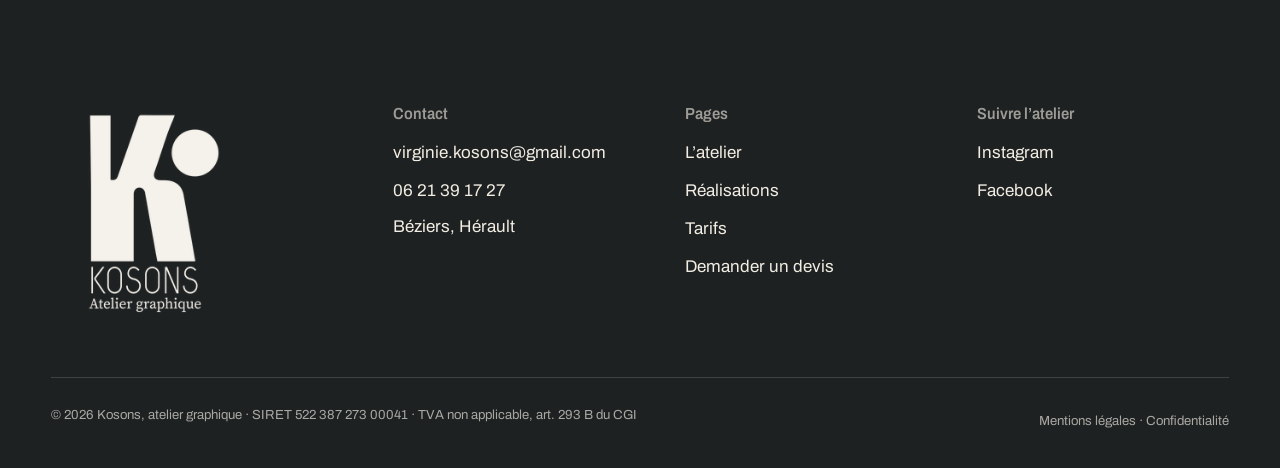
==== commit ddc69bf2: "Maquette Kosons v2 apres audit" ====
--- a/index.html
+++ b/index.html
@@ -26,12 +26,12 @@
 <link rel="apple-touch-icon" href="/apple-touch-icon.png">
 <link rel="preload" href="/assets/fonts/fraunces-opsz.woff2" as="font" type="font/woff2" crossorigin>
 <link rel="preload" href="/assets/fonts/archivo-wdth.woff2" as="font" type="font/woff2" crossorigin>
-<link rel="stylesheet" href="/assets/css/site.css?v=1">
-<link rel="modulepreload" href="/assets/js/main.js?v=1">
-<link rel="modulepreload" href="/assets/js/noyau.js?v=1">
-<link rel="modulepreload" href="/assets/js/effets.js?v=1">
-<link rel="modulepreload" href="/assets/js/papier.js?v=1">
-<link rel="modulepreload" href="/assets/js/accueil.js?v=1">
+<link rel="stylesheet" href="/assets/css/site.css?v=2">
+<link rel="modulepreload" href="/assets/js/main.js?v=2">
+<link rel="modulepreload" href="/assets/js/noyau.js?v=2">
+<link rel="modulepreload" href="/assets/js/effets.js?v=2">
+<link rel="modulepreload" href="/assets/js/papier.js?v=2">
+<link rel="modulepreload" href="/assets/js/accueil.js?v=2">
 <script>
 (function(){var d=document.documentElement,c=null;try{c=localStorage.getItem("kosons-calme")}catch(e){}
 if(c==="1"||(c===null&&window.matchMedia&&matchMedia("(prefers-reduced-motion: reduce)").matches))d.classList.add("calme");
@@ -43,7 +43,7 @@
 <svg width="0" height="0" style="position:absolute" aria-hidden="true"><filter id="encre-irreguliere"><feTurbulence type="fractalNoise" baseFrequency=".9" numOctaves="2" seed="3"/><feDisplacementMap in="SourceGraphic" scale="3"/></filter></svg>
 <header class="entete">
 <a class="marque" href="/" aria-label="Kosons, atelier graphique, accueil"><img src="/assets/img/identite/k-96.webp" width="96" height="96" alt=""><span><b>KOSONS</b><i>Atelier graphique</i></span></a>
-<nav class="nav" id="nav" aria-label="Navigation principale"><a href="/" aria-current="page">Atelier</a><a href="/realisations">Réalisations</a><a href="/tarifs">Tarifs</a><a href="/#devis">Devis</a></nav>
+<nav class="nav" id="nav" aria-label="Navigation principale"><a href="/" aria-current="page">Atelier</a><a href="/realisations">Réalisations</a><a href="/tarifs">Tarifs</a><a href="/#devis">Devis</a><div class="nav-plus"><a class="bouton" href="/#devis"><span class="point" aria-hidden="true"></span>Demander un devis</a><p>virginie.kosons@gmail.com<br>06 21 39 17 27<br>Béziers, Hérault</p></div></nav>
 <button class="bouton-calme" type="button" aria-pressed="false" title="Réduire les animations"><span class="interrupteur" aria-hidden="true"></span><span class="long">Mode calme</span><span class="court">Calme</span></button>
 <a class="bouton aimant" href="/#devis"><span class="point" aria-hidden="true"></span>Demander un devis</a>
 <button class="menu-bouton" type="button" aria-expanded="false" aria-controls="nav" aria-label="Ouvrir le menu"><span aria-hidden="true"></span></button>
@@ -57,17 +57,18 @@
 <div class="texte">
 <h1 class="titre-ouverture reperage" id="titre-ouverture" data-reperage><span class="ligne">Atelier</span><span class="ligne">graphique<span class="point-k" aria-hidden="true"></span></span><span class="ligne"><em>à Béziers</em></span></h1>
 <p class="chapo" data-intro>Spécialiste du packaging vin et spiritueux, mais pas que : identité visuelle, print, sites internet et réseaux sociaux, pour les particuliers, les associations et les entreprises.</p>
-<div class="actions" data-intro><a class="bouton aimant" href="#devis"><span class="point" aria-hidden="true"></span>Demander un devis</a><a class="bouton bouton--ligne aimant" href="/realisations">Voir les réalisations</a></div>
+<div class="actions" data-intro><a class="bouton aimant" href="#devis"><span class="point" aria-hidden="true"></span>Demander un devis</a><a class="bouton bouton--ligne aimant" href="/realisations"><span class="long-tel">Voir les réalisations</span><span class="court-tel">Réalisations</span></a></div>
+<p class="signature" data-intro>Virginie, graphiste freelance à Béziers, Hérault</p>
 </div>
 <div class="tirages">
 <figure class="tirage tirage--principal ombre-papier" data-coupe><img class="" src="/assets/img/r/chardonnay-les-ronces-960.webp" srcset="/assets/img/r/chardonnay-les-ronces-480.webp 480w, /assets/img/r/chardonnay-les-ronces-960.webp 960w, /assets/img/r/chardonnay-les-ronces-1365.webp 1365w" sizes="(max-width: 860px) 50vw, 32vw" width="1365" height="2048" alt="Chardonnay Les Ronces, étiquette de vin, Domaine de Castelnau" loading="eager" decoding="async" data-loupe="/assets/img/r/chardonnay-les-ronces-1365.webp" fetchpriority="high"><figcaption><b>Chardonnay Les Ronces</b><span>Étiquette, Domaine de Castelnau</span></figcaption></figure>
 <figure class="tirage tirage--second ombre-papier" data-coupe><img class="" src="/assets/img/r/syrah-cayenne-960.webp" srcset="/assets/img/r/syrah-cayenne-480.webp 480w, /assets/img/r/syrah-cayenne-960.webp 960w, /assets/img/r/syrah-cayenne-1600.webp 1600w" sizes="(max-width: 860px) 40vw, 18vw" width="1600" height="1067" alt="Syrah Cayenne, étiquette de vin, Domaine de Castelnau" loading="eager" decoding="async" data-loupe="/assets/img/r/syrah-cayenne-1600.webp" ></figure>
 </div>
-<div class="pied-ouverture"><a class="defiler" href="#atelier"><span class="trait" aria-hidden="true"></span>Découvrir l’atelier</a><span class="lieu">Virginie, graphiste freelance · Béziers, Hérault</span></div>
-</div>
-</section>
-
-<div class="ruban" aria-label="Savoir-faire : identité visuelle, étiquettes de vin, print, packaging, site internet, réseaux sociaux"><div class="ruban-piste" aria-hidden="true"><div class="ruban-groupe"><span class="ruban-mot">Identité visuelle</span><img class="ruban-vignette" src="/assets/img/r/maghair-zen-480.webp" width="1080" height="1440" alt="" loading="lazy" decoding="async"><span class="ruban-point" aria-hidden="true"></span><span class="ruban-mot">Étiquettes de vin</span><img class="ruban-vignette" src="/assets/img/r/chardonnay-les-ronces-480.webp" width="1365" height="2048" alt="" loading="lazy" decoding="async"><span class="ruban-point" aria-hidden="true"></span><span class="ruban-mot">Print</span><img class="ruban-vignette" src="/assets/img/r/te-hoe-480.webp" width="1600" height="1066" alt="" loading="lazy" decoding="async"><span class="ruban-point" aria-hidden="true"></span><span class="ruban-mot">Packaging</span><img class="ruban-vignette" src="/assets/img/r/pineau-les-grands-champs-480.webp" width="1024" height="1536" alt="" loading="lazy" decoding="async"><span class="ruban-point" aria-hidden="true"></span><span class="ruban-mot">Site internet</span><img class="ruban-vignette" src="/assets/img/r/vmg-bois-site-480.webp" width="1080" height="1080" alt="" loading="lazy" decoding="async"><span class="ruban-point" aria-hidden="true"></span><span class="ruban-mot">Réseaux sociaux</span><img class="ruban-vignette" src="/assets/img/r/canizen-reseaux-480.webp" width="1000" height="667" alt="" loading="lazy" decoding="async"><span class="ruban-point" aria-hidden="true"></span></div><div class="ruban-groupe"><span class="ruban-mot">Identité visuelle</span><img class="ruban-vignette" src="/assets/img/r/maghair-zen-480.webp" width="1080" height="1440" alt="" loading="lazy" decoding="async"><span class="ruban-point" aria-hidden="true"></span><span class="ruban-mot">Étiquettes de vin</span><img class="ruban-vignette" src="/assets/img/r/chardonnay-les-ronces-480.webp" width="1365" height="2048" alt="" loading="lazy" decoding="async"><span class="ruban-point" aria-hidden="true"></span><span class="ruban-mot">Print</span><img class="ruban-vignette" src="/assets/img/r/te-hoe-480.webp" width="1600" height="1066" alt="" loading="lazy" decoding="async"><span class="ruban-point" aria-hidden="true"></span><span class="ruban-mot">Packaging</span><img class="ruban-vignette" src="/assets/img/r/pineau-les-grands-champs-480.webp" width="1024" height="1536" alt="" loading="lazy" decoding="async"><span class="ruban-point" aria-hidden="true"></span><span class="ruban-mot">Site internet</span><img class="ruban-vignette" src="/assets/img/r/vmg-bois-site-480.webp" width="1080" height="1080" alt="" loading="lazy" decoding="async"><span class="ruban-point" aria-hidden="true"></span><span class="ruban-mot">Réseaux sociaux</span><img class="ruban-vignette" src="/assets/img/r/canizen-reseaux-480.webp" width="1000" height="667" alt="" loading="lazy" decoding="async"><span class="ruban-point" aria-hidden="true"></span></div></div></div>
+<div class="pied-ouverture"><a class="defiler" href="#atelier"><span class="trait" aria-hidden="true"></span>Découvrir l’atelier</a></div>
+</div>
+</section>
+
+<div class="ruban"><p class="sr-only">Savoir-faire : identité visuelle, étiquettes de vin, print, packaging, site internet, réseaux sociaux.</p><div class="ruban-piste" aria-hidden="true"><div class="ruban-groupe"><span class="ruban-mot">Identité visuelle</span><img class="ruban-vignette" src="/assets/img/r/maghair-zen-480.webp" width="1080" height="1440" alt="" loading="lazy" decoding="async"><span class="ruban-point" aria-hidden="true"></span><span class="ruban-mot">Étiquettes de vin</span><img class="ruban-vignette" src="/assets/img/r/chardonnay-les-ronces-480.webp" width="1365" height="2048" alt="" loading="lazy" decoding="async"><span class="ruban-point" aria-hidden="true"></span><span class="ruban-mot">Print</span><img class="ruban-vignette" src="/assets/img/r/te-hoe-480.webp" width="1600" height="1066" alt="" loading="lazy" decoding="async"><span class="ruban-point" aria-hidden="true"></span><span class="ruban-mot">Packaging</span><img class="ruban-vignette" src="/assets/img/r/pineau-les-grands-champs-480.webp" width="1024" height="1536" alt="" loading="lazy" decoding="async"><span class="ruban-point" aria-hidden="true"></span><span class="ruban-mot">Site internet</span><img class="ruban-vignette" src="/assets/img/r/vmg-bois-site-480.webp" width="1080" height="1080" alt="" loading="lazy" decoding="async"><span class="ruban-point" aria-hidden="true"></span><span class="ruban-mot">Réseaux sociaux</span><img class="ruban-vignette" src="/assets/img/r/canizen-reseaux-480.webp" width="1000" height="667" alt="" loading="lazy" decoding="async"><span class="ruban-point" aria-hidden="true"></span></div><div class="ruban-groupe"><span class="ruban-mot">Identité visuelle</span><img class="ruban-vignette" src="/assets/img/r/maghair-zen-480.webp" width="1080" height="1440" alt="" loading="lazy" decoding="async"><span class="ruban-point" aria-hidden="true"></span><span class="ruban-mot">Étiquettes de vin</span><img class="ruban-vignette" src="/assets/img/r/chardonnay-les-ronces-480.webp" width="1365" height="2048" alt="" loading="lazy" decoding="async"><span class="ruban-point" aria-hidden="true"></span><span class="ruban-mot">Print</span><img class="ruban-vignette" src="/assets/img/r/te-hoe-480.webp" width="1600" height="1066" alt="" loading="lazy" decoding="async"><span class="ruban-point" aria-hidden="true"></span><span class="ruban-mot">Packaging</span><img class="ruban-vignette" src="/assets/img/r/pineau-les-grands-champs-480.webp" width="1024" height="1536" alt="" loading="lazy" decoding="async"><span class="ruban-point" aria-hidden="true"></span><span class="ruban-mot">Site internet</span><img class="ruban-vignette" src="/assets/img/r/vmg-bois-site-480.webp" width="1080" height="1080" alt="" loading="lazy" decoding="async"><span class="ruban-point" aria-hidden="true"></span><span class="ruban-mot">Réseaux sociaux</span><img class="ruban-vignette" src="/assets/img/r/canizen-reseaux-480.webp" width="1000" height="667" alt="" loading="lazy" decoding="async"><span class="ruban-point" aria-hidden="true"></span></div></div></div>
 
 <section class="planche atelier" id="atelier" aria-labelledby="titre-atelier">
 <div class="cadre">
@@ -84,9 +85,9 @@
 <p class="chapo" data-rouleau>Kosons, c’est l’atelier graphique de Virginie, graphiste freelance à Béziers.</p>
 <p data-rouleau>Logo, étiquette de vin, carte de visite, site vitrine ou publications pour vos réseaux : je m’occupe de votre projet de A à Z, jusqu’à l’impression de vos supports, avec des imprimeurs partenaires choisis au juste prix. Forte de plusieurs années d’expérience dans le domaine viticole, je mets ce savoir-faire au service de vos cuvées.</p>
 <dl class="compteurs">
-<div><dt>réalisations en ligne</dt><dd><span data-compte="60">60</span></dd></div>
-<div><dt>étapes, du premier appel au fichier final</dt><dd><span data-compte="5">5</span></dd></div>
-<div><dt>de l’heure, ou 250 € la journée</dt><dd><span data-compte="45">45</span> €</dd></div>
+<div><dt>réalisations en ligne</dt><dd><span class="sr-only">60</span><span data-compte="60" aria-hidden="true">60</span></dd></div>
+<div><dt>étapes, du premier appel au fichier final</dt><dd><span class="sr-only">5</span><span data-compte="5" aria-hidden="true">5</span></dd></div>
+<div><dt>de l’heure, ou 250 € la journée</dt><dd><span class="sr-only">45</span><span data-compte="45" aria-hidden="true">45</span> €</dd></div>
 </dl>
 <p class="avis">Avis clients : <span class="a-completer">à compléter avec de vrais témoignages</span></p>
 </div>
@@ -96,31 +97,37 @@
 <section class="section nuancier" id="prestations" aria-labelledby="titre-prestations">
 <div class="cadre">
 <div class="nuancier-intro planche-marge"><h2 id="titre-prestations">Mes prestations</h2><p>Six savoir-faire, un même atelier. Chaque prix est celui affiché sur la page tarifs.</p></div>
-<div class="nuancier-fenetre"><div class="nuancier-piste"><article class="lame lame--petrole">
-<div class="lame-puce"><img class="" src="/assets/img/ambiance/prestations-texture-petrole-784.webp" srcset="/assets/img/ambiance/prestations-texture-petrole-400.webp 400w, /assets/img/ambiance/prestations-texture-petrole-784.webp 784w" sizes="(max-width: 760px) 76vw, 22vw" width="784" height="980" alt="" loading="lazy" decoding="async"><span><b>Pétrole</b>21575A</span><span aria-hidden="true">Kosons</span></div>
-<div class="lame-visuel"><img class="" src="/assets/img/r/maghair-zen-960.webp" srcset="/assets/img/r/maghair-zen-480.webp 480w, /assets/img/r/maghair-zen-960.webp 960w, /assets/img/r/maghair-zen-1080.webp 1080w" sizes="(max-width: 760px) 70vw, 22vw" width="1080" height="1440" alt="Maghair Zen, logo" loading="lazy" decoding="async" data-loupe="/assets/img/r/maghair-zen-1080.webp" ></div>
-<div class="lame-texte"><h3>Identité visuelle</h3><p>L’ADN de votre marque : logotype, typographies, couleurs. Les codes qui vous rendent unique.</p><div class="lame-prix"><strong>dès 495 €</strong><span>logo</span></div></div>
-</article><article class="lame lame--rouge">
-<div class="lame-puce"><img class="" src="/assets/img/ambiance/prestations-texture-rouge-784.webp" srcset="/assets/img/ambiance/prestations-texture-rouge-400.webp 400w, /assets/img/ambiance/prestations-texture-rouge-784.webp 784w" sizes="(max-width: 760px) 76vw, 22vw" width="784" height="980" alt="" loading="lazy" decoding="async"><span><b>Rouge K</b>D92315</span><span aria-hidden="true">Kosons</span></div>
-<div class="lame-visuel"><img class="" src="/assets/img/r/pineau-les-grands-champs-960.webp" srcset="/assets/img/r/pineau-les-grands-champs-480.webp 480w, /assets/img/r/pineau-les-grands-champs-960.webp 960w, /assets/img/r/pineau-les-grands-champs-1024.webp 1024w" sizes="(max-width: 760px) 70vw, 22vw" width="1024" height="1536" alt="Parcelle Les Grands Champs, étiquette de pineau" loading="lazy" decoding="async" data-loupe="/assets/img/r/pineau-les-grands-champs-1024.webp" ></div>
-<div class="lame-texte"><h3>Étiquettes & packaging</h3><p>Une étiquette qui raconte le terroir et attire l’œil en rayon : cépage, millésime, origine.</p><div class="lame-prix"><strong>dès 350 €</strong><span>étiquette</span></div></div>
-</article><article class="lame lame--sable">
-<div class="lame-puce"><img class="" src="/assets/img/ambiance/prestations-texture-sable-784.webp" srcset="/assets/img/ambiance/prestations-texture-sable-400.webp 400w, /assets/img/ambiance/prestations-texture-sable-784.webp 784w" sizes="(max-width: 760px) 76vw, 22vw" width="784" height="980" alt="" loading="lazy" decoding="async"><span><b>Sable</b>CDAE7C</span><span aria-hidden="true">Kosons</span></div>
-<div class="lame-visuel"><img class="" src="/assets/img/r/te-hoe-960.webp" srcset="/assets/img/r/te-hoe-480.webp 480w, /assets/img/r/te-hoe-960.webp 960w, /assets/img/r/te-hoe-1600.webp 1600w" sizes="(max-width: 760px) 70vw, 22vw" width="1600" height="1066" alt="Te Hoé masseuse, carte de visite" loading="lazy" decoding="async" data-loupe="/assets/img/r/te-hoe-1600.webp" ></div>
-<div class="lame-texte"><h3>Supports imprimés</h3><p>Cartes de visite, flyers, plaquettes, carterie : le papier reste ce qu’on garde en main.</p><div class="lame-prix"><strong>dès 145 €</strong><span>cartes de visite</span></div></div>
-</article><article class="lame lame--encre">
-<div class="lame-puce"><span><b>Noir</b>1E2122</span><span aria-hidden="true">Kosons</span></div>
-<div class="lame-visuel"><img class="" src="/assets/img/r/vmg-bois-site-960.webp" srcset="/assets/img/r/vmg-bois-site-480.webp 480w, /assets/img/r/vmg-bois-site-960.webp 960w, /assets/img/r/vmg-bois-site-1080.webp 1080w" sizes="(max-width: 760px) 70vw, 22vw" width="1080" height="1080" alt="VMG Bois, site vitrine" loading="lazy" decoding="async" data-loupe="/assets/img/r/vmg-bois-site-1080.webp" ></div>
-<div class="lame-texte"><h3>Site internet</h3><p>Un site vitrine clair, visible 24 h/24, avec un référencement naturel de base.</p><div class="lame-prix"><strong>dès 1 000 €</strong><span>site vitrine</span></div></div>
-</article><article class="lame lame--magenta">
-<div class="lame-puce"><span><b>Framboise</b>F2295B</span><span aria-hidden="true">Kosons</span></div>
-<div class="lame-visuel"><img class="" src="/assets/img/r/maghair-zen-reseaux-960.webp" srcset="/assets/img/r/maghair-zen-reseaux-480.webp 480w, /assets/img/r/maghair-zen-reseaux-960.webp 960w, /assets/img/r/maghair-zen-reseaux-1080.webp 1080w" sizes="(max-width: 760px) 70vw, 22vw" width="1080" height="1920" alt="Maghair Zen, réseaux sociaux" loading="lazy" decoding="async" data-loupe="/assets/img/r/maghair-zen-reseaux-1080.webp" ></div>
-<div class="lame-texte"><h3>Réseaux sociaux</h3><p>Posts, stories, bannières et newsletters pour faire vivre votre marque chaque mois.</p><div class="lame-prix"><strong>dès 500 €</strong><span>par mois</span></div></div>
-</article><article class="lame lame--ivoire">
-<div class="lame-puce"><span><b>Ivoire</b>F2EDE3</span><span aria-hidden="true">Kosons</span></div>
-<div class="lame-visuel"><img class="" src="/assets/img/r/estelle-covering-900.webp" srcset="/assets/img/r/estelle-covering-480.webp 480w, /assets/img/r/estelle-covering-900.webp 900w" sizes="(max-width: 760px) 70vw, 22vw" width="900" height="2000" alt="L’Instant d’Estelle, covering de véhicule" loading="lazy" decoding="async" data-loupe="/assets/img/r/estelle-covering-900.webp" ></div>
-<div class="lame-texte"><h3>Les petits +</h3><p>Signalétique, kakemono, covering de véhicule, goodies : visible partout où vous êtes.</p><div class="lame-prix"><strong>dès 175 €</strong><span>goodies</span></div></div>
-</article></div></div>
+<div class="nuancier-fenetre"><div class="nuancier-piste"><a class="lame lame--petrole" href="/tarifs#identite">
+<span class="lame-puce" aria-hidden="true"><img class="" src="/assets/img/ambiance/prestations-texture-petrole-784.webp" srcset="/assets/img/ambiance/prestations-texture-petrole-400.webp 400w, /assets/img/ambiance/prestations-texture-petrole-784.webp 784w" sizes="(max-width: 760px) 76vw, 22vw" width="784" height="980" alt="" loading="lazy" decoding="async"></span>
+<span class="lame-ref" aria-hidden="true"><b>Kosons 21575A</b><span>Pétrole</span></span>
+<span class="lame-visuel"><img class="" src="/assets/img/r/maghair-zen-960.webp" srcset="/assets/img/r/maghair-zen-480.webp 480w, /assets/img/r/maghair-zen-960.webp 960w, /assets/img/r/maghair-zen-1080.webp 1080w" sizes="(max-width: 760px) 70vw, 22vw" width="1080" height="1440" alt="Maghair Zen, logo" loading="lazy" decoding="async" data-loupe="/assets/img/r/maghair-zen-1080.webp" ></span>
+<span class="lame-texte"><h3>Identité visuelle</h3><span class="p">L’ADN de votre marque : logotype, typographies, couleurs. Les codes qui vous rendent unique.</span><span class="lame-prix"><strong>dès 495 €</strong><span>logo</span></span></span>
+</a><a class="lame lame--rouge" href="/tarifs#packaging">
+<span class="lame-puce" aria-hidden="true"><img class="" src="/assets/img/ambiance/prestations-texture-rouge-784.webp" srcset="/assets/img/ambiance/prestations-texture-rouge-400.webp 400w, /assets/img/ambiance/prestations-texture-rouge-784.webp 784w" sizes="(max-width: 760px) 76vw, 22vw" width="784" height="980" alt="" loading="lazy" decoding="async"></span>
+<span class="lame-ref" aria-hidden="true"><b>Kosons D92315</b><span>Rouge K</span></span>
+<span class="lame-visuel"><img class="" src="/assets/img/r/pineau-les-grands-champs-960.webp" srcset="/assets/img/r/pineau-les-grands-champs-480.webp 480w, /assets/img/r/pineau-les-grands-champs-960.webp 960w, /assets/img/r/pineau-les-grands-champs-1024.webp 1024w" sizes="(max-width: 760px) 70vw, 22vw" width="1024" height="1536" alt="Parcelle Les Grands Champs, étiquette de pineau" loading="lazy" decoding="async" data-loupe="/assets/img/r/pineau-les-grands-champs-1024.webp" ></span>
+<span class="lame-texte"><h3>Étiquettes & packaging</h3><span class="p">Une étiquette qui raconte le terroir et attire l’œil en rayon : cépage, millésime, origine.</span><span class="lame-prix"><strong>dès 350 €</strong><span>étiquette</span></span></span>
+</a><a class="lame lame--sable" href="/tarifs#print">
+<span class="lame-puce" aria-hidden="true"><img class="" src="/assets/img/ambiance/prestations-texture-sable-784.webp" srcset="/assets/img/ambiance/prestations-texture-sable-400.webp 400w, /assets/img/ambiance/prestations-texture-sable-784.webp 784w" sizes="(max-width: 760px) 76vw, 22vw" width="784" height="980" alt="" loading="lazy" decoding="async"></span>
+<span class="lame-ref" aria-hidden="true"><b>Kosons CDAE7C</b><span>Sable</span></span>
+<span class="lame-visuel"><img class="" src="/assets/img/r/te-hoe-960.webp" srcset="/assets/img/r/te-hoe-480.webp 480w, /assets/img/r/te-hoe-960.webp 960w, /assets/img/r/te-hoe-1600.webp 1600w" sizes="(max-width: 760px) 70vw, 22vw" width="1600" height="1066" alt="Te Hoé masseuse, carte de visite" loading="lazy" decoding="async" data-loupe="/assets/img/r/te-hoe-1600.webp" ></span>
+<span class="lame-texte"><h3>Supports imprimés</h3><span class="p">Cartes de visite, flyers, plaquettes, carterie : le papier reste ce qu’on garde en main.</span><span class="lame-prix"><strong>dès 145 €</strong><span>cartes de visite</span></span></span>
+</a><a class="lame lame--encre" href="/tarifs#web">
+<span class="lame-puce" aria-hidden="true"></span>
+<span class="lame-ref" aria-hidden="true"><b>Kosons 1E2122</b><span>Noir</span></span>
+<span class="lame-visuel"><img class="" src="/assets/img/r/vmg-bois-site-960.webp" srcset="/assets/img/r/vmg-bois-site-480.webp 480w, /assets/img/r/vmg-bois-site-960.webp 960w, /assets/img/r/vmg-bois-site-1080.webp 1080w" sizes="(max-width: 760px) 70vw, 22vw" width="1080" height="1080" alt="VMG Bois, site vitrine" loading="lazy" decoding="async" data-loupe="/assets/img/r/vmg-bois-site-1080.webp" ></span>
+<span class="lame-texte"><h3>Site internet</h3><span class="p">Un site vitrine clair, visible 24 h/24, avec un référencement naturel de base.</span><span class="lame-prix"><strong>dès 1 000 €</strong><span>site vitrine</span></span></span>
+</a><a class="lame lame--magenta" href="/tarifs#web">
+<span class="lame-puce" aria-hidden="true"></span>
+<span class="lame-ref" aria-hidden="true"><b>Kosons F2295B</b><span>Framboise</span></span>
+<span class="lame-visuel"><img class="" src="/assets/img/r/maghair-zen-reseaux-960.webp" srcset="/assets/img/r/maghair-zen-reseaux-480.webp 480w, /assets/img/r/maghair-zen-reseaux-960.webp 960w, /assets/img/r/maghair-zen-reseaux-1080.webp 1080w" sizes="(max-width: 760px) 70vw, 22vw" width="1080" height="1920" alt="Maghair Zen, réseaux sociaux" loading="lazy" decoding="async" data-loupe="/assets/img/r/maghair-zen-reseaux-1080.webp" ></span>
+<span class="lame-texte"><h3>Réseaux sociaux</h3><span class="p">Posts, stories, bannières et newsletters pour faire vivre votre marque chaque mois.</span><span class="lame-prix"><strong>dès 500 €</strong><span>par mois</span></span></span>
+</a><a class="lame lame--ivoire" href="/tarifs#print">
+<span class="lame-puce" aria-hidden="true"></span>
+<span class="lame-ref" aria-hidden="true"><b>Kosons F2EDE3</b><span>Ivoire</span></span>
+<span class="lame-visuel"><img class="" src="/assets/img/r/estelle-covering-900.webp" srcset="/assets/img/r/estelle-covering-480.webp 480w, /assets/img/r/estelle-covering-900.webp 900w" sizes="(max-width: 760px) 70vw, 22vw" width="900" height="2000" alt="L’Instant d’Estelle, covering de véhicule" loading="lazy" decoding="async" data-loupe="/assets/img/r/estelle-covering-900.webp" ></span>
+<span class="lame-texte"><h3>Les petits +</h3><span class="p">Signalétique, kakemono, covering de véhicule, goodies : visible partout où vous êtes.</span><span class="lame-prix"><strong>dès 175 €</strong><span>goodies</span></span></span>
+</a></div></div>
 <div class="nuancier-indicateur" aria-hidden="true"><span class="jauge"><i></i></span><span>Faites défiler pour ouvrir le nuancier</span></div>
 </div>
 </section>
@@ -144,7 +151,7 @@
 <section class="section methode" id="methode" aria-labelledby="titre-methode">
 <div class="cadre">
 <div class="methode-intro"><h2 id="titre-methode">Comment ça se déroule ?</h2><p>C’est un travail d’équipe, en cinq étapes.</p></div>
-<div class="presse" aria-hidden="true"><span class="trace"></span><button class="station" type="button" data-i="0"><span class="rond">1</span><span>Contact</span></button><button class="station" type="button" data-i="1"><span class="rond">2</span><span>Devis</span></button><button class="station" type="button" data-i="2"><span class="rond">3</span><span>Création</span></button><button class="station" type="button" data-i="3"><span class="rond">4</span><span>Échange</span></button><button class="station" type="button" data-i="4"><span class="rond">5</span><span>Livraison</span></button></div>
+<div class="presse"><span class="trace" aria-hidden="true"></span><button class="station" type="button" data-i="0" aria-label="Aller à l’étape 1 : Contact"><span class="rond" aria-hidden="true">1</span><span aria-hidden="true">Contact</span></button><button class="station" type="button" data-i="1" aria-label="Aller à l’étape 2 : Devis"><span class="rond" aria-hidden="true">2</span><span aria-hidden="true">Devis</span></button><button class="station" type="button" data-i="2" aria-label="Aller à l’étape 3 : Création"><span class="rond" aria-hidden="true">3</span><span aria-hidden="true">Création</span></button><button class="station" type="button" data-i="3" aria-label="Aller à l’étape 4 : Échange"><span class="rond" aria-hidden="true">4</span><span aria-hidden="true">Échange</span></button><button class="station" type="button" data-i="4" aria-label="Aller à l’étape 5 : Livraison"><span class="rond" aria-hidden="true">5</span><span aria-hidden="true">Livraison</span></button></div>
 <div class="etapes"><article class="etape" data-i="0">
 <div class="etape-texte"><span class="num" aria-hidden="true">01</span><h3><span class="sr-only">Étape 1 : </span>Contact</h3><p>Vous prenez contact. Je découvre votre activité, vos attentes et vos besoins : à cette étape, je vous pose beaucoup de questions.</p></div>
 <figure class="etape-image tirage"><img class="" src="/assets/img/ambiance/methode-1-contact-784.webp" srcset="/assets/img/ambiance/methode-1-contact-400.webp 400w, /assets/img/ambiance/methode-1-contact-784.webp 784w" sizes="(max-width: 760px) 78vw, 40vw" width="784" height="980" alt="Un carnet ouvert, un crayon et une tasse de café sur un bureau en bois" loading="lazy" decoding="async"><div class="tampon tampon-etape" aria-hidden="true" style=""><svg viewBox="0 0 120 120"><defs><path id="anneau-1" d="M60,60 m-44,0 a44,44 0 1,1 88,0 a44,44 0 1,1 -88,0"/></defs>
@@ -257,7 +264,7 @@
 </main>
 <footer class="pied" id="pied">
 <div class="cadre">
-<div class="marque-pied"><img class="grand-k" src="/assets/img/identite/logo-kosons-480.webp" srcset="/assets/img/identite/logo-kosons-240.webp 240w, /assets/img/identite/logo-kosons-480.webp 480w" sizes="210px" width="1451" height="1492" alt="Kosons, atelier graphique" loading="lazy" style="filter:brightness(0) invert(.93) sepia(.1)"></div>
+<div class="marque-pied" data-rouleau><img class="grand-k" src="/assets/img/identite/logo-kosons-480.webp" srcset="/assets/img/identite/logo-kosons-240.webp 240w, /assets/img/identite/logo-kosons-480.webp 480w" sizes="210px" width="1451" height="1492" alt="Kosons, atelier graphique" loading="lazy" style="filter:brightness(0) invert(.93) sepia(.1)"></div>
 <div><h2>Contact</h2><ul><li><a href="mailto:virginie.kosons@gmail.com">virginie.kosons@gmail.com</a></li><li><a href="tel:+33621391727">06 21 39 17 27</a></li><li>Béziers, Hérault</li></ul></div>
 <div><h2>Pages</h2><ul><li><a href="/">L’atelier</a></li><li><a href="/realisations">Réalisations</a></li><li><a href="/tarifs">Tarifs</a></li><li><a href="/#devis">Demander un devis</a></li></ul></div>
 <div><h2>Suivre l’atelier</h2><ul><li><a href="https://www.instagram.com/kosonsateliergraphique/" rel="noopener" target="_blank">Instagram</a></li><li><a href="https://www.facebook.com/ateliergraphiquekosons" rel="noopener" target="_blank">Facebook</a></li></ul></div>
@@ -270,6 +277,6 @@
 <script defer src="/assets/js/lib/gsap.min.js"></script>
 <script defer src="/assets/js/lib/ScrollTrigger.min.js"></script>
 <script defer src="/assets/js/lib/SplitText.min.js"></script>
-<script type="module" src="/assets/js/main.js?v=1"></script>
+<script type="module" src="/assets/js/main.js?v=2"></script>
 </body>
 </html>
--- a/assets/css/site.css
+++ b/assets/css/site.css
@@ -13,6 +13,7 @@
   --petrole: #21575A;
   --petrole-fonce: #173F41;
   --rouge: #D92315;
+  --rouge-fonce: #B81E12;
   --magenta: #F2295B;
   --filet: rgba(30, 33, 34, .16);
   --entete-h: 64px;
@@ -57,7 +58,7 @@
 .petit { font-size: .875rem; line-height: 1.5; color: var(--encre-2); }
 .etroit { font-stretch: 78%; letter-spacing: .01em; }
 .chiffres { font-variant-numeric: tabular-nums lining-nums; }
-.a-completer { display: inline-block; font-family: var(--sans); font-stretch: 80%; font-size: .78rem; line-height: 1.3; padding: .15em .5em; border: 1px dashed currentColor; border-radius: 3px; color: var(--rouge); vertical-align: .1em; white-space: nowrap; }
+.a-completer { display: inline-block; font-family: var(--sans); font-stretch: 80%; font-size: .78rem; line-height: 1.3; padding: .15em .5em; border: 1px dashed currentColor; border-radius: 3px; color: var(--rouge-fonce); vertical-align: .1em; white-space: nowrap; }
 .illustratif { font-size: .78rem; color: var(--encre-2); }
 
 /* ---------------------------------------------------------------- boutons */
@@ -68,9 +69,9 @@
   background: var(--fond); color: var(--texte); font-family: var(--sans); font-weight: 560; font-stretch: 92%;
   font-size: 1rem; line-height: 1.1; text-decoration: none; white-space: nowrap; isolation: isolate; overflow: hidden;
 }
-.bouton::before { content: ""; position: absolute; inset: 0; z-index: -1; background: var(--rouge); border-radius: inherit; transform: scaleX(0); transform-origin: left center; transition: transform .45s var(--ease); }
+.bouton::before { content: ""; position: absolute; inset: 0; z-index: -1; background: var(--rouge-fonce); border-radius: inherit; transform: scaleX(0); transform-origin: left center; transition: transform .45s var(--ease); }
 .bouton:hover::before, .bouton:focus-visible::before { transform: scaleX(1); }
-.bouton:hover { border-color: var(--rouge); }
+.bouton:hover { border-color: var(--rouge-fonce); }
 .bouton--ligne { --fond: transparent; --texte: var(--encre); border-color: var(--encre); }
 .bouton--ligne:hover { color: var(--papier); }
 .bouton--clair { --fond: var(--papier); --texte: var(--encre); border-color: var(--papier); }
@@ -94,7 +95,7 @@
 .marque img { width: 30px; height: auto; }
 .marque span { display: flex; flex-direction: column; line-height: 1; }
 .marque b { font-family: var(--sans); font-weight: 300; font-stretch: 100%; letter-spacing: .18em; font-size: 1.05rem; }
-.marque i { font-family: var(--serif); font-style: normal; font-size: .78rem; color: var(--rouge); margin-top: 3px; letter-spacing: 0; }
+.marque i { font-family: var(--serif); font-style: normal; font-size: .78rem; color: var(--rouge-fonce); margin-top: 3px; letter-spacing: 0; }
 .entete--sombre:not(.defile) .marque i { color: #FF8A7E; }
 .nav { margin-left: auto; display: flex; align-items: center; gap: clamp(4px, 1.4vw, 22px); }
 .nav a { position: relative; display: inline-flex; align-items: center; min-height: 44px; padding: 0 4px; text-decoration: none; font-weight: 500; font-stretch: 90%; font-size: .98rem; }
@@ -120,12 +121,21 @@
 .menu-ouvert .menu-bouton span::after { transform: translateY(-7px) rotate(-45deg); }
 
 @media (max-width: 1099px) { .entete .bouton { display: none; } }
-@media (max-width: 859px) {
-  .nav { position: fixed; inset: var(--entete-h) 0 auto 0; flex-direction: column; align-items: stretch; gap: 0; padding: 8px var(--gouttiere) 24px; background: var(--papier); color: var(--encre); border-bottom: 1px solid var(--filet); transform: translateY(-8px); opacity: 0; visibility: hidden; transition: opacity .3s, transform .3s var(--ease), visibility 0s .3s; }
-  .nav a { font-family: var(--serif); font-size: 1.9rem; font-weight: 380; min-height: 56px; border-bottom: 1px solid var(--filet); }
+.nav-plus { display: none; }
+@media (max-width: 859px) {
+  .nav { position: fixed; top: var(--entete-h); left: 0; right: 0; bottom: auto; height: calc(100vh - var(--entete-h)); height: calc(100dvh - var(--entete-h)); flex-direction: column; align-items: stretch; gap: 0; padding: 12px var(--gouttiere) calc(28px + env(safe-area-inset-bottom, 0px)); background: var(--papier); color: var(--encre); overflow-y: auto; opacity: 0; visibility: hidden; transition: opacity .3s, visibility 0s .3s; }
+  .nav > a { font-family: var(--serif); font-size: clamp(2rem, 9vw, 2.8rem); font-weight: 360; letter-spacing: -.02em; min-height: 64px; border-bottom: 1px solid var(--filet); transform: translateY(14px); opacity: 0; transition: transform .5s var(--ease), opacity .4s; }
   .nav a::after { display: none; }
-  .nav a[aria-current="page"]::before { left: auto; right: 4px; }
-  .menu-ouvert .nav { opacity: 1; transform: none; visibility: visible; transition: opacity .3s, transform .3s var(--ease); }
+  .nav a[aria-current="page"]::before { left: auto; right: 4px; width: 10px; height: 10px; margin-top: -5px; }
+  .nav-plus { display: block; margin-top: auto; padding-top: 28px; opacity: 0; transition: opacity .4s .25s; }
+  .entete .nav-plus .bouton { display: inline-flex; font-family: var(--sans); font-size: 1rem; font-weight: 560; min-height: 48px; padding: .7em 1.35em; color: var(--papier); }
+  .nav-plus p { margin: 18px 0 0; font-size: .95rem; color: var(--encre-2); user-select: text; }
+  .menu-ouvert .nav { opacity: 1; visibility: visible; transition: opacity .3s; }
+  .menu-ouvert .nav > a { transform: none; opacity: 1; }
+  .menu-ouvert .nav > a:nth-child(2) { transition-delay: .05s; } .menu-ouvert .nav > a:nth-child(3) { transition-delay: .1s; } .menu-ouvert .nav > a:nth-child(4) { transition-delay: .15s; }
+  .menu-ouvert .nav-plus { opacity: 1; }
+  html.menu-ouvert { overflow: hidden; }
+  .menu-ouvert .barre-mobile { transform: translateY(140%); opacity: 0; }
   .menu-bouton { display: inline-flex; }
   .bouton-calme { margin-left: auto; }
 }
@@ -217,7 +227,7 @@
 /* ---------------------------------------------------------------- barre mobile */
 .barre-mobile { position: fixed; left: 10px; right: 10px; bottom: 10px; z-index: 55; display: none; gap: 8px; padding: 6px; border-radius: 999px; background: var(--encre); box-shadow: 0 14px 30px -12px rgba(0, 0, 0, .5); transition: transform .4s var(--ease), opacity .3s; }
 .barre-mobile a { flex: 1; min-height: 46px; display: flex; align-items: center; justify-content: center; gap: 8px; border-radius: 999px; text-decoration: none; font-weight: 560; font-stretch: 90%; font-size: .98rem; color: var(--papier); }
-.barre-mobile a:first-child { background: var(--rouge); flex: 1.6; }
+.barre-mobile a:first-child { background: var(--rouge-fonce); flex: 1.6; }
 .barre-mobile svg { width: 18px; height: 18px; }
 .barre-mobile.masquee { transform: translateY(140%); opacity: 0; pointer-events: none; }
 @media (max-width: 759px) { .barre-mobile { display: flex; } }
@@ -235,10 +245,12 @@
 .titre-ouverture em { font-style: italic; font-weight: 330; }
 .ouverture .chapo { margin-bottom: clamp(14px, 3vh, 28px); max-width: 42ch; font-size: clamp(1.02rem, min(1.4vw, 2.4vh), 1.32rem); }
 .ouverture .actions { display: flex; flex-wrap: wrap; gap: 10px 14px; }
+.ouverture .signature { margin: clamp(14px, 2.6vh, 26px) 0 0; font-size: .9rem; font-stretch: 88%; color: var(--encre-2); }
+.court-tel { display: none; }
 .ouverture .tirages { grid-column: 2; grid-row: 1; position: relative; height: 100%; min-height: 0; display: flex; align-items: center; justify-content: center; }
 .ouverture .tirage--principal { position: relative; height: min(100%, 76vh); aspect-ratio: 1365 / 2048; max-width: 100%; background: #fff; padding: clamp(6px, 1vh, 12px); }
 .ouverture .tirage--second { position: absolute; left: -2%; bottom: 6%; width: min(46%, 300px); aspect-ratio: 1600 / 1067; background: #fff; padding: 6px; transform: rotate(-4deg); }
-.ouverture .tirage figcaption { position: absolute; right: calc(100% + 22px); top: 0; width: 10em; margin: 0; text-align: right; }
+.ouverture .tirage figcaption { position: absolute; right: calc(100% + 22px); top: 0; width: 12.5em; margin: 0; text-align: right; }
 .ouverture .pied-ouverture { grid-column: 1 / -1; grid-row: 2; display: flex; justify-content: space-between; align-items: center; gap: 16px; font-size: .86rem; font-stretch: 85%; color: var(--encre-2); }
 .ouverture .pied-ouverture .defiler { display: inline-flex; align-items: center; gap: 10px; text-decoration: none; min-height: 44px; }
 .defiler .trait { width: 1.5px; height: 28px; background: currentColor; transform-origin: top; animation: trait 2.2s var(--ease) infinite; }
@@ -246,16 +258,19 @@
 .ouverture .mire--1 { right: calc(var(--gouttiere) * .5); top: calc(var(--entete-h) + 14px); }
 
 @media (max-width: 859px) {
-  .ouverture .cadre { grid-template-columns: minmax(0, 1fr); grid-template-rows: auto minmax(0, 1fr) auto; }
+  .ouverture .cadre { grid-template-columns: minmax(0, 1fr); grid-template-rows: auto minmax(0, 1fr) auto; gap: 14px; }
   .ouverture .texte { grid-row: 1; }
+  .titre-ouverture { font-size: clamp(2.9rem, min(13.5vw, 8.4vh), 5.6rem); }
   .ouverture .tirages { grid-column: 1; grid-row: 2; justify-content: flex-end; }
   .ouverture .tirage--principal { height: 100%; }
-  .ouverture .tirage--second { left: 4%; bottom: 8%; width: min(46%, 240px); }
+  .ouverture .tirage--second { left: 0; bottom: 10%; width: min(52%, 280px); }
   .ouverture .tirage figcaption { display: none; }
   .ouverture .pied-ouverture { grid-row: 3; }
-  .ouverture .pied-ouverture .lieu { display: none; }
-  .ouverture .ambiance::after { background: linear-gradient(180deg, rgba(242, 237, 227, .6), rgba(242, 237, 227, 0) 60%); }
-}
+  .ouverture .signature { display: none; }
+  .ouverture .bouton { padding: .6em 1.05em; font-size: .95rem; }
+  .ouverture .ambiance::after { background: linear-gradient(180deg, rgba(242, 237, 227, .7), rgba(242, 237, 227, 0) 55%); }
+}
+@media (max-width: 420px) { .long-tel { display: none; } .court-tel { display: inline; } }
 @media (max-width: 859px) and (max-height: 700px) { .ouverture .chapo { display: none; } }
 
 /* ruban */
@@ -297,23 +312,26 @@
 .lame {
   position: relative; flex: none; display: flex; flex-direction: column; background: #FBF8F2; color: var(--encre);
   border-radius: 6px 6px 3px 3px; overflow: hidden; box-shadow: 0 1px 2px rgba(40, 30, 20, .12), 0 16px 34px -18px rgba(40, 30, 20, .5);
-  transform-origin: 50% 115%; will-change: transform; transform-style: preserve-3d;
-}
-.lame-puce { position: relative; flex: 0 0 auto; height: clamp(54px, 13%, 96px); background: var(--petrole); color: var(--papier); padding: 10px 14px; display: flex; justify-content: space-between; align-items: flex-start; font-size: .78rem; line-height: 1.25; font-stretch: 82%; overflow: hidden; }
-.lame-puce img { position: absolute; inset: 0; width: 100%; height: 100%; object-fit: cover; z-index: 0; }
-.lame-puce span { position: relative; z-index: 1; }
-.lame-puce b { display: block; font-weight: 600; font-size: .86rem; }
+  transform-origin: 50% 115%; will-change: transform; transform-style: preserve-3d; text-decoration: none; transition: box-shadow .4s var(--ease);
+}
+.lame:hover { box-shadow: 0 1px 2px rgba(40, 30, 20, .12), 0 26px 44px -20px rgba(40, 30, 20, .6); }
+.lame:hover .lame-prix strong { color: var(--rouge-fonce); }
+.lame:focus-visible { outline-offset: 4px; }
+.lame-puce { position: relative; display: block; flex: 0 0 auto; height: clamp(40px, 11%, 84px); background: var(--petrole); overflow: hidden; }
+.lame-puce img { position: absolute; inset: 0; width: 100%; height: 100%; object-fit: cover; }
 .lame--rouge .lame-puce { background: var(--rouge); }
-.lame--sable .lame-puce { background: #CDAE7C; color: var(--encre); }
+.lame--sable .lame-puce { background: #CDAE7C; }
 .lame--encre .lame-puce { background: var(--encre); }
 .lame--magenta .lame-puce { background: var(--magenta); }
-.lame--ivoire .lame-puce { background: #EFE6D4; color: var(--encre); box-shadow: inset 0 -1px 0 var(--filet); }
-.lame-visuel { flex: 1 1 auto; min-height: 0; padding: 12px 14px 0; display: flex; align-items: center; justify-content: center; }
+.lame--ivoire .lame-puce { background: #EFE6D4; box-shadow: inset 0 -1px 0 var(--filet); }
+.lame-ref { display: flex; justify-content: space-between; align-items: baseline; gap: 10px; padding: 7px 14px 0; font-size: .78rem; font-stretch: 82%; color: var(--encre-2); }
+.lame-ref b { font-weight: 650; color: var(--encre); letter-spacing: .02em; }
+.lame-visuel { flex: 1 1 auto; min-height: 0; padding: 10px 14px 0; display: flex; align-items: center; justify-content: center; }
 .lame-visuel img { max-width: 100%; max-height: 100%; width: auto; height: auto; object-fit: contain; border-radius: 2px; }
-.lame-texte { flex: 0 0 auto; padding: 12px 16px 16px; }
+.lame-texte { display: block; flex: 0 0 auto; padding: 12px 16px 16px; }
 .lame-texte h3 { font-size: clamp(1.15rem, min(1.7vw, 2.9vh), 1.6rem); margin-bottom: 6px; }
-.lame-texte p { font-size: clamp(.84rem, min(1vw, 1.75vh), .95rem); line-height: 1.45; margin: 0 0 10px; color: var(--encre-2); }
-.lame-prix { display: flex; justify-content: space-between; align-items: baseline; gap: 10px; padding-top: 9px; border-top: 1px solid var(--filet); font-size: .9rem; }
+.lame-texte .p { display: block; font-size: clamp(.84rem, min(1vw, 1.75vh), .95rem); line-height: 1.45; margin: 0 0 10px; color: var(--encre-2); }
+.lame-prix { transition: color .3s; display: flex; justify-content: space-between; align-items: baseline; gap: 10px; padding-top: 9px; border-top: 1px solid var(--filet); font-size: .9rem; }
 .lame-prix strong { font-family: var(--serif); font-weight: 500; font-size: 1.12rem; }
 
 /* épinglé (ordinateur) */
@@ -330,7 +348,7 @@
 /* non épinglé (téléphone, mode calme) */
 .section.nuancier:not(.epingle) .nuancier-fenetre { margin: 0 calc(var(--gouttiere) * -1); padding: 6px var(--gouttiere) 26px; overflow-x: auto; scroll-snap-type: x mandatory; scrollbar-width: thin; }
 .section.nuancier:not(.epingle) .lame { width: min(76vw, 320px); scroll-snap-align: start; scroll-margin-left: var(--gouttiere); }
-.section.nuancier:not(.epingle) .lame-visuel { height: 200px; flex: none; }
+.section.nuancier:not(.epingle) .lame-visuel { height: 190px; flex: none; }
 .section.nuancier:not(.epingle) .nuancier-indicateur { display: none; }
 
 /* vins */
@@ -372,13 +390,13 @@
 .presse .trace { position: absolute; left: 10%; right: 10%; top: 21px; height: 1.5px; background: var(--petrole); transform-origin: left; transform: scaleX(0); }
 .station { position: relative; display: flex; flex-direction: column; align-items: center; gap: 8px; text-align: center; font-size: .86rem; font-stretch: 85%; color: var(--encre-2); background: none; border: 0; padding: 0; min-height: 44px; }
 .station .rond { position: relative; width: 44px; height: 44px; border-radius: 50%; border: 1.5px solid var(--encre); background: var(--papier-2); display: flex; align-items: center; justify-content: center; font-family: var(--serif); font-size: 1rem; color: var(--encre); transition: background .3s, color .3s, border-color .3s; }
-.station.faite .rond { background: var(--rouge); border-color: var(--rouge); color: var(--papier); }
+.station.faite .rond { background: var(--rouge-fonce); border-color: var(--rouge-fonce); color: #fff; }
 .station.active { color: var(--encre); font-weight: 600; }
 .etapes { position: relative; }
 .etape { display: grid; grid-template-columns: minmax(0, 1fr) minmax(0, 1fr); gap: clamp(24px, 4vw, 72px); align-items: center; }
-.etape-texte .num { font-family: var(--serif); font-size: clamp(2.4rem, min(7vw, 11vh), 7rem); line-height: .9; font-weight: 300; color: var(--petrole); display: block; margin-bottom: 8px; }
-.etape-texte h3 { font-size: clamp(1.45rem, min(3vw, 5vh), 2.7rem); margin-bottom: clamp(6px, 1.6vh, 14px); }
-.etape-texte p { font-size: clamp(.92rem, min(1.3vw, 2.3vh), 1.15rem); line-height: 1.5; }
+.etape-texte .num { font-family: var(--serif); font-size: clamp(2.6rem, min(9vw, 15vh), 10rem); line-height: .9; font-weight: 300; color: var(--petrole); display: block; margin-bottom: 8px; }
+.etape-texte h3 { font-size: clamp(1.5rem, min(3.8vw, 6vh), 3.4rem); margin-bottom: clamp(6px, 1.8vh, 18px); }
+.etape-texte p { font-size: clamp(.95rem, min(1.45vw, 2.5vh), 1.3rem); line-height: 1.5; max-width: 36ch; }
 .etape-image { position: relative; aspect-ratio: 4 / 5; max-height: 100%; }
 .etape-image img { width: 100%; height: 100%; object-fit: cover; border-radius: 3px; }
 .etape-image .tampon { right: -30px; top: -30px; }
@@ -410,6 +428,7 @@
 .bande .tirage figcaption b, .bande .tirage figcaption span { white-space: nowrap; overflow: hidden; text-overflow: ellipsis; min-width: 0; }
 .bande .tirage figcaption b { font-size: .92rem; flex: 0 1 auto; }
 .bande .tirage figcaption span { flex: 0 1 auto; }
+@media (max-width: 759px) { .bande .tirage figcaption span { display: none; } }
 .selection .suite { margin-top: clamp(28px, 4vw, 48px); display: flex; justify-content: flex-end; }
 
 /* aperçu tarifs */
@@ -458,7 +477,7 @@
 .champ textarea { min-height: 120px; resize: vertical; }
 .champ input:focus, .champ textarea:focus { border-color: var(--petrole); outline: 2px solid rgba(33, 87, 90, .25); outline-offset: 0; }
 .champs-2 { display: grid; grid-template-columns: 1fr 1fr; gap: 0 16px; }
-.erreur { color: var(--rouge); font-size: .88rem; min-height: 1.3em; margin: 4px 0 0; }
+.erreur { color: var(--rouge-fonce); font-size: .88rem; min-height: 1.3em; margin: 4px 0 0; }
 .actions-form { display: flex; justify-content: space-between; align-items: center; gap: 12px; margin-top: 22px; flex-wrap: wrap; }
 .recap { font-size: .95rem; margin: 0 0 16px; }
 .recap div { display: grid; grid-template-columns: 9em 1fr; gap: 12px; padding: 7px 0; border-bottom: 1px dashed var(--filet); }
@@ -467,7 +486,7 @@
 .mention-donnees { font-size: .84rem; color: var(--encre-2); margin-top: 14px; }
 .recu { text-align: left; }
 .recu h3 { font-size: clamp(1.6rem, 2.6vw, 2.2rem); margin-bottom: 12px; }
-.bon .tampon { right: 6%; top: 18%; --taille: 150px; }
+.bon .tampon { right: -28px; top: -44px; --taille: 128px; }
 @media (max-width: 859px) {
   .devis .cadre { grid-template-columns: minmax(0, 1fr); }
   .devis-gauche .visuel { display: none; }
@@ -508,7 +527,7 @@
 .filtres .cadre { max-width: var(--max); margin: 0 auto; padding: 10px var(--gouttiere); display: flex; gap: 8px; overflow-x: auto; scrollbar-width: none; }
 .filtres .cadre::-webkit-scrollbar { display: none; }
 .onglet { flex: none; display: inline-flex; align-items: center; gap: 8px; min-height: 44px; padding: 0 16px; border: 1.5px solid var(--encre); border-radius: 999px; background: transparent; font-weight: 500; font-stretch: 90%; font-size: .95rem; transition: background .25s, color .25s; }
-.onglet sup { font-size: .72rem; font-variant-numeric: tabular-nums; opacity: .7; top: 0; }
+.onglet sup { font-size: .75rem; font-variant-numeric: tabular-nums; opacity: .7; top: 0; }
 .onglet[aria-pressed="true"] { background: var(--encre); color: var(--papier); }
 .galerie { padding-top: clamp(28px, 4vw, 56px); }
 .grille { display: flex; flex-wrap: wrap; gap: clamp(12px, 1.6vw, 24px); }
@@ -558,12 +577,14 @@
 .sommaire { display: flex; flex-wrap: wrap; gap: 8px 10px; }
 .sommaire a { display: inline-flex; align-items: center; min-height: 44px; padding: 0 16px; border: 1.5px solid var(--encre); border-radius: 999px; text-decoration: none; font-weight: 500; font-stretch: 90%; background: rgba(242, 237, 227, .6); }
 .sommaire a:hover { background: var(--encre); color: var(--papier); }
-@media (max-width: 859px) { .ouverture-t .ambiance::after { background: linear-gradient(180deg, rgba(242, 237, 227, .92) 45%, rgba(242, 237, 227, .2)); } }
+@media (max-width: 859px) { .ouverture-t .cadre { justify-content: flex-end; } .ouverture-t .ambiance::after { background: linear-gradient(180deg, rgba(242, 237, 227, 0) 0%, rgba(242, 237, 227, .5) 32%, rgba(242, 237, 227, .96) 58%); } }
 
 .famille { display: grid; grid-template-columns: minmax(0, 4fr) minmax(0, 7fr); gap: clamp(28px, 5vw, 90px); padding: clamp(40px, 6vw, 80px) 0; border-top: 1px solid var(--filet); scroll-margin-top: calc(var(--entete-h) + 10px); }
 .famille:first-of-type { border-top: 0; padding-top: 0; }
 .famille-tete h2 { font-size: clamp(2rem, 4vw, 3.4rem); margin-bottom: 14px; }
-.famille-tete .tirage { margin-top: 26px; background: #fff; padding: 7px; max-width: 380px; }
+.famille-tete .tirage { margin-top: 26px; background: #fff; padding: 7px; width: fit-content; max-width: 100%; }
+.famille-tete .tirage img { width: auto; max-width: 100%; height: auto; max-height: clamp(220px, 34vh, 340px); }
+.famille-tete .tirage figcaption { width: 0; min-width: 100%; }
 .tarif { display: grid; grid-template-columns: minmax(0, 1fr) auto; gap: 4px 24px; padding: 16px 0; border-bottom: 1px solid var(--filet); }
 .tarif:first-child { padding-top: 0; }
 .tarif h3 { font-size: clamp(1.2rem, 1.7vw, 1.5rem); }
@@ -571,7 +592,7 @@
 .tarif .prix small { display: block; font-family: var(--sans); font-size: .78rem; color: var(--encre-2); font-stretch: 85%; }
 .tarif p { grid-column: 1 / -1; margin: 4px 0 0; font-size: .95rem; color: var(--encre-2); max-width: 70ch; }
 .conditions { margin-top: 20px; font-size: .86rem; color: var(--encre-2); }
-@media (max-width: 859px) { .famille { grid-template-columns: minmax(0, 1fr); } .famille-tete .tirage { max-width: 300px; } }
+@media (max-width: 859px) { .famille { grid-template-columns: minmax(0, 1fr); } }
 
 .estimateur .cadre { display: grid; grid-template-columns: minmax(0, 7fr) minmax(0, 5fr); gap: clamp(28px, 5vw, 90px); align-items: start; }
 .liste-estim { list-style: none; margin: 0; padding: 0; }
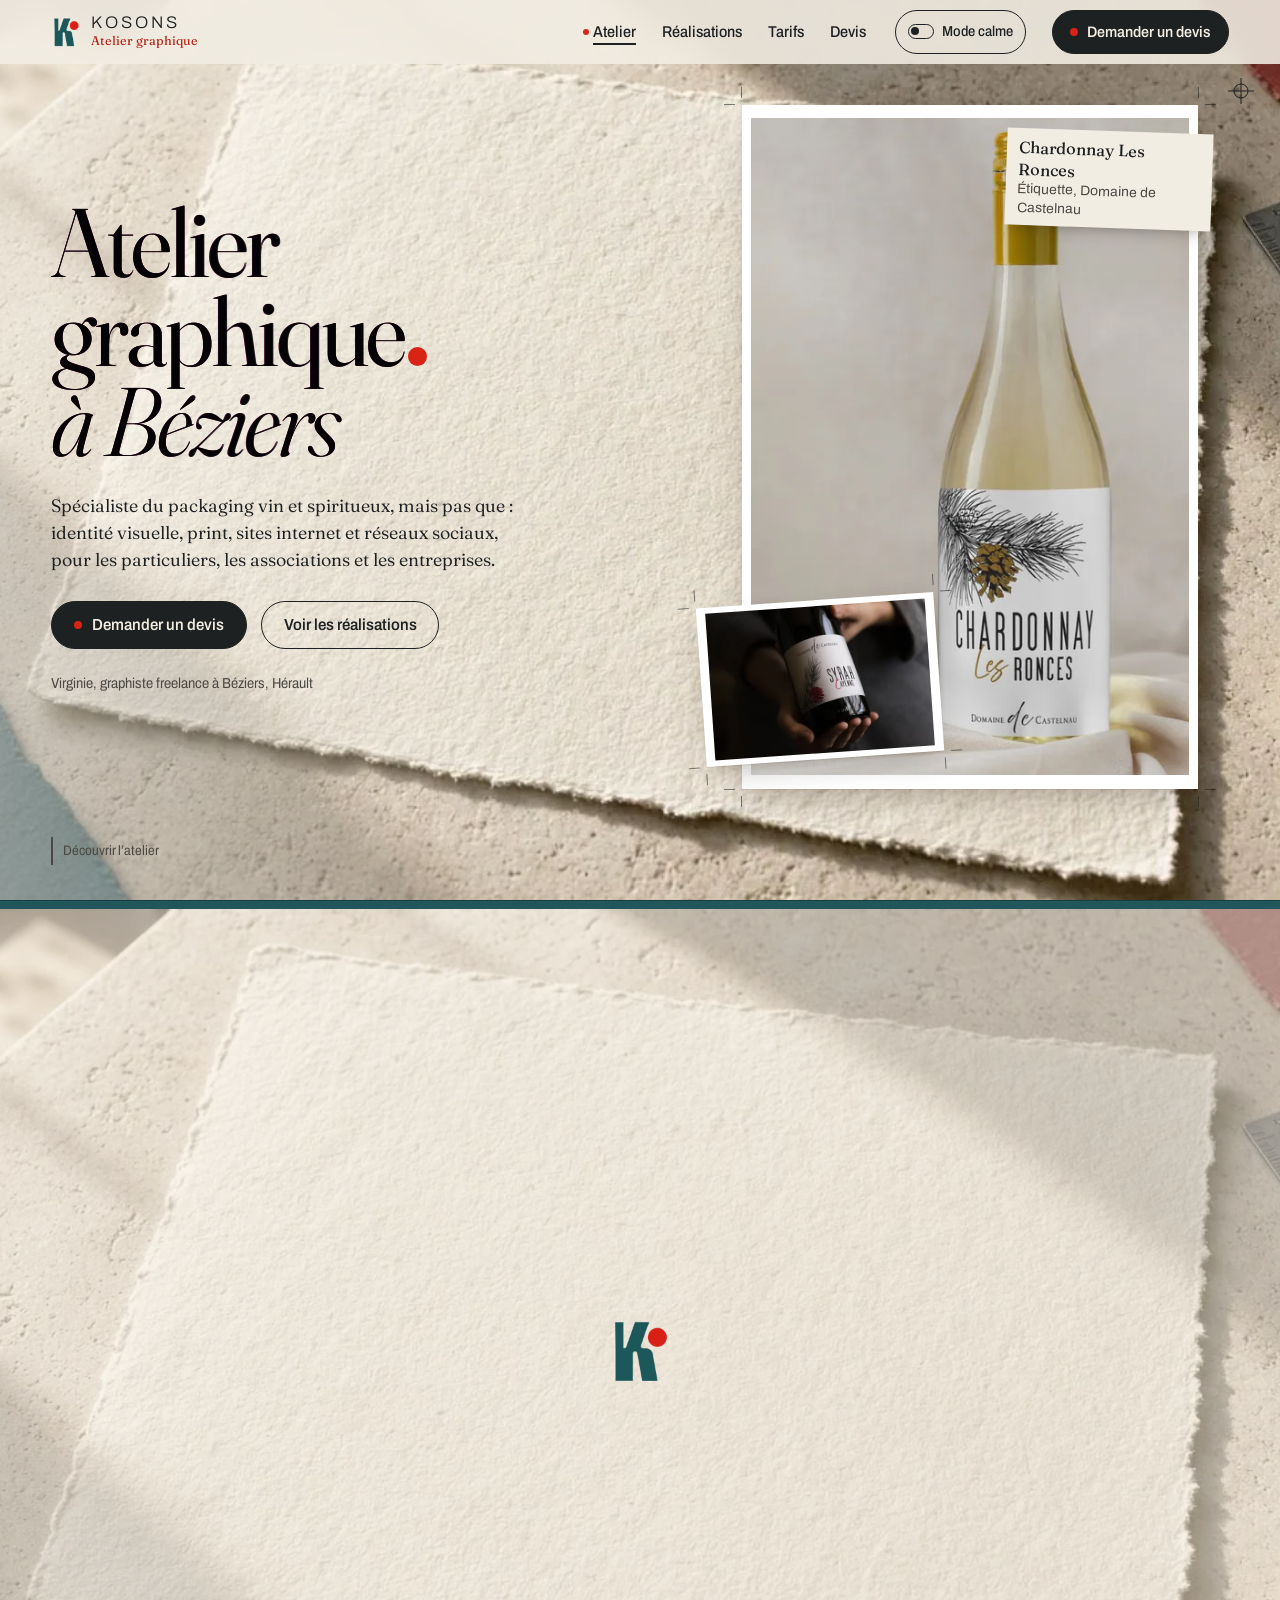
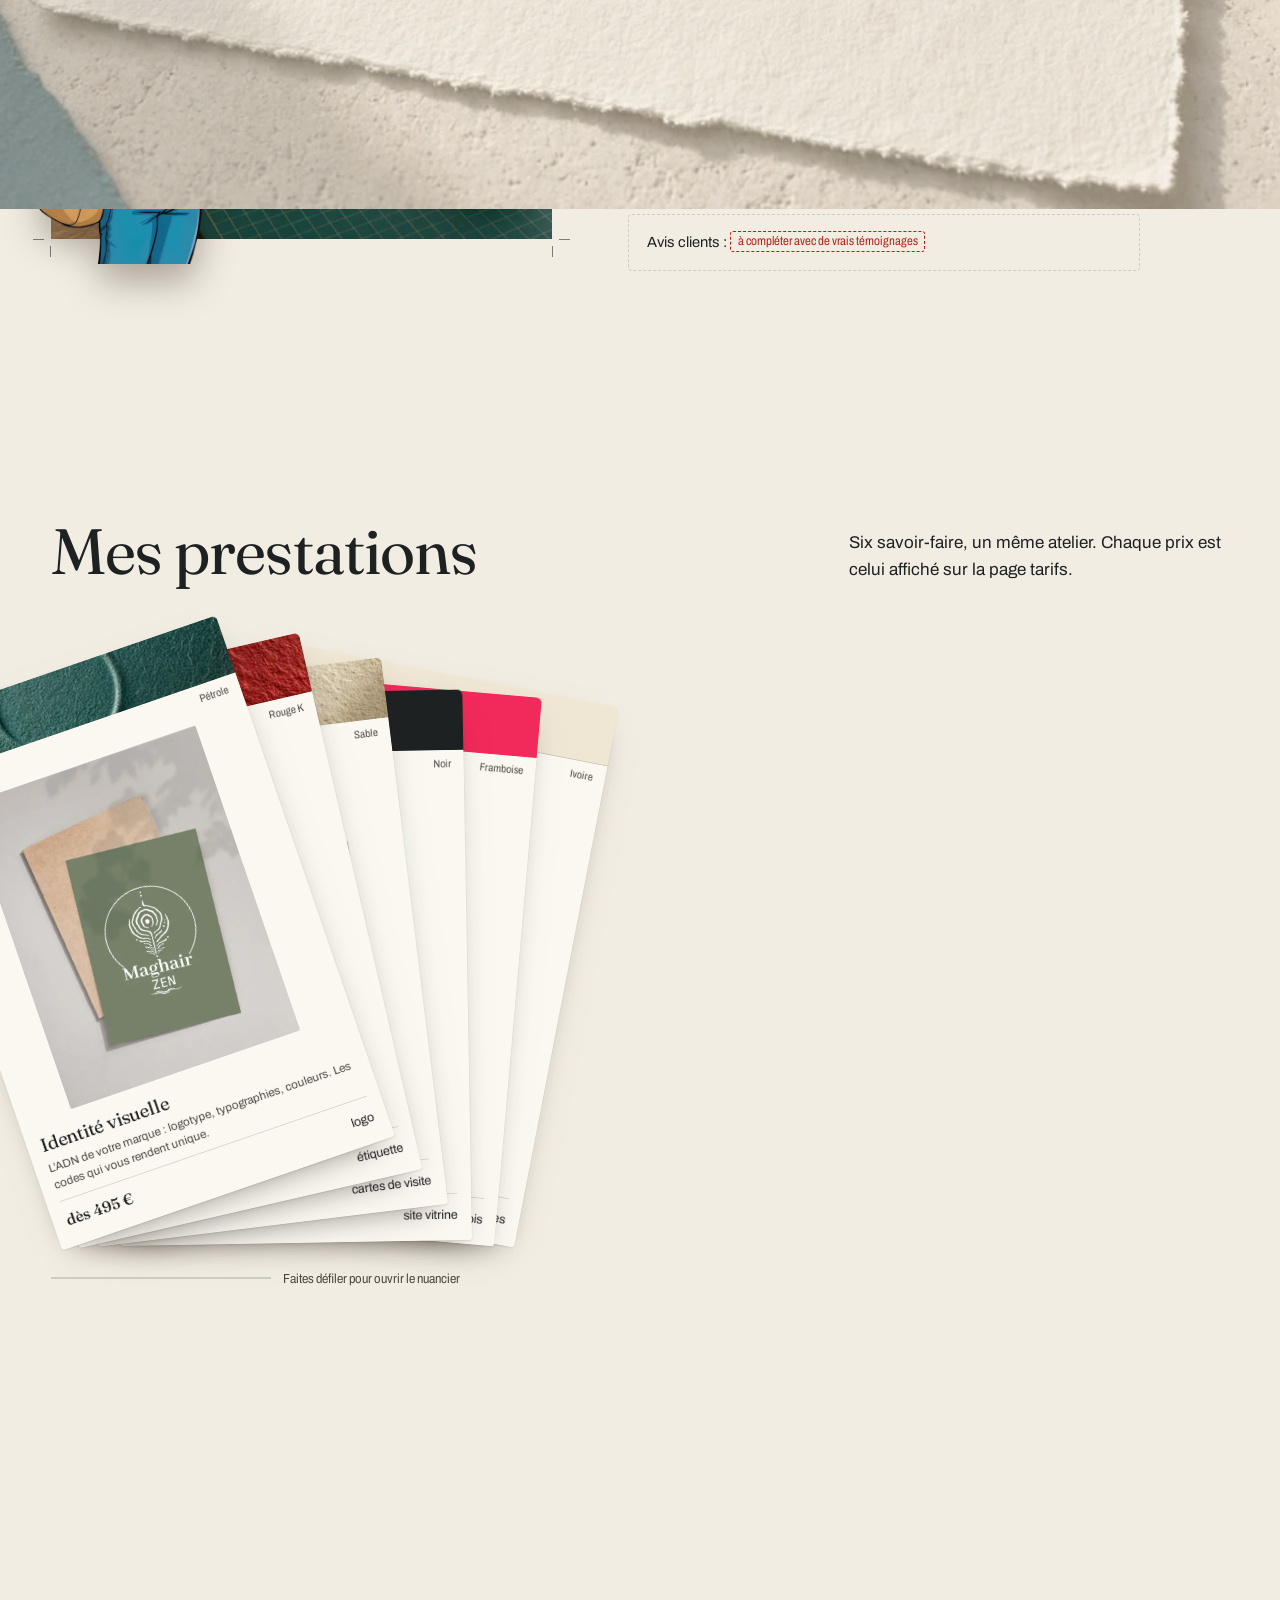
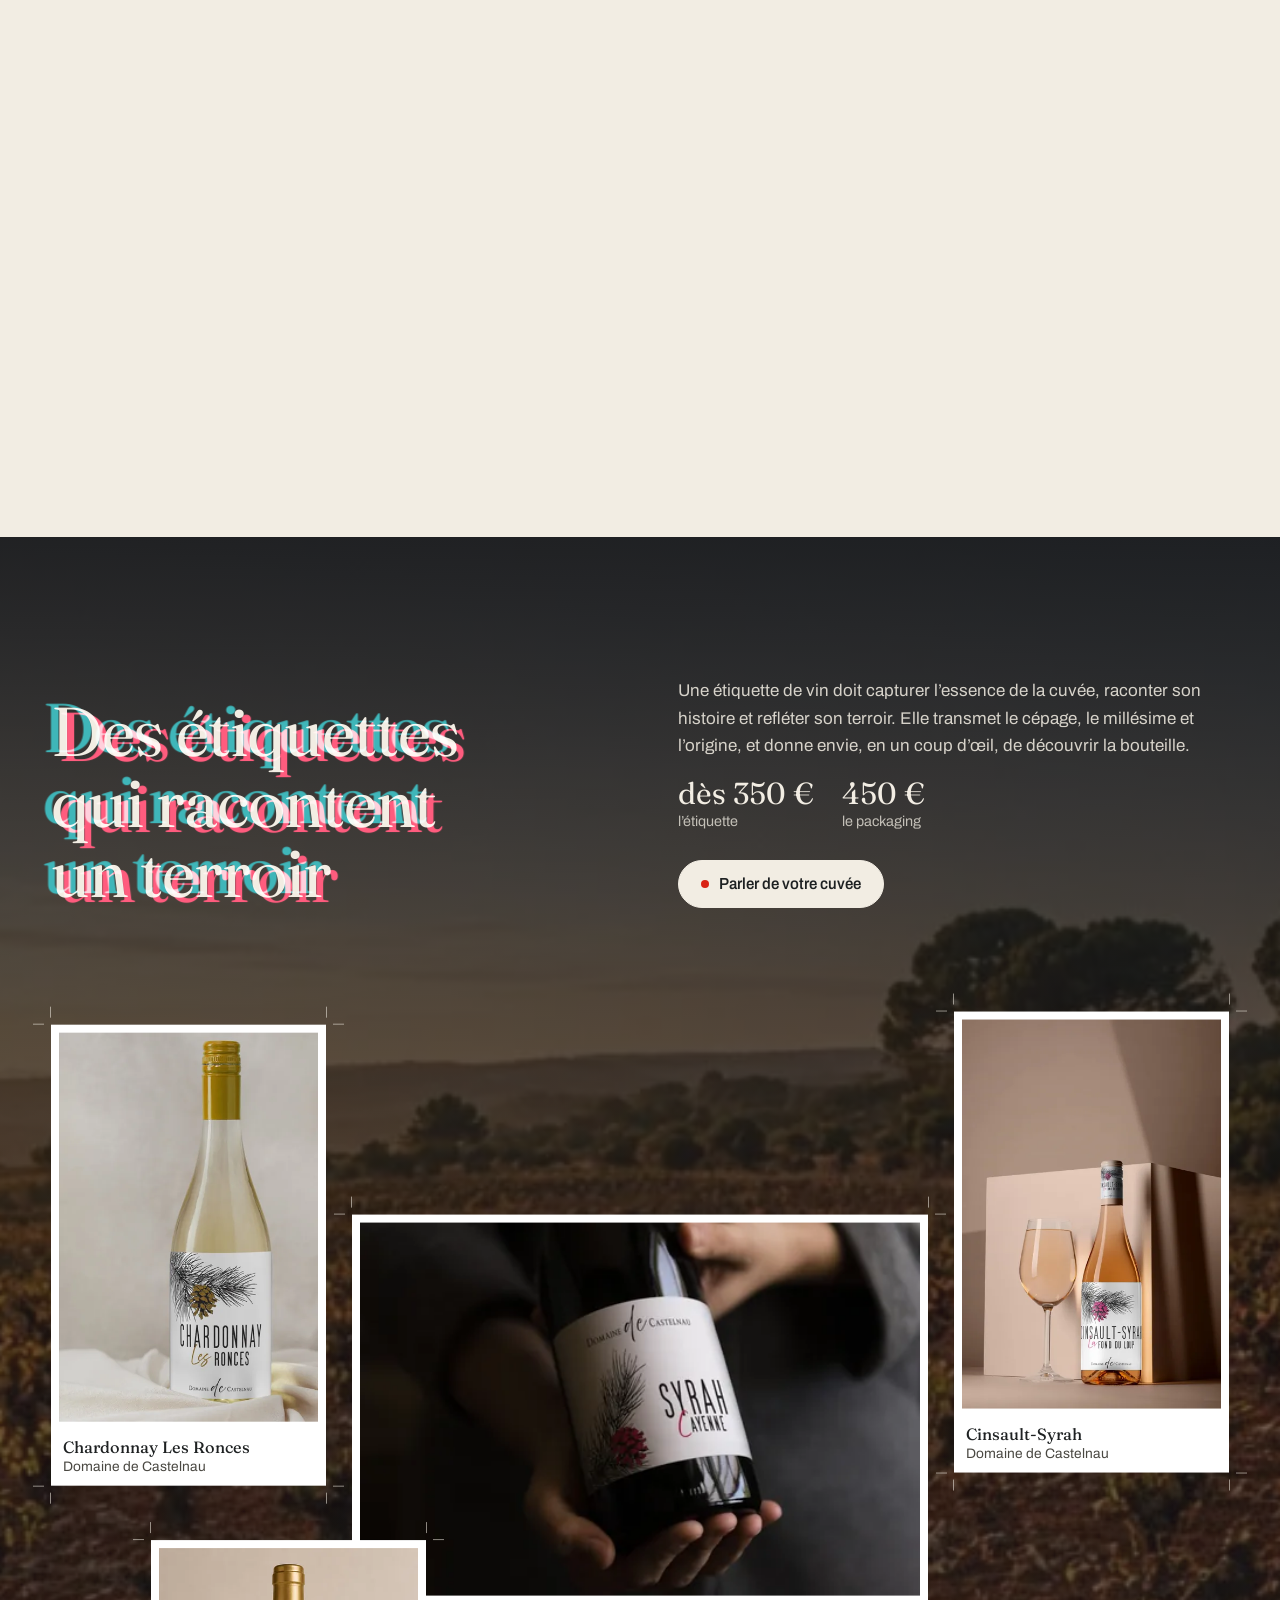
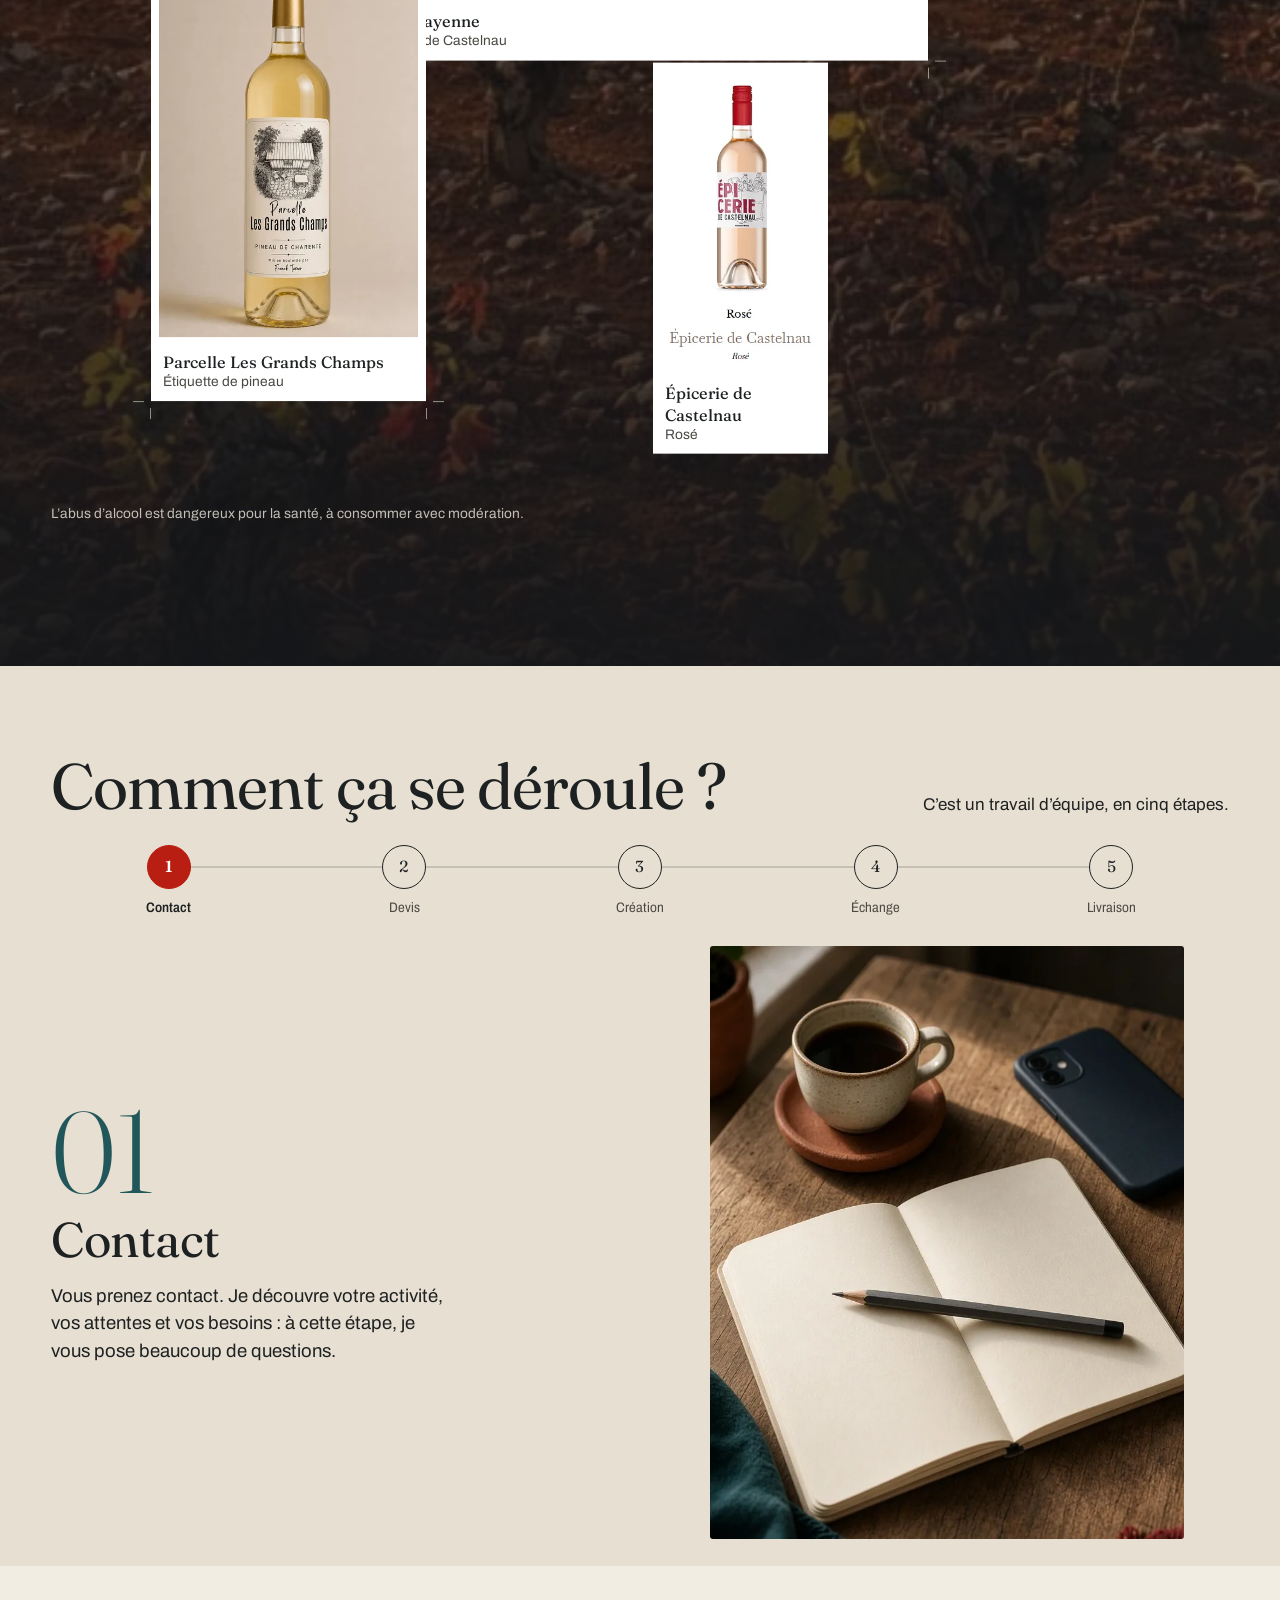
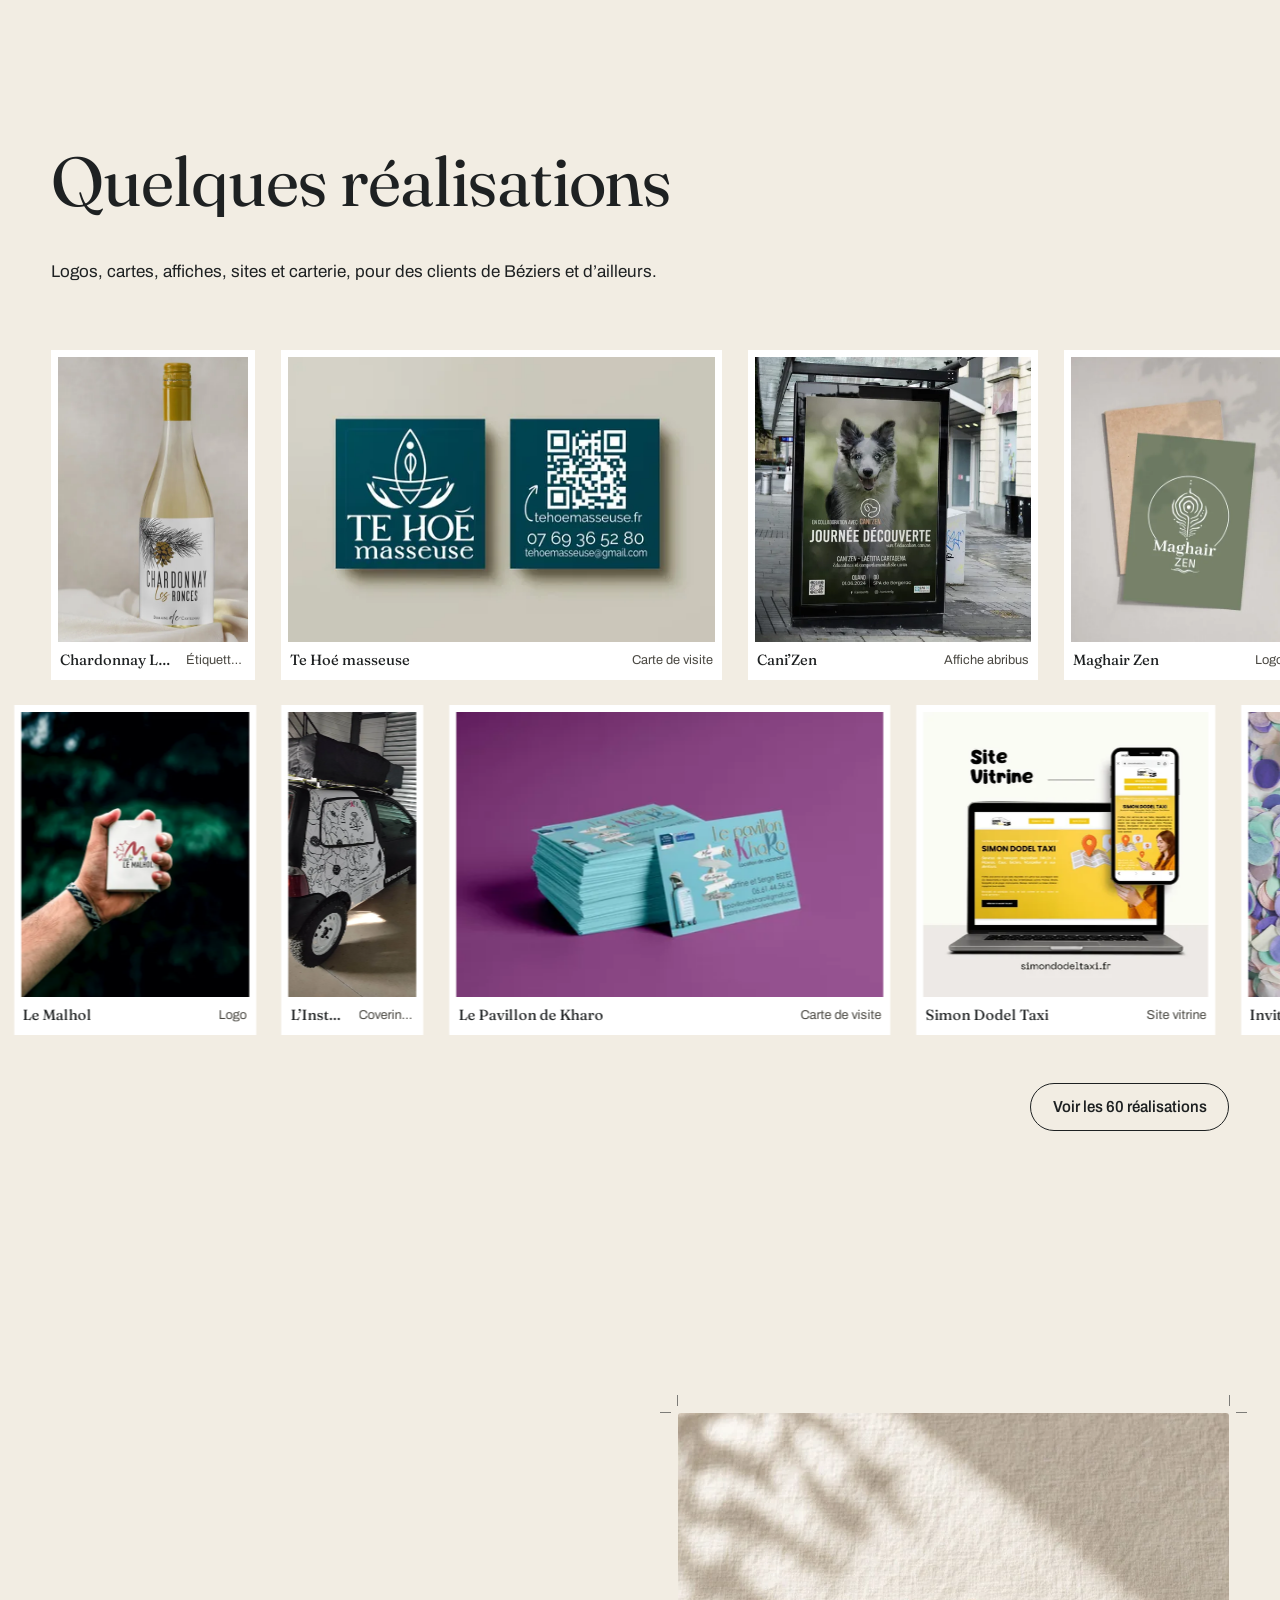
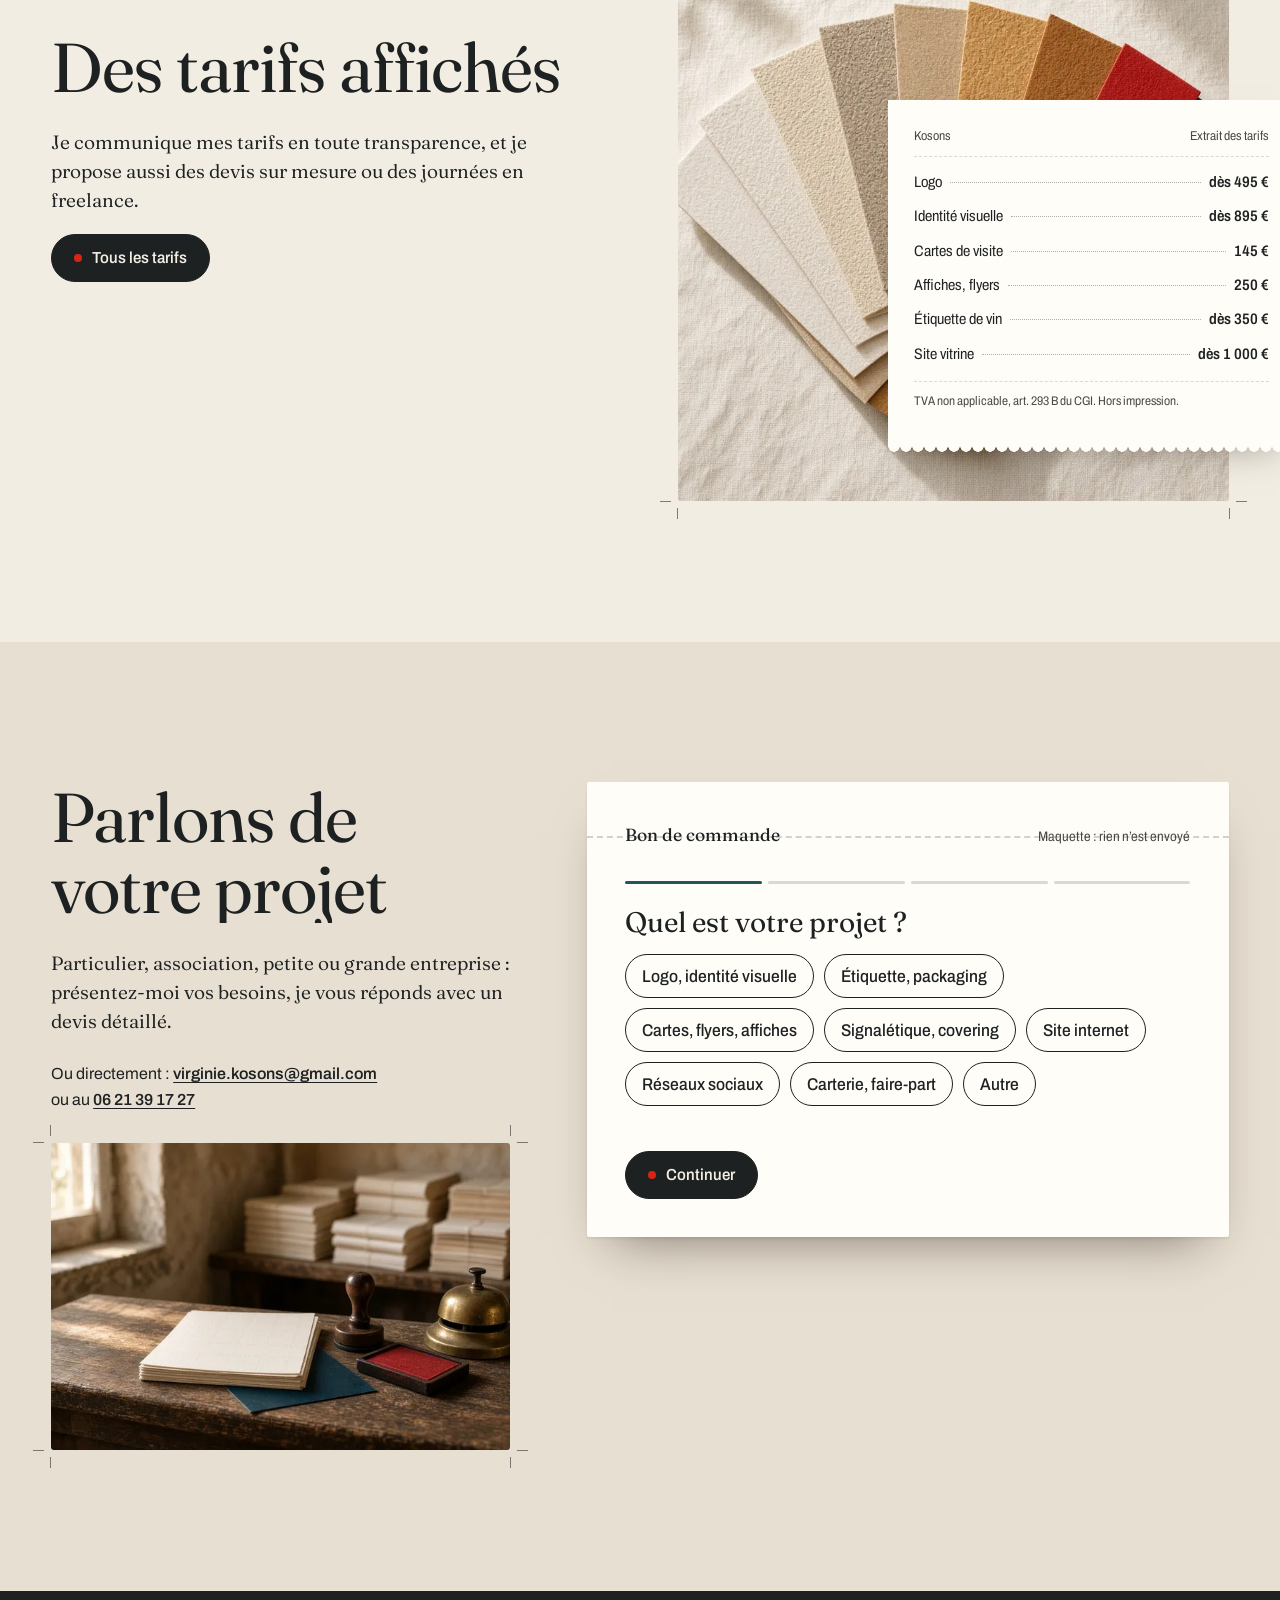
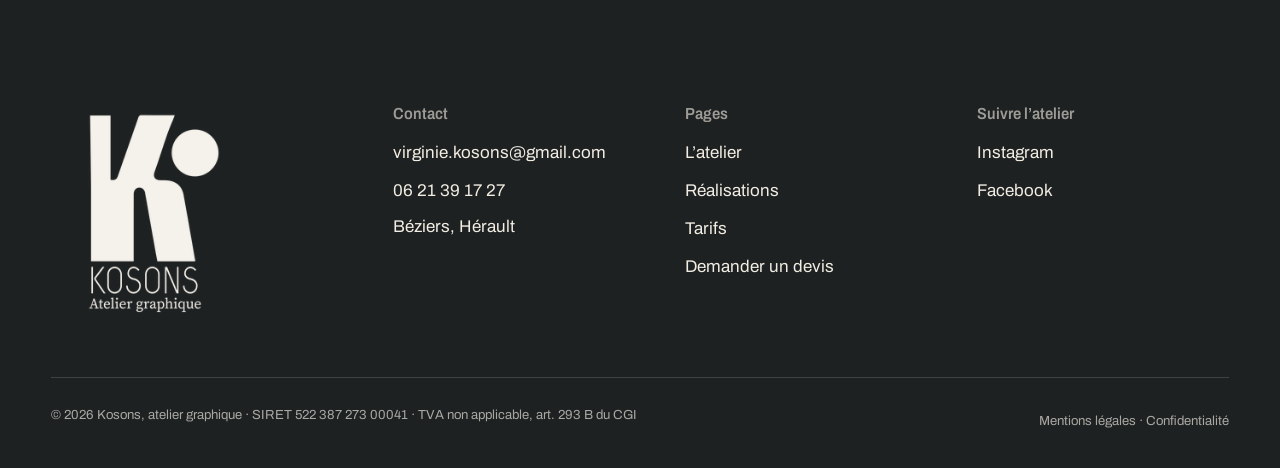
==== commit 4dbbe3ab: "Maquette Kosons v3 ouvertures" ====
--- a/index.html
+++ b/index.html
@@ -26,12 +26,12 @@
 <link rel="apple-touch-icon" href="/apple-touch-icon.png">
 <link rel="preload" href="/assets/fonts/fraunces-opsz.woff2" as="font" type="font/woff2" crossorigin>
 <link rel="preload" href="/assets/fonts/archivo-wdth.woff2" as="font" type="font/woff2" crossorigin>
-<link rel="stylesheet" href="/assets/css/site.css?v=2">
-<link rel="modulepreload" href="/assets/js/main.js?v=2">
-<link rel="modulepreload" href="/assets/js/noyau.js?v=2">
-<link rel="modulepreload" href="/assets/js/effets.js?v=2">
-<link rel="modulepreload" href="/assets/js/papier.js?v=2">
-<link rel="modulepreload" href="/assets/js/accueil.js?v=2">
+<link rel="stylesheet" href="/assets/css/site.css?v=3">
+<link rel="modulepreload" href="/assets/js/main.js?v=3">
+<link rel="modulepreload" href="/assets/js/noyau.js?v=3">
+<link rel="modulepreload" href="/assets/js/effets.js?v=3">
+<link rel="modulepreload" href="/assets/js/papier.js?v=3">
+<link rel="modulepreload" href="/assets/js/accueil.js?v=3">
 <script>
 (function(){var d=document.documentElement,c=null;try{c=localStorage.getItem("kosons-calme")}catch(e){}
 if(c==="1"||(c===null&&window.matchMedia&&matchMedia("(prefers-reduced-motion: reduce)").matches))d.classList.add("calme");
@@ -277,6 +277,6 @@
 <script defer src="/assets/js/lib/gsap.min.js"></script>
 <script defer src="/assets/js/lib/ScrollTrigger.min.js"></script>
 <script defer src="/assets/js/lib/SplitText.min.js"></script>
-<script type="module" src="/assets/js/main.js?v=2"></script>
+<script type="module" src="/assets/js/main.js?v=3"></script>
 </body>
 </html>
--- a/assets/css/site.css
+++ b/assets/css/site.css
@@ -249,30 +249,52 @@
 .court-tel { display: none; }
 .ouverture .tirages { grid-column: 2; grid-row: 1; position: relative; height: 100%; min-height: 0; display: flex; align-items: center; justify-content: center; }
 .ouverture .tirage--principal { position: relative; height: min(100%, 76vh); aspect-ratio: 1365 / 2048; max-width: 100%; background: #fff; padding: clamp(6px, 1vh, 12px); }
+@supports (height: 1cqh) {
+  .ouverture .tirages { container-type: size; }
+  .ouverture .tirage--principal { height: min(100cqh, 76vh, 100cqw * 2048 / 1365); max-width: none; }
+}
 .ouverture .tirage--second { position: absolute; left: -2%; bottom: 6%; width: min(46%, 300px); aspect-ratio: 1600 / 1067; background: #fff; padding: 6px; transform: rotate(-4deg); }
-.ouverture .tirage figcaption { position: absolute; right: calc(100% + 22px); top: 0; width: 12.5em; margin: 0; text-align: right; }
+.ouverture .tirage figcaption { position: absolute; right: -14px; top: 26px; width: max-content; max-width: 15em; margin: 0; padding: 8px 12px; background: var(--papier); box-shadow: 0 8px 18px -10px rgba(40, 30, 20, .55); transform: rotate(2deg); }
 .ouverture .pied-ouverture { grid-column: 1 / -1; grid-row: 2; display: flex; justify-content: space-between; align-items: center; gap: 16px; font-size: .86rem; font-stretch: 85%; color: var(--encre-2); }
 .ouverture .pied-ouverture .defiler { display: inline-flex; align-items: center; gap: 10px; text-decoration: none; min-height: 44px; }
 .defiler .trait { width: 1.5px; height: 28px; background: currentColor; transform-origin: top; animation: trait 2.2s var(--ease) infinite; }
 @keyframes trait { 0% { transform: scaleY(0); } 50% { transform: scaleY(1); transform-origin: top; } 51% { transform-origin: bottom; } 100% { transform: scaleY(0); transform-origin: bottom; } }
 .ouverture .mire--1 { right: calc(var(--gouttiere) * .5); top: calc(var(--entete-h) + 14px); }
 
-@media (max-width: 859px) {
+/* tablette et fenêtre étroite : deux colonnes resserrées */
+@media (max-width: 999px) { .ouverture .tirage figcaption { display: none; } }
+@media (min-width: 600px) and (max-width: 999px) {
+  .ouverture .cadre { grid-template-columns: minmax(0, 1.2fr) minmax(0, .8fr); }
+  .titre-ouverture { font-size: clamp(2.4rem, min(8.4vw, 12vh), 6rem); }
+  .ouverture .chapo { font-size: clamp(.98rem, 2.2vw, 1.15rem); }
+  .ouverture .tirage--second { left: -10%; bottom: 5%; width: min(58%, 230px); }
+}
+@supports (height: 1cqh) {
+  @media (min-width: 600px) and (max-width: 999px) and (min-height: 521px) {
+    /* la petite photo s'accroche au bas de la bouteille, quelle que soit la hauteur de la colonne */
+    .ouverture .tirage--second { bottom: auto; top: calc(50cqh + min(100cqh, 76vh, 100cqw * 2048 / 1365) / 2 - min(58cqw, 230px) * .52); }
+  }
+}
+/* téléphone : texte en haut, tirages dimensionnés par la hauteur disponible */
+@media (max-width: 599px) {
   .ouverture .cadre { grid-template-columns: minmax(0, 1fr); grid-template-rows: auto minmax(0, 1fr) auto; gap: 14px; }
   .ouverture .texte { grid-row: 1; }
-  .titre-ouverture { font-size: clamp(2.9rem, min(13.5vw, 8.4vh), 5.6rem); }
+  .titre-ouverture { font-size: clamp(2.5rem, min(13.5vw, 8.4vh), 5.6rem); margin-bottom: clamp(10px, 2vh, 22px); }
   .ouverture .tirages { grid-column: 1; grid-row: 2; justify-content: flex-end; }
-  .ouverture .tirage--principal { height: 100%; }
-  .ouverture .tirage--second { left: 0; bottom: 10%; width: min(52%, 280px); }
-  .ouverture .tirage figcaption { display: none; }
+  .ouverture .tirage--second { left: 0; bottom: 6%; height: min(64%, 210px); width: auto; max-width: 56%; }
   .ouverture .pied-ouverture { grid-row: 3; }
   .ouverture .signature { display: none; }
   .ouverture .bouton { padding: .6em 1.05em; font-size: .95rem; }
   .ouverture .ambiance::after { background: linear-gradient(180deg, rgba(242, 237, 227, .7), rgba(242, 237, 227, 0) 55%); }
 }
-@media (max-width: 420px) { .long-tel { display: none; } .court-tel { display: inline; } }
-@media (max-width: 859px) and (max-height: 700px) { .ouverture .chapo { display: none; } }
-
+@media (max-width: 599px) and (max-height: 760px) { .ouverture .chapo { display: none; } .ouverture .pied-ouverture { display: none; } .ouverture .cadre { grid-template-rows: auto minmax(0, 1fr); } }
+@media (max-width: 374px) { .ouverture .actions .bouton:first-child { display: none; } }
+/* écrans bas (téléphone à l'horizontale) : l'essentiel seulement */
+@media (min-width: 600px) and (max-height: 520px) {
+  .ouverture .chapo, .ouverture .signature, .ouverture .pied-ouverture { display: none; }
+  .ouverture .cadre { grid-template-rows: minmax(0, 1fr); }
+  .titre-ouverture { font-size: clamp(2rem, 14vh, 4.4rem); }
+}
 /* ruban */
 .ruban { position: relative; overflow: hidden; background: var(--petrole); color: var(--papier); padding: clamp(14px, 2vw, 24px) 0; border-block: 1px solid var(--petrole-fonce); }
 .ruban-piste { display: flex; width: max-content; will-change: transform; }
@@ -574,6 +596,13 @@
 .ouverture-t .taux { display: flex; gap: clamp(24px, 4vw, 64px); margin: clamp(16px, 3vh, 34px) 0; flex-wrap: wrap; }
 .ouverture-t .taux div { font-size: .92rem; color: var(--encre-2); }
 .ouverture-t .taux strong { display: block; font-family: var(--serif); font-weight: 380; font-size: clamp(2.2rem, min(4.4vw, 8vh), 4.2rem); line-height: 1; color: var(--encre); }
+@media (max-width: 599px), (max-height: 520px) {
+  .ouverture-t .sommaire { flex-wrap: nowrap; overflow-x: auto; margin-right: calc(var(--gouttiere) * -1); padding: 2px var(--gouttiere) 4px 2px; scrollbar-width: none; }
+  .ouverture-t .sommaire::-webkit-scrollbar { display: none; }
+  .ouverture-t .sommaire a { flex: none; }
+}
+@media (max-height: 620px) { .ouverture-t .chapo { display: none; } }
+@media (max-height: 520px) { .ouverture-t h1 { font-size: clamp(2.2rem, 15vh, 4rem); } .ouverture-t .taux { margin: 10px 0 14px; } .ouverture-t .taux strong { font-size: clamp(1.7rem, 9vh, 2.6rem); } }
 .sommaire { display: flex; flex-wrap: wrap; gap: 8px 10px; }
 .sommaire a { display: inline-flex; align-items: center; min-height: 44px; padding: 0 16px; border: 1.5px solid var(--encre); border-radius: 999px; text-decoration: none; font-weight: 500; font-stretch: 90%; background: rgba(242, 237, 227, .6); }
 .sommaire a:hover { background: var(--encre); color: var(--papier); }
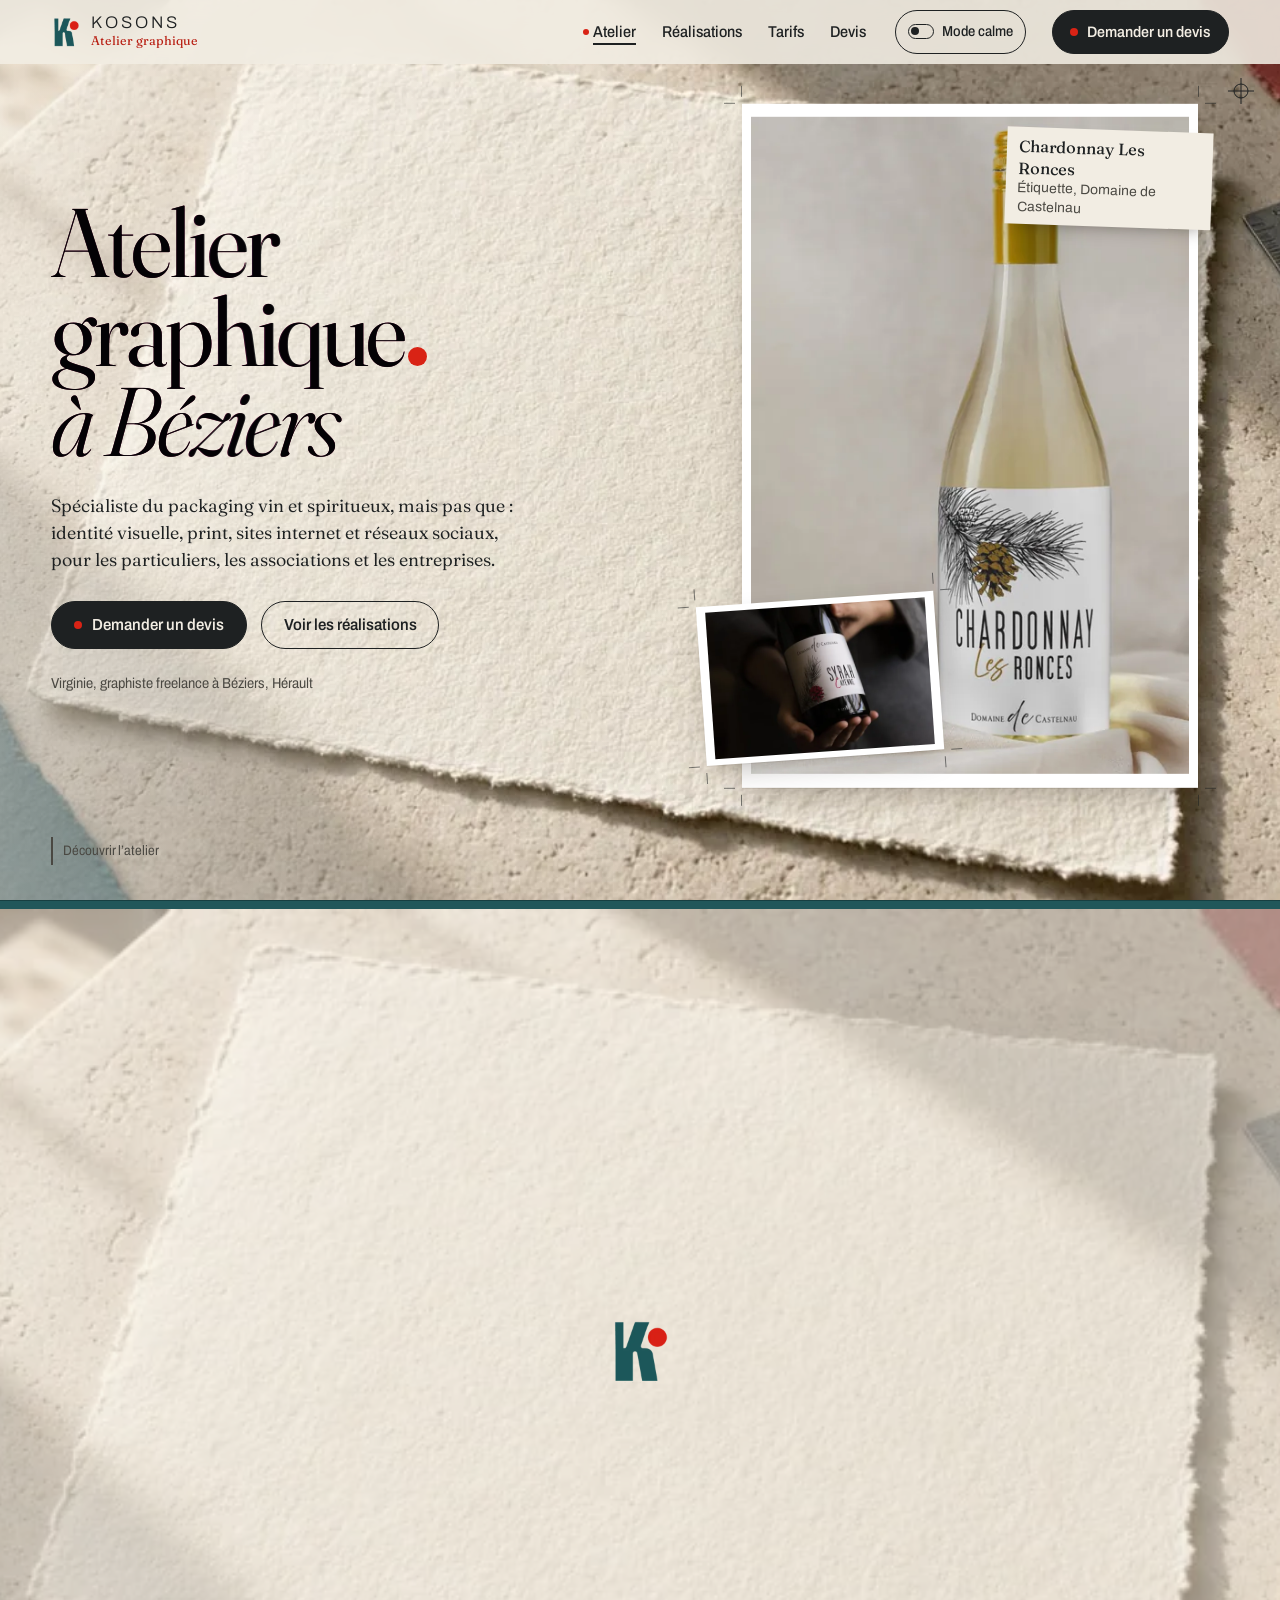
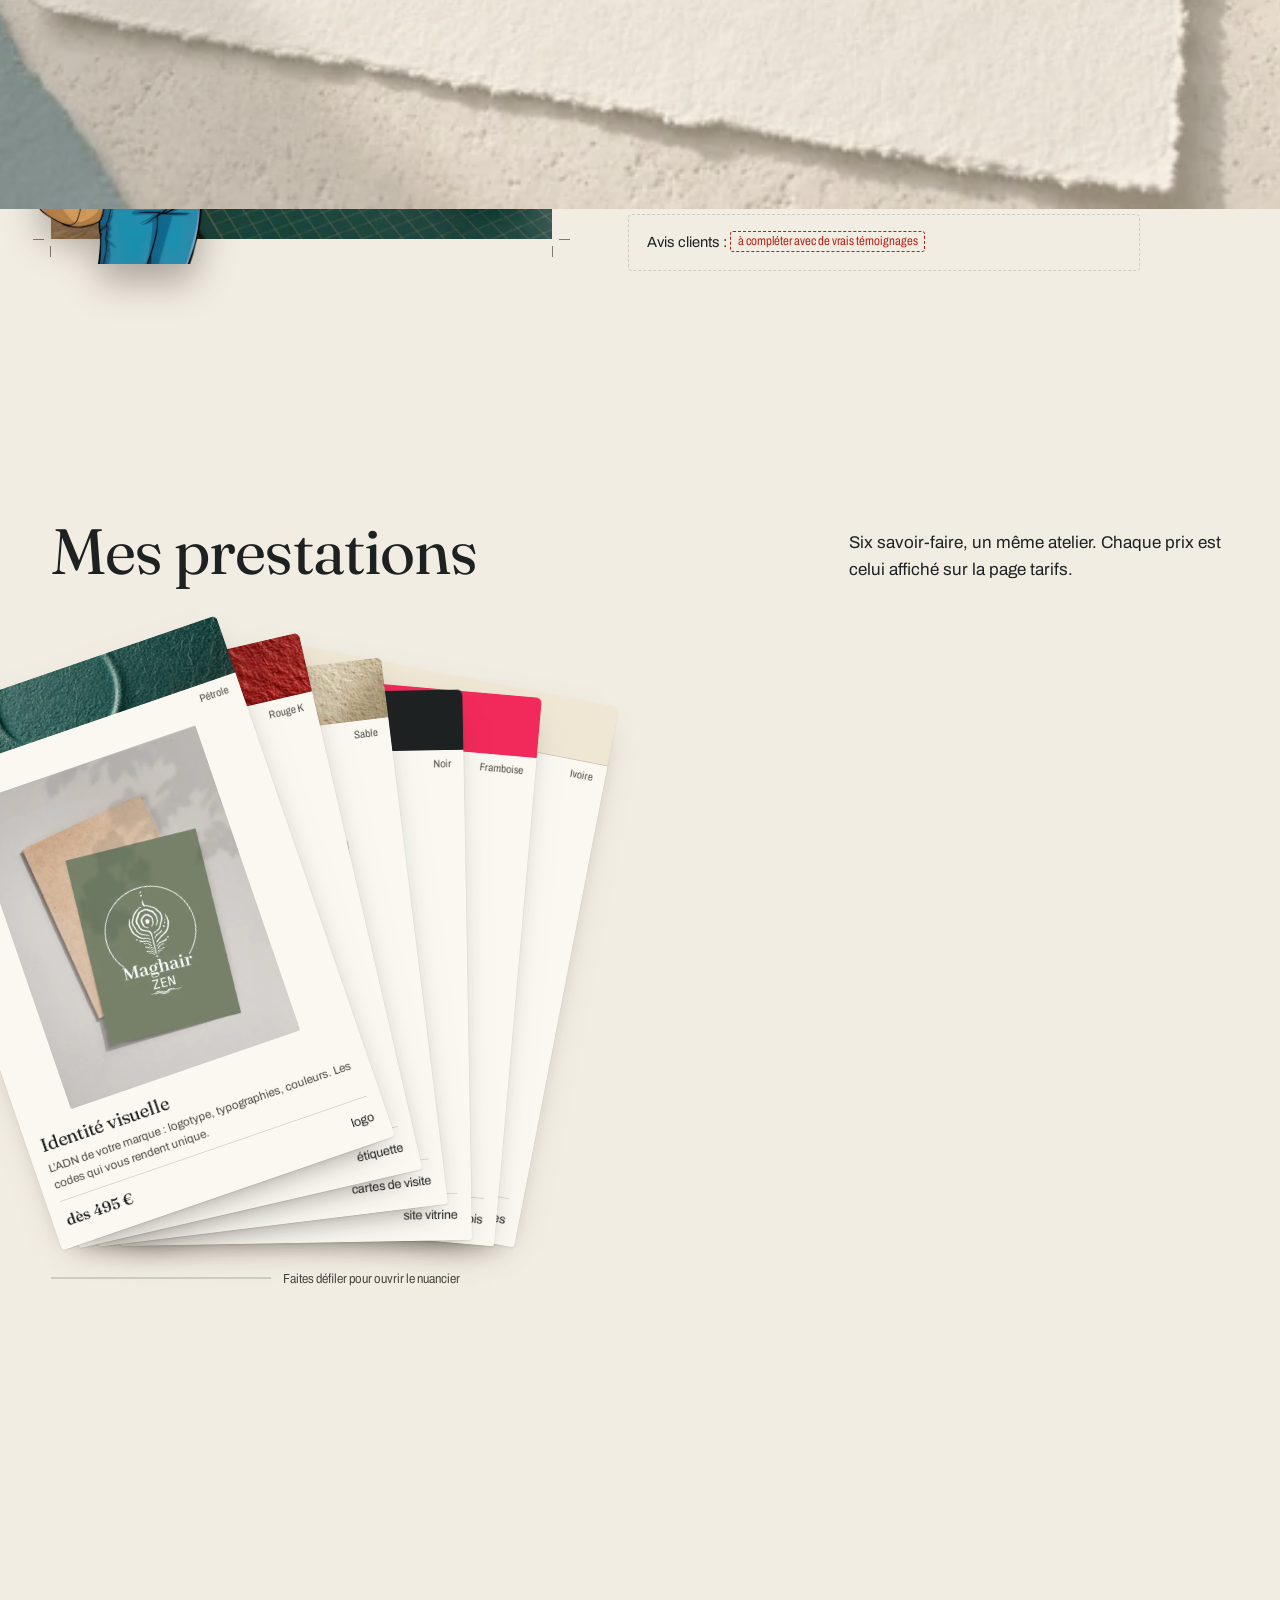
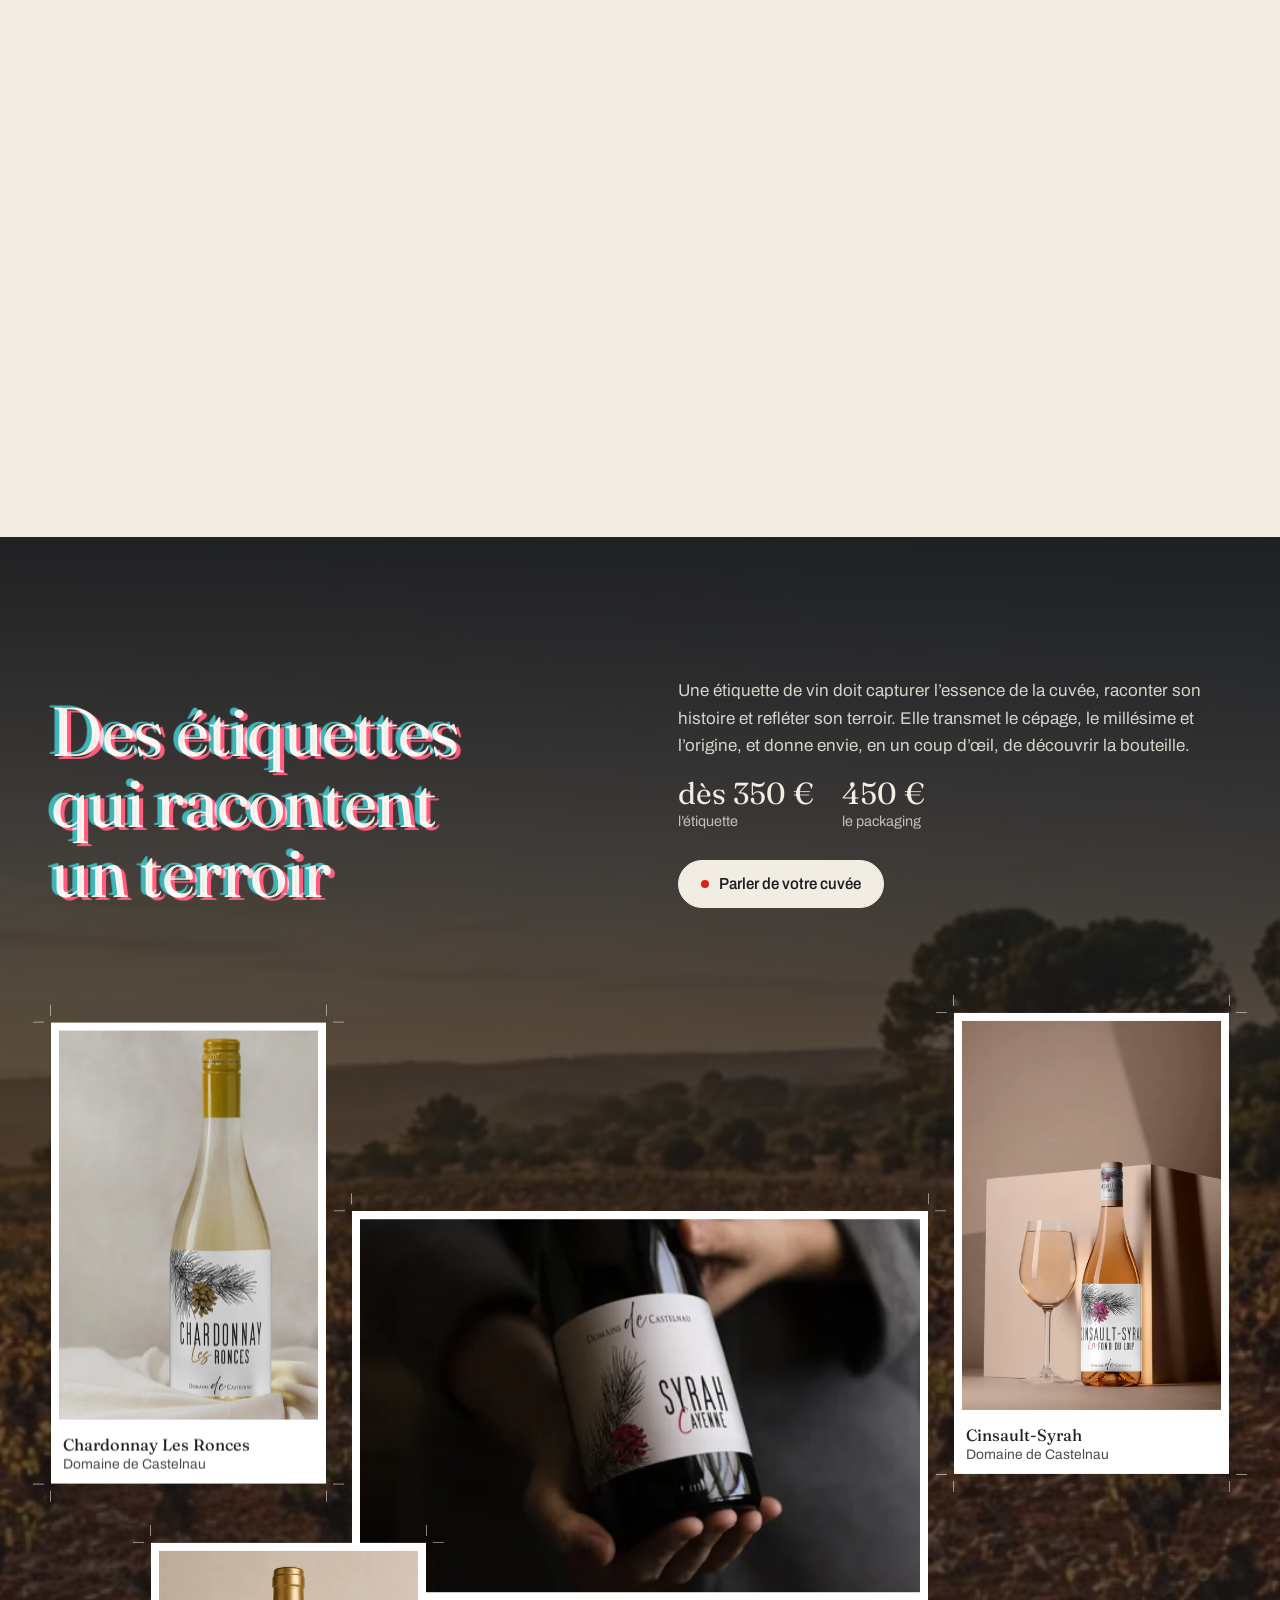
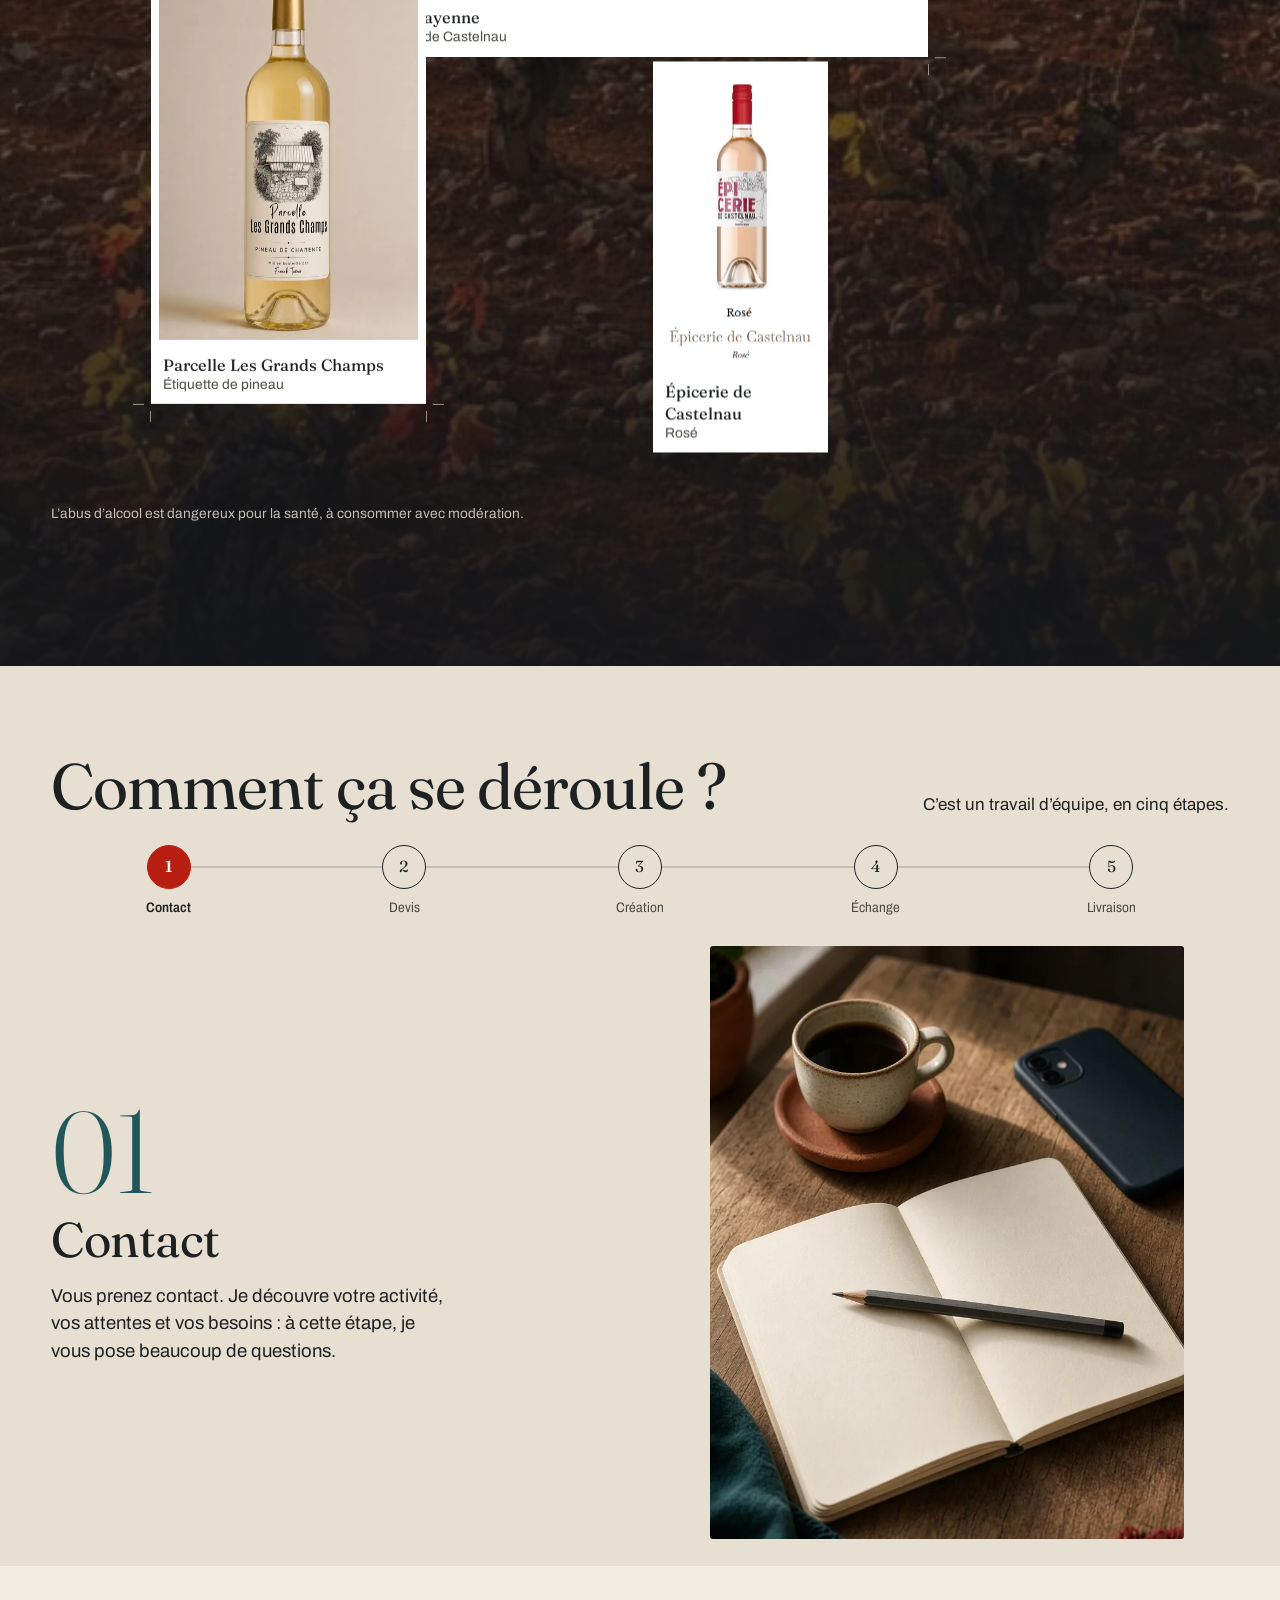
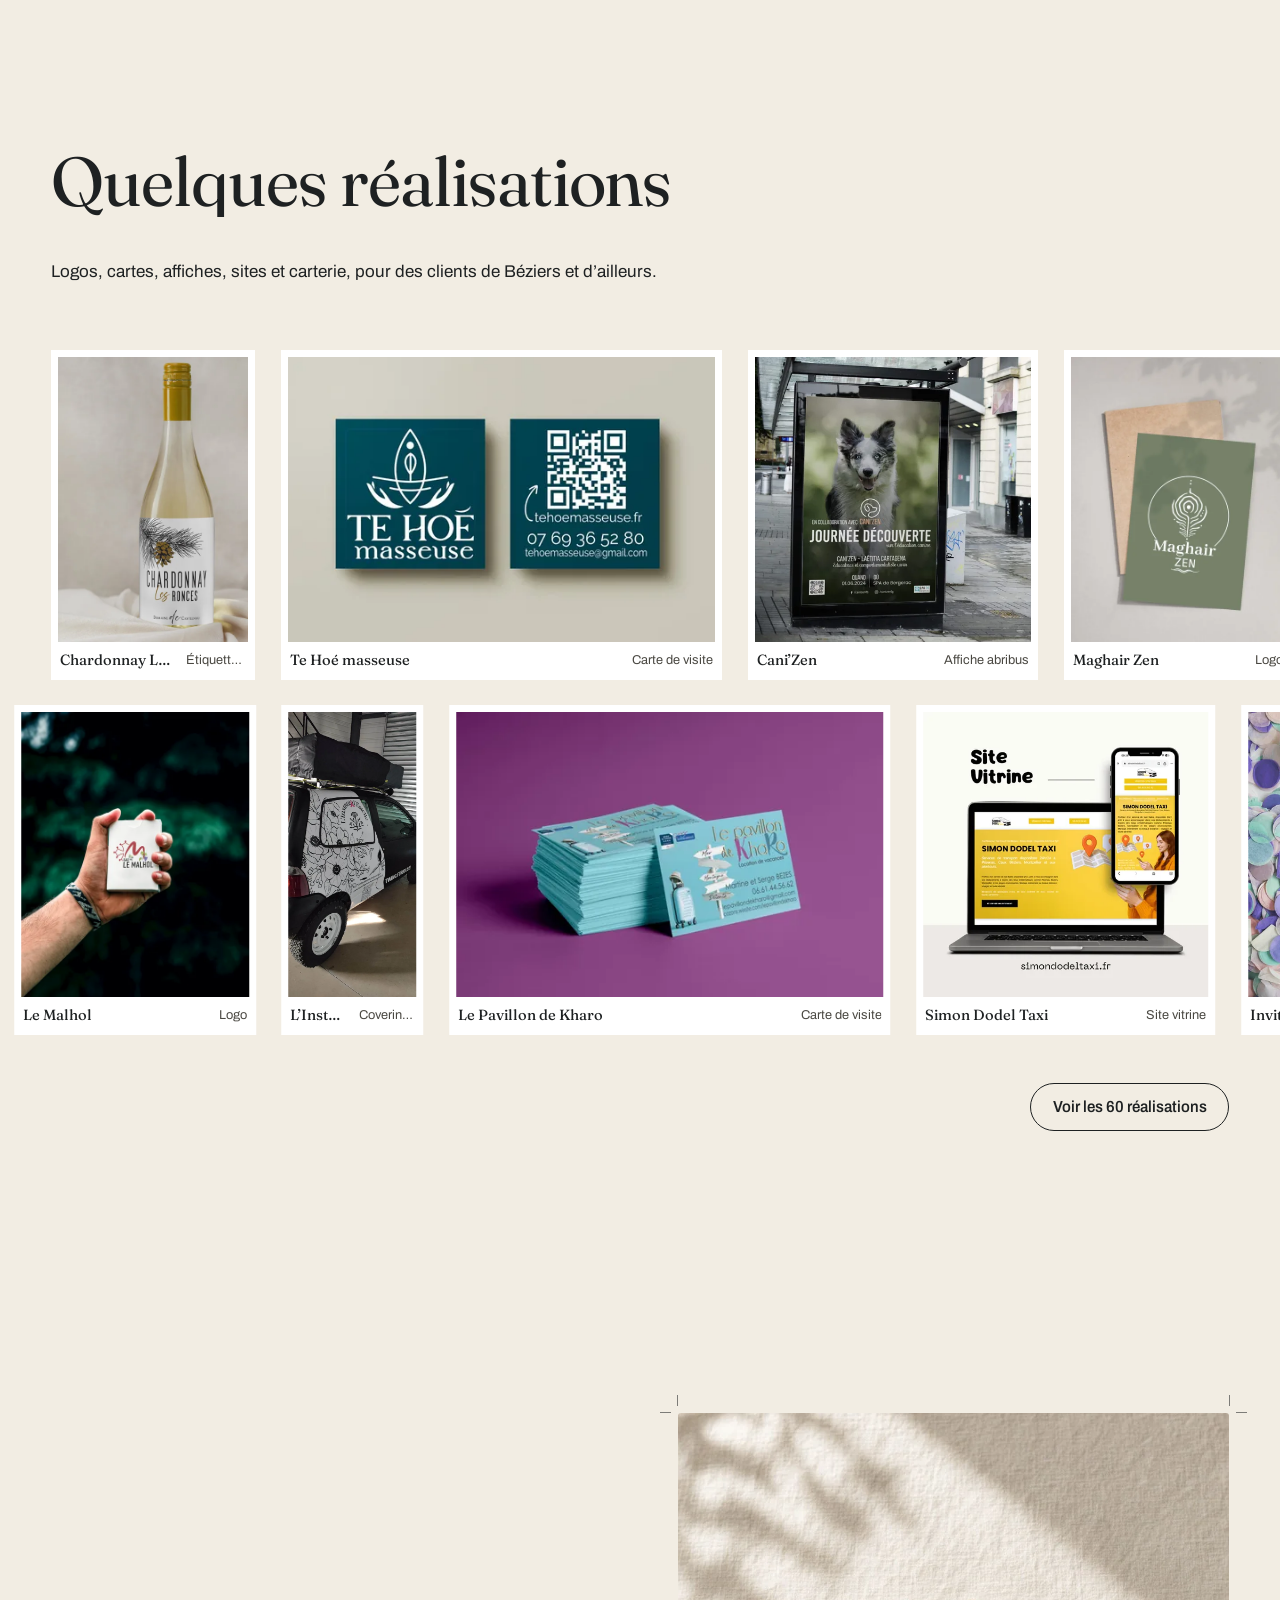
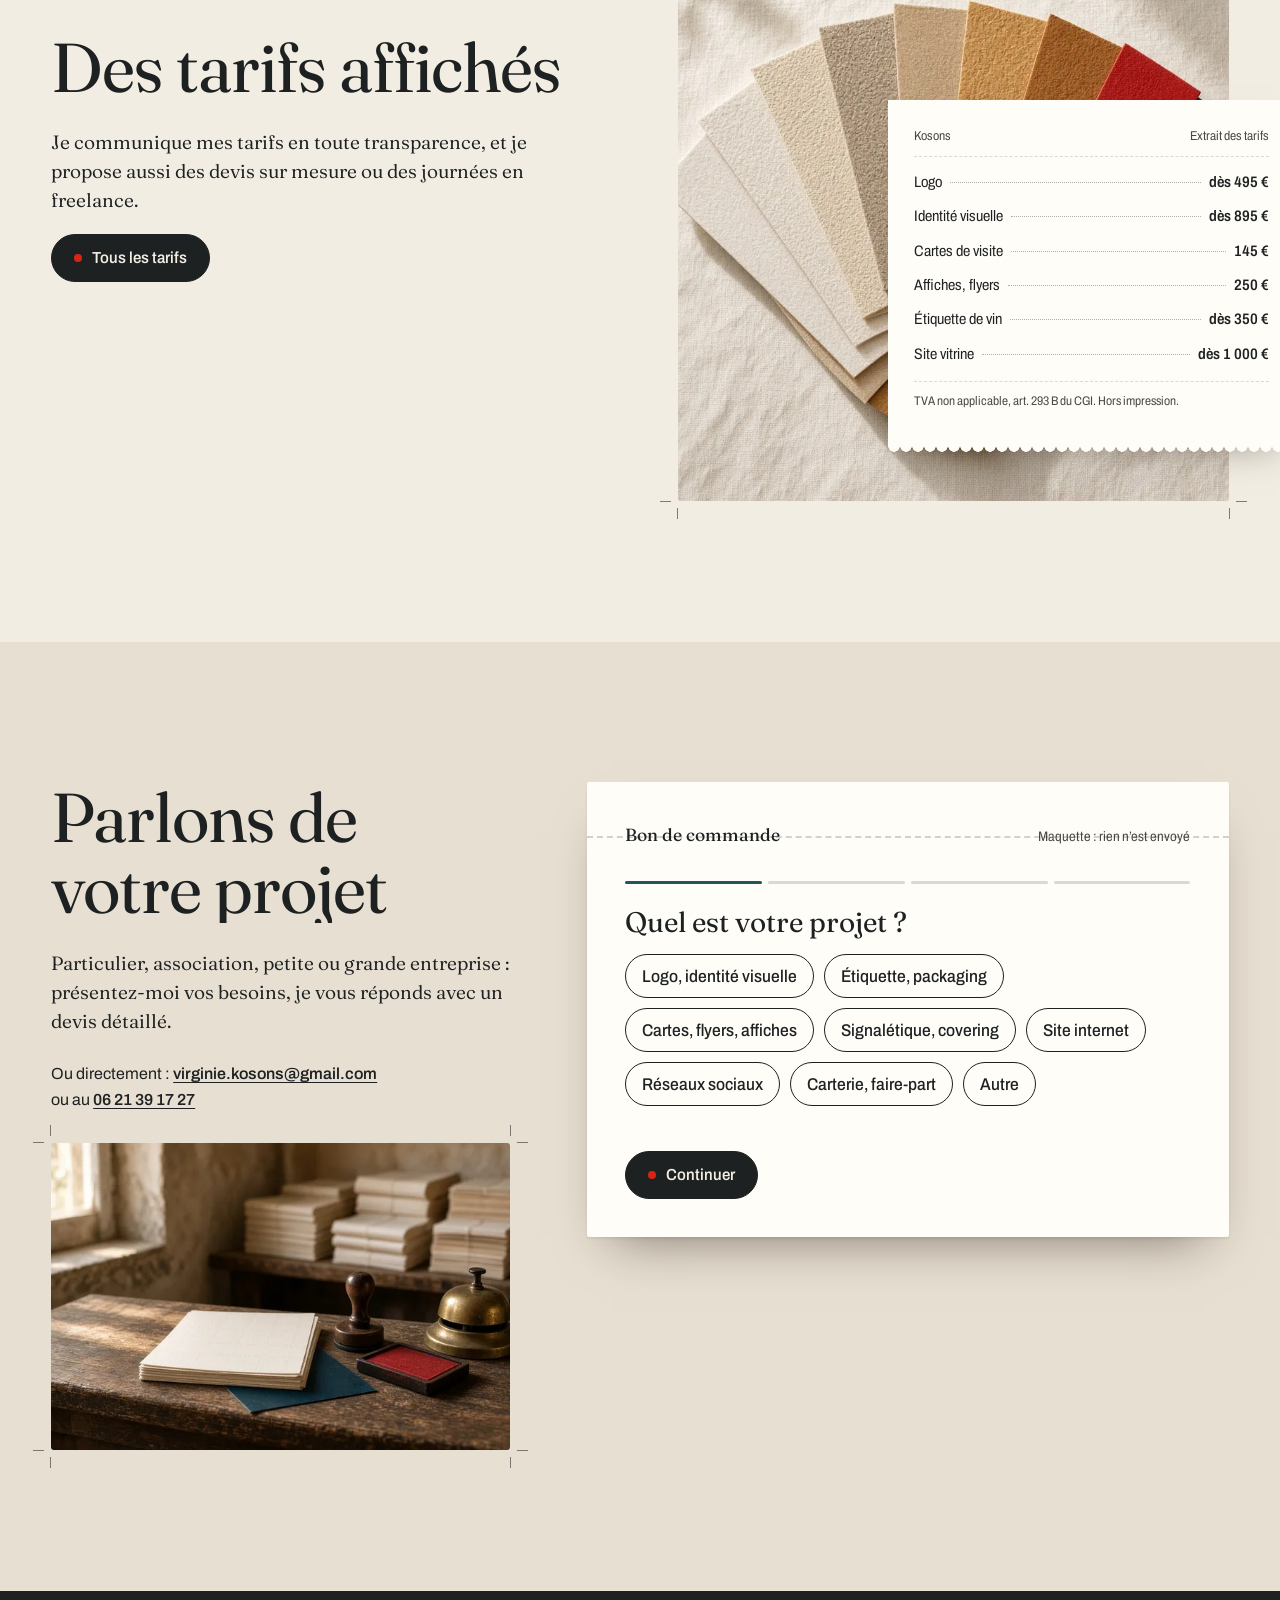
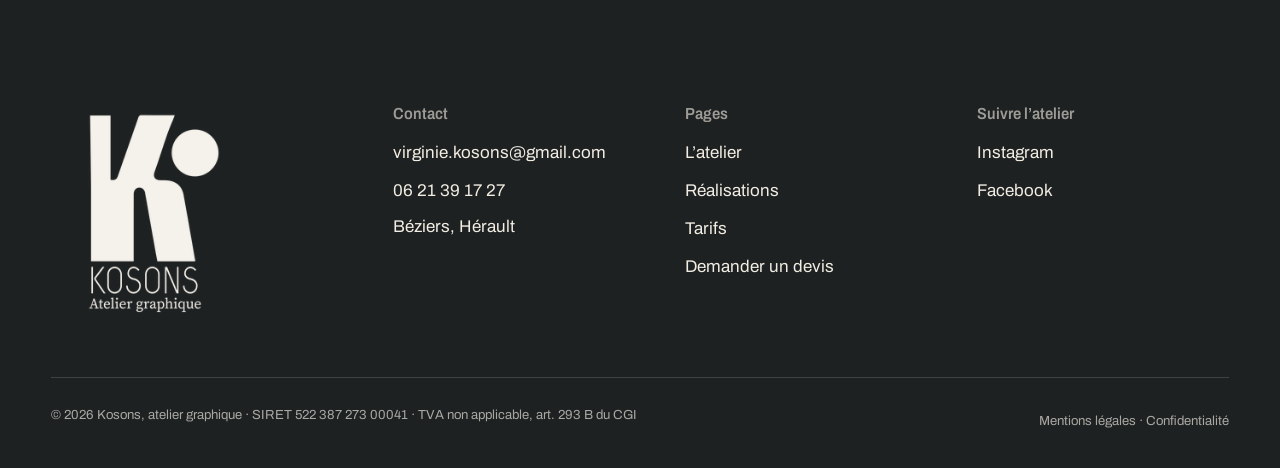
==== commit 35460bb9: "Maquette Kosons v4 effets et transitions" ====
--- a/index.html
+++ b/index.html
@@ -26,15 +26,15 @@
 <link rel="apple-touch-icon" href="/apple-touch-icon.png">
 <link rel="preload" href="/assets/fonts/fraunces-opsz.woff2" as="font" type="font/woff2" crossorigin>
 <link rel="preload" href="/assets/fonts/archivo-wdth.woff2" as="font" type="font/woff2" crossorigin>
-<link rel="stylesheet" href="/assets/css/site.css?v=3">
-<link rel="modulepreload" href="/assets/js/main.js?v=3">
-<link rel="modulepreload" href="/assets/js/noyau.js?v=3">
-<link rel="modulepreload" href="/assets/js/effets.js?v=3">
-<link rel="modulepreload" href="/assets/js/papier.js?v=3">
-<link rel="modulepreload" href="/assets/js/accueil.js?v=3">
+<link rel="stylesheet" href="/assets/css/site.css?v=4">
+<link rel="modulepreload" href="/assets/js/main.js?v=4">
+<link rel="modulepreload" href="/assets/js/noyau.js?v=4">
+<link rel="modulepreload" href="/assets/js/effets.js?v=4">
+<link rel="modulepreload" href="/assets/js/accueil.js?v=4">
 <script>
 (function(){var d=document.documentElement,c=null;try{c=localStorage.getItem("kosons-calme")}catch(e){}
-if(c==="1"||(c===null&&window.matchMedia&&matchMedia("(prefers-reduced-motion: reduce)").matches))d.classList.add("calme");
+var calme=c==="1"||(c===null&&window.matchMedia&&matchMedia("(prefers-reduced-motion: reduce)").matches);if(calme)d.classList.add("calme");
+try{if(!calme&&sessionStorage.getItem("kosons-rideau")==="1")d.classList.add("rideau-actif")}catch(e){}
 setTimeout(function(){d.classList.remove("chargement")},2500);})();
 </script>
 </head>
@@ -98,35 +98,35 @@
 <div class="cadre">
 <div class="nuancier-intro planche-marge"><h2 id="titre-prestations">Mes prestations</h2><p>Six savoir-faire, un même atelier. Chaque prix est celui affiché sur la page tarifs.</p></div>
 <div class="nuancier-fenetre"><div class="nuancier-piste"><a class="lame lame--petrole" href="/tarifs#identite">
-<span class="lame-puce" aria-hidden="true"><img class="" src="/assets/img/ambiance/prestations-texture-petrole-784.webp" srcset="/assets/img/ambiance/prestations-texture-petrole-400.webp 400w, /assets/img/ambiance/prestations-texture-petrole-784.webp 784w" sizes="(max-width: 760px) 76vw, 22vw" width="784" height="980" alt="" loading="lazy" decoding="async"></span>
-<span class="lame-ref" aria-hidden="true"><b>Kosons 21575A</b><span>Pétrole</span></span>
-<span class="lame-visuel"><img class="" src="/assets/img/r/maghair-zen-960.webp" srcset="/assets/img/r/maghair-zen-480.webp 480w, /assets/img/r/maghair-zen-960.webp 960w, /assets/img/r/maghair-zen-1080.webp 1080w" sizes="(max-width: 760px) 70vw, 22vw" width="1080" height="1440" alt="Maghair Zen, logo" loading="lazy" decoding="async" data-loupe="/assets/img/r/maghair-zen-1080.webp" ></span>
-<span class="lame-texte"><h3>Identité visuelle</h3><span class="p">L’ADN de votre marque : logotype, typographies, couleurs. Les codes qui vous rendent unique.</span><span class="lame-prix"><strong>dès 495 €</strong><span>logo</span></span></span>
+<div class="lame-puce" aria-hidden="true"><img class="" src="/assets/img/ambiance/prestations-texture-petrole-784.webp" srcset="/assets/img/ambiance/prestations-texture-petrole-400.webp 400w, /assets/img/ambiance/prestations-texture-petrole-784.webp 784w" sizes="(max-width: 760px) 76vw, 22vw" width="784" height="980" alt="" loading="lazy" decoding="async"></div>
+<div class="lame-ref" aria-hidden="true"><b>Kosons 21575A</b><span>Pétrole</span></div>
+<div class="lame-visuel"><img class="" src="/assets/img/r/maghair-zen-960.webp" srcset="/assets/img/r/maghair-zen-480.webp 480w, /assets/img/r/maghair-zen-960.webp 960w, /assets/img/r/maghair-zen-1080.webp 1080w" sizes="(max-width: 760px) 70vw, 22vw" width="1080" height="1440" alt="Maghair Zen, logo" loading="lazy" decoding="async" ></div>
+<div class="lame-texte"><h3>Identité visuelle</h3><p class="p">L’ADN de votre marque : logotype, typographies, couleurs. Les codes qui vous rendent unique.</p><div class="lame-prix"><strong>dès 495 €</strong><span>logo</span></div></div>
 </a><a class="lame lame--rouge" href="/tarifs#packaging">
-<span class="lame-puce" aria-hidden="true"><img class="" src="/assets/img/ambiance/prestations-texture-rouge-784.webp" srcset="/assets/img/ambiance/prestations-texture-rouge-400.webp 400w, /assets/img/ambiance/prestations-texture-rouge-784.webp 784w" sizes="(max-width: 760px) 76vw, 22vw" width="784" height="980" alt="" loading="lazy" decoding="async"></span>
-<span class="lame-ref" aria-hidden="true"><b>Kosons D92315</b><span>Rouge K</span></span>
-<span class="lame-visuel"><img class="" src="/assets/img/r/pineau-les-grands-champs-960.webp" srcset="/assets/img/r/pineau-les-grands-champs-480.webp 480w, /assets/img/r/pineau-les-grands-champs-960.webp 960w, /assets/img/r/pineau-les-grands-champs-1024.webp 1024w" sizes="(max-width: 760px) 70vw, 22vw" width="1024" height="1536" alt="Parcelle Les Grands Champs, étiquette de pineau" loading="lazy" decoding="async" data-loupe="/assets/img/r/pineau-les-grands-champs-1024.webp" ></span>
-<span class="lame-texte"><h3>Étiquettes & packaging</h3><span class="p">Une étiquette qui raconte le terroir et attire l’œil en rayon : cépage, millésime, origine.</span><span class="lame-prix"><strong>dès 350 €</strong><span>étiquette</span></span></span>
+<div class="lame-puce" aria-hidden="true"><img class="" src="/assets/img/ambiance/prestations-texture-rouge-784.webp" srcset="/assets/img/ambiance/prestations-texture-rouge-400.webp 400w, /assets/img/ambiance/prestations-texture-rouge-784.webp 784w" sizes="(max-width: 760px) 76vw, 22vw" width="784" height="980" alt="" loading="lazy" decoding="async"></div>
+<div class="lame-ref" aria-hidden="true"><b>Kosons D92315</b><span>Rouge K</span></div>
+<div class="lame-visuel"><img class="" src="/assets/img/r/pineau-les-grands-champs-960.webp" srcset="/assets/img/r/pineau-les-grands-champs-480.webp 480w, /assets/img/r/pineau-les-grands-champs-960.webp 960w, /assets/img/r/pineau-les-grands-champs-1024.webp 1024w" sizes="(max-width: 760px) 70vw, 22vw" width="1024" height="1536" alt="Parcelle Les Grands Champs, étiquette de pineau" loading="lazy" decoding="async" ></div>
+<div class="lame-texte"><h3>Étiquettes & packaging</h3><p class="p">Une étiquette qui raconte le terroir et attire l’œil en rayon : cépage, millésime, origine.</p><div class="lame-prix"><strong>dès 350 €</strong><span>étiquette</span></div></div>
 </a><a class="lame lame--sable" href="/tarifs#print">
-<span class="lame-puce" aria-hidden="true"><img class="" src="/assets/img/ambiance/prestations-texture-sable-784.webp" srcset="/assets/img/ambiance/prestations-texture-sable-400.webp 400w, /assets/img/ambiance/prestations-texture-sable-784.webp 784w" sizes="(max-width: 760px) 76vw, 22vw" width="784" height="980" alt="" loading="lazy" decoding="async"></span>
-<span class="lame-ref" aria-hidden="true"><b>Kosons CDAE7C</b><span>Sable</span></span>
-<span class="lame-visuel"><img class="" src="/assets/img/r/te-hoe-960.webp" srcset="/assets/img/r/te-hoe-480.webp 480w, /assets/img/r/te-hoe-960.webp 960w, /assets/img/r/te-hoe-1600.webp 1600w" sizes="(max-width: 760px) 70vw, 22vw" width="1600" height="1066" alt="Te Hoé masseuse, carte de visite" loading="lazy" decoding="async" data-loupe="/assets/img/r/te-hoe-1600.webp" ></span>
-<span class="lame-texte"><h3>Supports imprimés</h3><span class="p">Cartes de visite, flyers, plaquettes, carterie : le papier reste ce qu’on garde en main.</span><span class="lame-prix"><strong>dès 145 €</strong><span>cartes de visite</span></span></span>
+<div class="lame-puce" aria-hidden="true"><img class="" src="/assets/img/ambiance/prestations-texture-sable-784.webp" srcset="/assets/img/ambiance/prestations-texture-sable-400.webp 400w, /assets/img/ambiance/prestations-texture-sable-784.webp 784w" sizes="(max-width: 760px) 76vw, 22vw" width="784" height="980" alt="" loading="lazy" decoding="async"></div>
+<div class="lame-ref" aria-hidden="true"><b>Kosons CDAE7C</b><span>Sable</span></div>
+<div class="lame-visuel"><img class="" src="/assets/img/r/te-hoe-960.webp" srcset="/assets/img/r/te-hoe-480.webp 480w, /assets/img/r/te-hoe-960.webp 960w, /assets/img/r/te-hoe-1600.webp 1600w" sizes="(max-width: 760px) 70vw, 22vw" width="1600" height="1066" alt="Te Hoé masseuse, carte de visite" loading="lazy" decoding="async" ></div>
+<div class="lame-texte"><h3>Supports imprimés</h3><p class="p">Cartes de visite, flyers, plaquettes, carterie : le papier reste ce qu’on garde en main.</p><div class="lame-prix"><strong>dès 145 €</strong><span>cartes de visite</span></div></div>
 </a><a class="lame lame--encre" href="/tarifs#web">
-<span class="lame-puce" aria-hidden="true"></span>
-<span class="lame-ref" aria-hidden="true"><b>Kosons 1E2122</b><span>Noir</span></span>
-<span class="lame-visuel"><img class="" src="/assets/img/r/vmg-bois-site-960.webp" srcset="/assets/img/r/vmg-bois-site-480.webp 480w, /assets/img/r/vmg-bois-site-960.webp 960w, /assets/img/r/vmg-bois-site-1080.webp 1080w" sizes="(max-width: 760px) 70vw, 22vw" width="1080" height="1080" alt="VMG Bois, site vitrine" loading="lazy" decoding="async" data-loupe="/assets/img/r/vmg-bois-site-1080.webp" ></span>
-<span class="lame-texte"><h3>Site internet</h3><span class="p">Un site vitrine clair, visible 24 h/24, avec un référencement naturel de base.</span><span class="lame-prix"><strong>dès 1 000 €</strong><span>site vitrine</span></span></span>
+<div class="lame-puce" aria-hidden="true"></div>
+<div class="lame-ref" aria-hidden="true"><b>Kosons 1E2122</b><span>Noir</span></div>
+<div class="lame-visuel"><img class="" src="/assets/img/r/vmg-bois-site-960.webp" srcset="/assets/img/r/vmg-bois-site-480.webp 480w, /assets/img/r/vmg-bois-site-960.webp 960w, /assets/img/r/vmg-bois-site-1080.webp 1080w" sizes="(max-width: 760px) 70vw, 22vw" width="1080" height="1080" alt="VMG Bois, site vitrine" loading="lazy" decoding="async" ></div>
+<div class="lame-texte"><h3>Site internet</h3><p class="p">Un site vitrine clair, visible 24 h/24, avec un référencement naturel de base.</p><div class="lame-prix"><strong>dès 1 000 €</strong><span>site vitrine</span></div></div>
 </a><a class="lame lame--magenta" href="/tarifs#web">
-<span class="lame-puce" aria-hidden="true"></span>
-<span class="lame-ref" aria-hidden="true"><b>Kosons F2295B</b><span>Framboise</span></span>
-<span class="lame-visuel"><img class="" src="/assets/img/r/maghair-zen-reseaux-960.webp" srcset="/assets/img/r/maghair-zen-reseaux-480.webp 480w, /assets/img/r/maghair-zen-reseaux-960.webp 960w, /assets/img/r/maghair-zen-reseaux-1080.webp 1080w" sizes="(max-width: 760px) 70vw, 22vw" width="1080" height="1920" alt="Maghair Zen, réseaux sociaux" loading="lazy" decoding="async" data-loupe="/assets/img/r/maghair-zen-reseaux-1080.webp" ></span>
-<span class="lame-texte"><h3>Réseaux sociaux</h3><span class="p">Posts, stories, bannières et newsletters pour faire vivre votre marque chaque mois.</span><span class="lame-prix"><strong>dès 500 €</strong><span>par mois</span></span></span>
+<div class="lame-puce" aria-hidden="true"></div>
+<div class="lame-ref" aria-hidden="true"><b>Kosons F2295B</b><span>Framboise</span></div>
+<div class="lame-visuel"><img class="" src="/assets/img/r/maghair-zen-reseaux-960.webp" srcset="/assets/img/r/maghair-zen-reseaux-480.webp 480w, /assets/img/r/maghair-zen-reseaux-960.webp 960w, /assets/img/r/maghair-zen-reseaux-1080.webp 1080w" sizes="(max-width: 760px) 70vw, 22vw" width="1080" height="1920" alt="Maghair Zen, réseaux sociaux" loading="lazy" decoding="async" ></div>
+<div class="lame-texte"><h3>Réseaux sociaux</h3><p class="p">Posts, stories, bannières et newsletters pour faire vivre votre marque chaque mois.</p><div class="lame-prix"><strong>dès 500 €</strong><span>par mois</span></div></div>
 </a><a class="lame lame--ivoire" href="/tarifs#print">
-<span class="lame-puce" aria-hidden="true"></span>
-<span class="lame-ref" aria-hidden="true"><b>Kosons F2EDE3</b><span>Ivoire</span></span>
-<span class="lame-visuel"><img class="" src="/assets/img/r/estelle-covering-900.webp" srcset="/assets/img/r/estelle-covering-480.webp 480w, /assets/img/r/estelle-covering-900.webp 900w" sizes="(max-width: 760px) 70vw, 22vw" width="900" height="2000" alt="L’Instant d’Estelle, covering de véhicule" loading="lazy" decoding="async" data-loupe="/assets/img/r/estelle-covering-900.webp" ></span>
-<span class="lame-texte"><h3>Les petits +</h3><span class="p">Signalétique, kakemono, covering de véhicule, goodies : visible partout où vous êtes.</span><span class="lame-prix"><strong>dès 175 €</strong><span>goodies</span></span></span>
+<div class="lame-puce" aria-hidden="true"></div>
+<div class="lame-ref" aria-hidden="true"><b>Kosons F2EDE3</b><span>Ivoire</span></div>
+<div class="lame-visuel"><img class="" src="/assets/img/r/estelle-covering-900.webp" srcset="/assets/img/r/estelle-covering-480.webp 480w, /assets/img/r/estelle-covering-900.webp 900w" sizes="(max-width: 760px) 70vw, 22vw" width="900" height="2000" alt="L’Instant d’Estelle, covering de véhicule" loading="lazy" decoding="async" ></div>
+<div class="lame-texte"><h3>Les petits +</h3><p class="p">Signalétique, kakemono, covering de véhicule, goodies : visible partout où vous êtes.</p><div class="lame-prix"><strong>dès 175 €</strong><span>goodies</span></div></div>
 </a></div></div>
 <div class="nuancier-indicateur" aria-hidden="true"><span class="jauge"><i></i></span><span>Faites défiler pour ouvrir le nuancier</span></div>
 </div>
@@ -277,6 +277,6 @@
 <script defer src="/assets/js/lib/gsap.min.js"></script>
 <script defer src="/assets/js/lib/ScrollTrigger.min.js"></script>
 <script defer src="/assets/js/lib/SplitText.min.js"></script>
-<script type="module" src="/assets/js/main.js?v=3"></script>
+<script type="module" src="/assets/js/main.js?v=4"></script>
 </body>
 </html>
--- a/assets/css/site.css
+++ b/assets/css/site.css
@@ -27,7 +27,7 @@
 }
 
 *, *::before, *::after { box-sizing: border-box; }
-html { -webkit-text-size-adjust: 100%; text-size-adjust: 100%; scroll-behavior: auto; }
+html { -webkit-text-size-adjust: 100%; text-size-adjust: 100%; scroll-behavior: auto; overflow-anchor: none; }
 body {
   margin: 0; background: var(--papier); color: var(--encre);
   font-family: var(--sans); font-size: 1.0625rem; line-height: 1.6; font-stretch: 100%;
@@ -46,8 +46,11 @@
 .aller-contenu { position: fixed; left: 12px; top: -60px; z-index: 200; background: var(--encre); color: var(--papier); padding: 10px 16px; border-radius: 4px; text-decoration: none; }
 .aller-contenu:focus { top: 12px; }
 
-/* chargement : rien ne bouge tant que les polices ne sont pas là */
-html.chargement main, html.chargement .entete, html.chargement .pied { visibility: hidden; }
+/* chargement : la page n'apparaît qu'une fois prête (polices, image d'ouverture, états de départ des animations) */
+main, .entete, .pied { transition: opacity .45s ease; }
+html.chargement main, html.chargement .entete, html.chargement .pied { opacity: 0; }
+html.rideau-actif .rideau { transform: none; }
+a, button, summary, label, input { -webkit-tap-highlight-color: transparent; }
 
 /* ---------------------------------------------------------------- typo */
 h1, h2, h3, h4 { font-family: var(--serif); font-weight: 400; line-height: 1.02; letter-spacing: -.015em; margin: 0; font-optical-sizing: auto; text-wrap: balance; }
@@ -220,7 +223,7 @@
 
 /* ---------------------------------------------------------------- rideau de transition */
 .rideau { position: fixed; inset: 0; z-index: 150; pointer-events: none; transform: translateY(101%); background: var(--papier); }
-.rideau::before { content: ""; position: absolute; inset: 0; background: url("../img/ambiance/accueil-ouverture-papier-1168.webp") center / cover; opacity: .5; }
+.rideau::before { content: ""; position: absolute; inset: 0; background: url("../img/ambiance/accueil-ouverture-papier-640.webp") center / cover; opacity: .5; }
 .rideau .k { position: absolute; left: 50%; top: 50%; width: 64px; margin: -40px 0 0 -32px; }
 .rideau.couvre { transform: none; }
 
@@ -371,6 +374,8 @@
 .section.nuancier:not(.epingle) .nuancier-fenetre { margin: 0 calc(var(--gouttiere) * -1); padding: 6px var(--gouttiere) 26px; overflow-x: auto; scroll-snap-type: x mandatory; scrollbar-width: thin; }
 .section.nuancier:not(.epingle) .lame { width: min(76vw, 320px); scroll-snap-align: start; scroll-margin-left: var(--gouttiere); }
 .section.nuancier:not(.epingle) .lame-visuel { height: 190px; flex: none; }
+/* hauteur fixe : un pourcentage de la carte serait compté nul au calcul de la rangée, et le prix serait rogné */
+.section.nuancier:not(.epingle) .lame-puce { height: 44px; }
 .section.nuancier:not(.epingle) .nuancier-indicateur { display: none; }
 
 /* vins */
@@ -411,7 +416,7 @@
 .presse::before { content: ""; position: absolute; left: 10%; right: 10%; top: 21px; height: 1.5px; background: var(--filet); }
 .presse .trace { position: absolute; left: 10%; right: 10%; top: 21px; height: 1.5px; background: var(--petrole); transform-origin: left; transform: scaleX(0); }
 .station { position: relative; display: flex; flex-direction: column; align-items: center; gap: 8px; text-align: center; font-size: .86rem; font-stretch: 85%; color: var(--encre-2); background: none; border: 0; padding: 0; min-height: 44px; }
-.station .rond { position: relative; width: 44px; height: 44px; border-radius: 50%; border: 1.5px solid var(--encre); background: var(--papier-2); display: flex; align-items: center; justify-content: center; font-family: var(--serif); font-size: 1rem; color: var(--encre); transition: background .3s, color .3s, border-color .3s; }
+.station .rond { position: relative; width: 44px; height: 44px; border-radius: 50%; border: 1.5px solid var(--encre); background: var(--papier-2); display: flex; align-items: center; justify-content: center; font-family: var(--serif); font-size: 1rem; color: var(--encre); transition: background-color .3s, border-color .3s, color 0s linear .15s; }
 .station.faite .rond { background: var(--rouge-fonce); border-color: var(--rouge-fonce); color: #fff; }
 .station.active { color: var(--encre); font-weight: 600; }
 .etapes { position: relative; }
@@ -489,7 +494,7 @@
 legend { font-family: var(--serif); font-size: clamp(1.4rem, 2.2vw, 1.9rem); line-height: 1.15; margin-bottom: 16px; padding: 0; }
 .etape-form[hidden] { display: none; }
 .choix { display: flex; flex-wrap: wrap; gap: 10px; }
-.choix label { position: relative; display: inline-flex; align-items: center; min-height: 44px; padding: 0 16px; border: 1.5px solid var(--encre); border-radius: 999px; font-weight: 500; font-stretch: 90%; cursor: pointer; transition: background .25s, color .25s; user-select: none; }
+.choix label { position: relative; display: inline-flex; align-items: center; min-height: 44px; padding: 0 16px; border: 1.5px solid var(--encre); border-radius: 999px; font-weight: 500; font-stretch: 90%; cursor: pointer; transition: background-color .25s, border-color .25s, color 0s linear .12s; user-select: none; }
 .choix input { position: absolute; opacity: 0; inset: 0; margin: 0; cursor: pointer; }
 .choix label:has(input:checked) { background: var(--encre); color: var(--papier); }
 .choix label:has(input:focus-visible) { outline: 2px solid var(--rouge); outline-offset: 3px; }
@@ -548,16 +553,18 @@
 .filtres { position: sticky; top: var(--entete-h); z-index: 20; background: color-mix(in srgb, var(--papier) 92%, transparent); -webkit-backdrop-filter: blur(8px); backdrop-filter: blur(8px); border-bottom: 1px solid var(--filet); }
 .filtres .cadre { max-width: var(--max); margin: 0 auto; padding: 10px var(--gouttiere); display: flex; gap: 8px; overflow-x: auto; scrollbar-width: none; }
 .filtres .cadre::-webkit-scrollbar { display: none; }
-.onglet { flex: none; display: inline-flex; align-items: center; gap: 8px; min-height: 44px; padding: 0 16px; border: 1.5px solid var(--encre); border-radius: 999px; background: transparent; font-weight: 500; font-stretch: 90%; font-size: .95rem; transition: background .25s, color .25s; }
+.onglet { flex: none; display: inline-flex; align-items: center; gap: 8px; min-height: 44px; padding: 0 16px; border: 1.5px solid var(--encre); border-radius: 999px; background: transparent; font-weight: 500; font-stretch: 90%; font-size: .95rem; transition: background-color .25s, border-color .25s, color 0s linear .12s; }
 .onglet sup { font-size: .75rem; font-variant-numeric: tabular-nums; opacity: .7; top: 0; }
 .onglet[aria-pressed="true"] { background: var(--encre); color: var(--papier); }
 .galerie { padding-top: clamp(28px, 4vw, 56px); }
-.grille { display: flex; flex-wrap: wrap; gap: clamp(12px, 1.6vw, 24px); }
+.grille { display: flex; flex-wrap: wrap; align-content: flex-start; gap: clamp(12px, 1.6vw, 24px); }
 .grille::after { content: ""; flex: 999 1 auto; }
 .oeuvre { --r: 1; flex: calc(var(--r) * 10) 1 calc(var(--r) * clamp(130px, 13vw, 210px)); max-width: calc(var(--r) * 420px); display: block; text-decoration: none; color: inherit; border: 0; padding: 0; background: none; text-align: left; }
 .oeuvre[hidden] { display: none; }
 .oeuvre .cliche { position: relative; display: block; background: #fff; padding: 6px; box-shadow: 0 1px 2px rgba(40, 30, 20, .1); transition: box-shadow .4s var(--ease), transform .4s var(--ease); }
-.oeuvre .cliche img { width: 100%; height: auto; aspect-ratio: var(--r); object-fit: contain; }
+.oeuvre .cliche img { width: 100%; height: auto; aspect-ratio: var(--r); object-fit: contain; background: var(--papier-2); opacity: 0; transition: opacity .5s ease; }
+.oeuvre .cliche img.charge { opacity: 1; }
+html.calme .oeuvre .cliche img { opacity: 1; }
 .oeuvre:hover .cliche { box-shadow: 0 18px 34px -16px rgba(40, 30, 20, .55); }
 .oeuvre .legende { display: block; margin-top: 8px; font-size: .84rem; line-height: 1.3; }
 .oeuvre .legende b { display: block; font-family: var(--serif); font-weight: 450; font-size: 1rem; }
@@ -570,7 +577,7 @@
 .visionneuse[open] { display: grid; grid-template-rows: auto minmax(0, 1fr) auto; }
 .visionneuse .haut { display: flex; justify-content: space-between; align-items: center; padding: 10px var(--gouttiere); min-height: 64px; font-size: .9rem; font-stretch: 88%; }
 .visionneuse .scene-v { position: relative; min-height: 0; display: flex; align-items: center; justify-content: center; padding: 0 clamp(56px, 7vw, 110px); }
-.visionneuse .scene-v img { max-width: 100%; max-height: 100%; width: auto; height: auto; object-fit: contain; background: #fff; padding: 6px; box-shadow: 0 30px 60px -20px rgba(0, 0, 0, .8); }
+.visionneuse .scene-v img { max-width: 100%; max-height: 100%; object-fit: contain; background: #fff; padding: 6px; box-shadow: 0 30px 60px -20px rgba(0, 0, 0, .8); will-change: transform; }
 .visionneuse .bas { display: flex; justify-content: space-between; align-items: end; gap: 16px; padding: 14px var(--gouttiere) 20px; }
 .visionneuse .bas b { display: block; font-family: var(--serif); font-weight: 400; font-size: clamp(1.3rem, 2.4vw, 2rem); line-height: 1.1; }
 .visionneuse .bas span { color: rgba(242, 237, 227, .7); font-size: .92rem; }
@@ -578,6 +585,11 @@
 .visionneuse button.rond:hover { background: var(--papier); color: var(--encre); }
 .visionneuse .precedent, .visionneuse .suivant { position: absolute; top: 50%; margin-top: -24px; z-index: 2; }
 .visionneuse .precedent { left: clamp(4px, 1.6vw, 28px); } .visionneuse .suivant { right: clamp(4px, 1.6vw, 28px); }
+@media (max-width: 599px) {
+  .visionneuse .scene-v { padding: 0 10px; }
+  .visionneuse button.rond { background: rgba(18, 20, 20, .55); -webkit-backdrop-filter: blur(6px); backdrop-filter: blur(6px); }
+  .visionneuse .precedent { left: 14px; } .visionneuse .suivant { right: 14px; }
+}
 .visionneuse svg { width: 20px; height: 20px; }
 html.verrou { overflow: hidden; }
 
